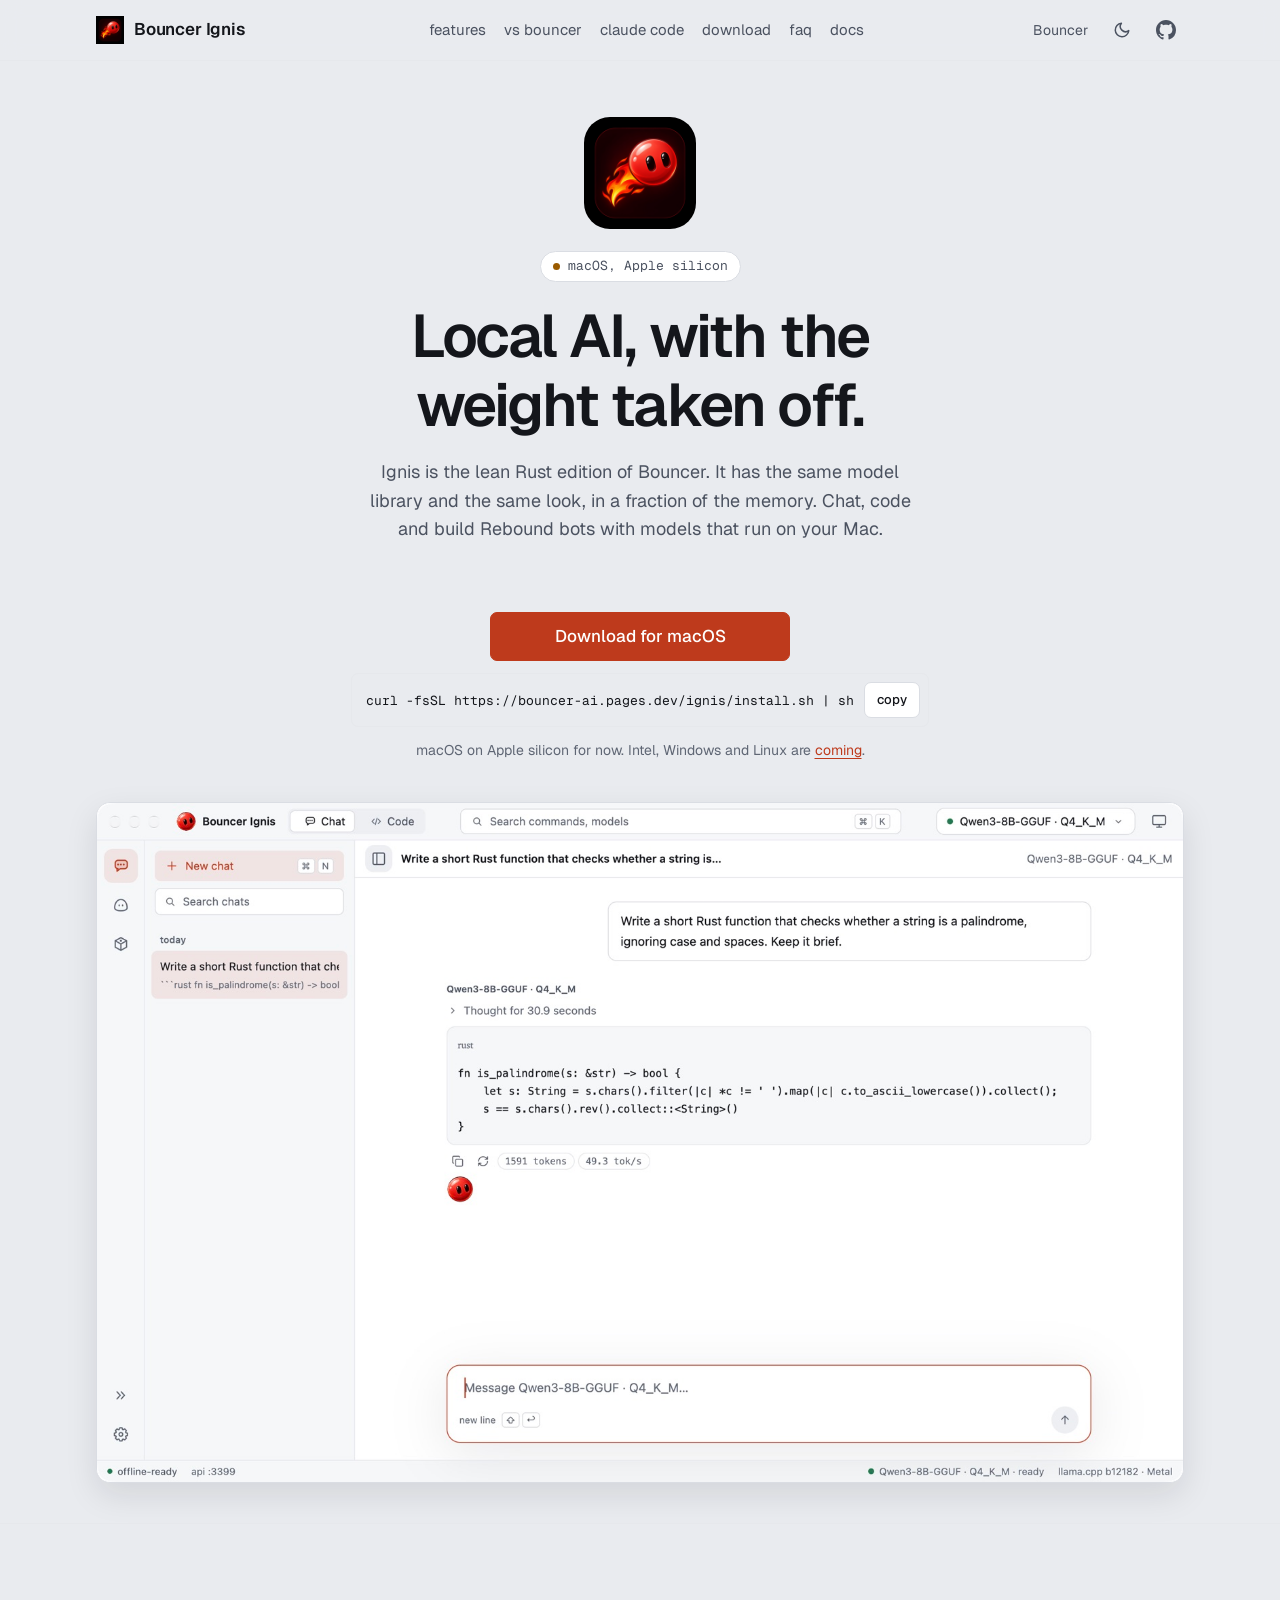
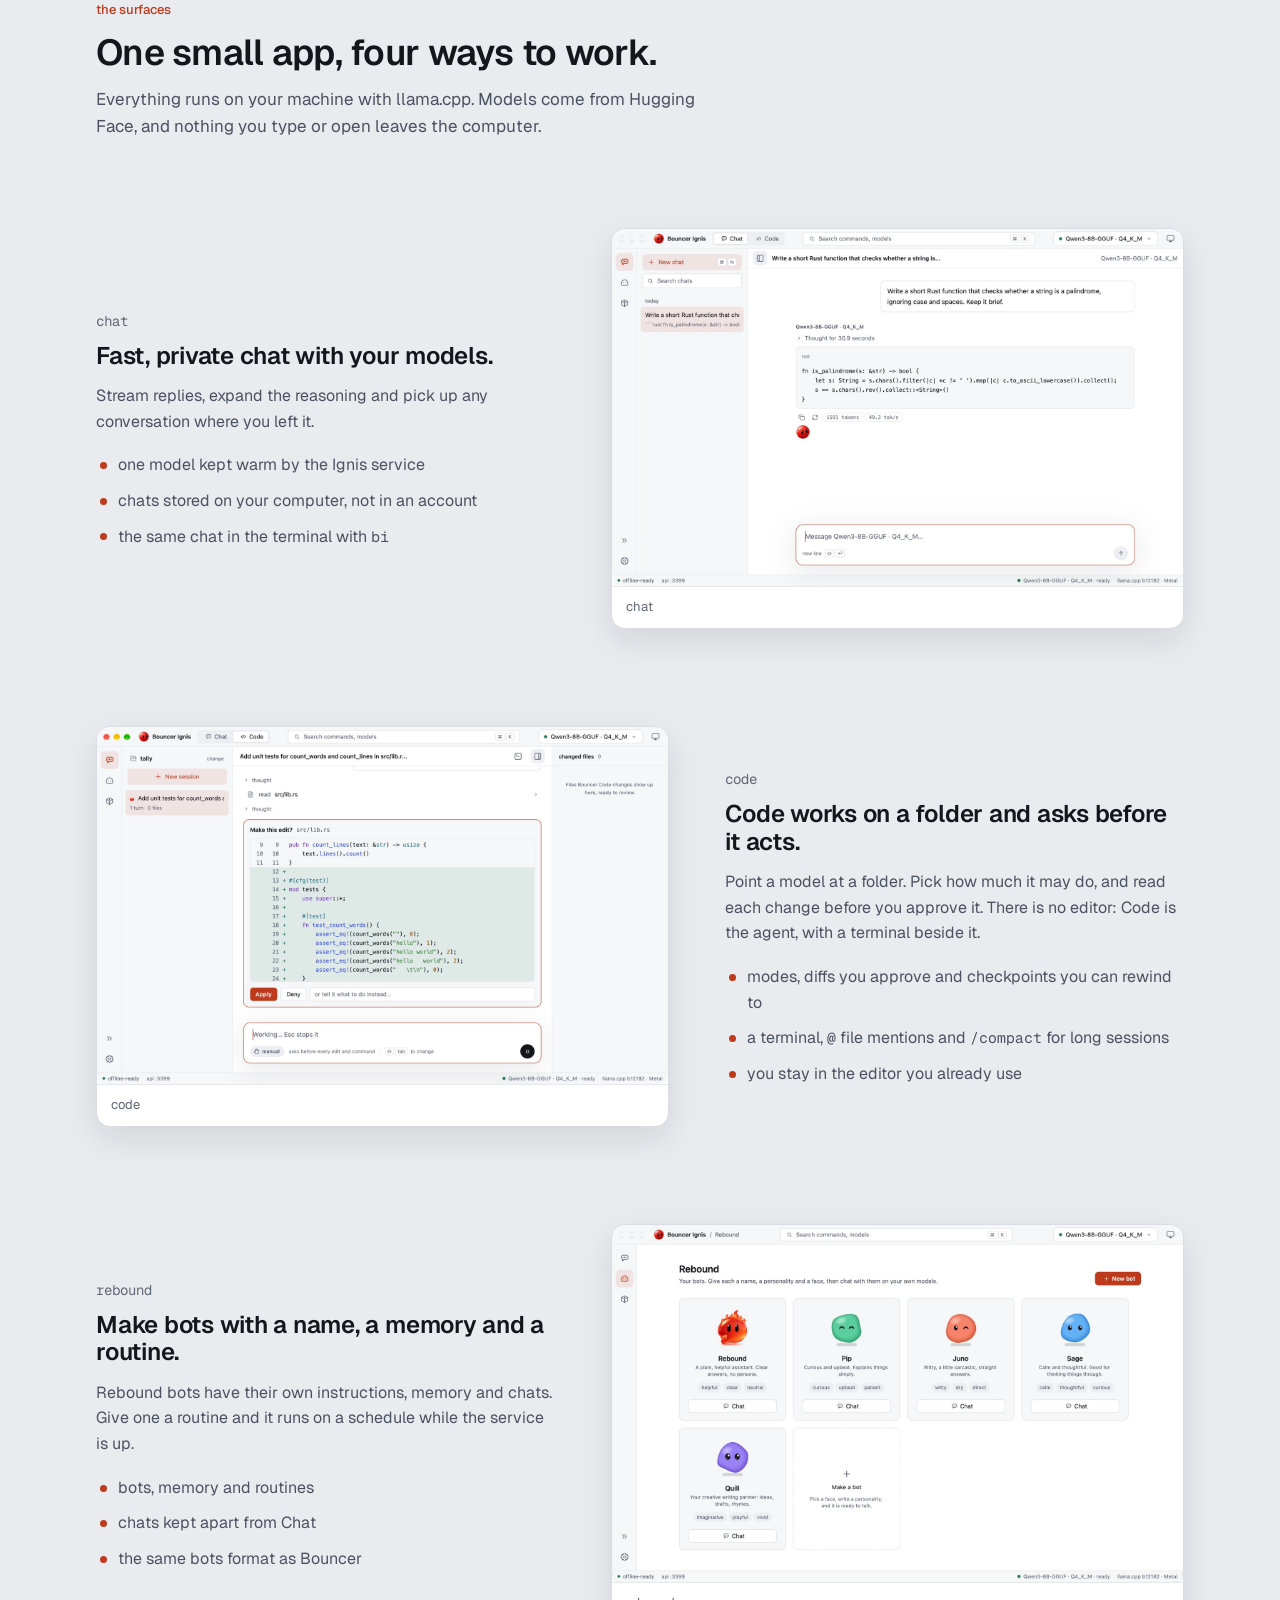
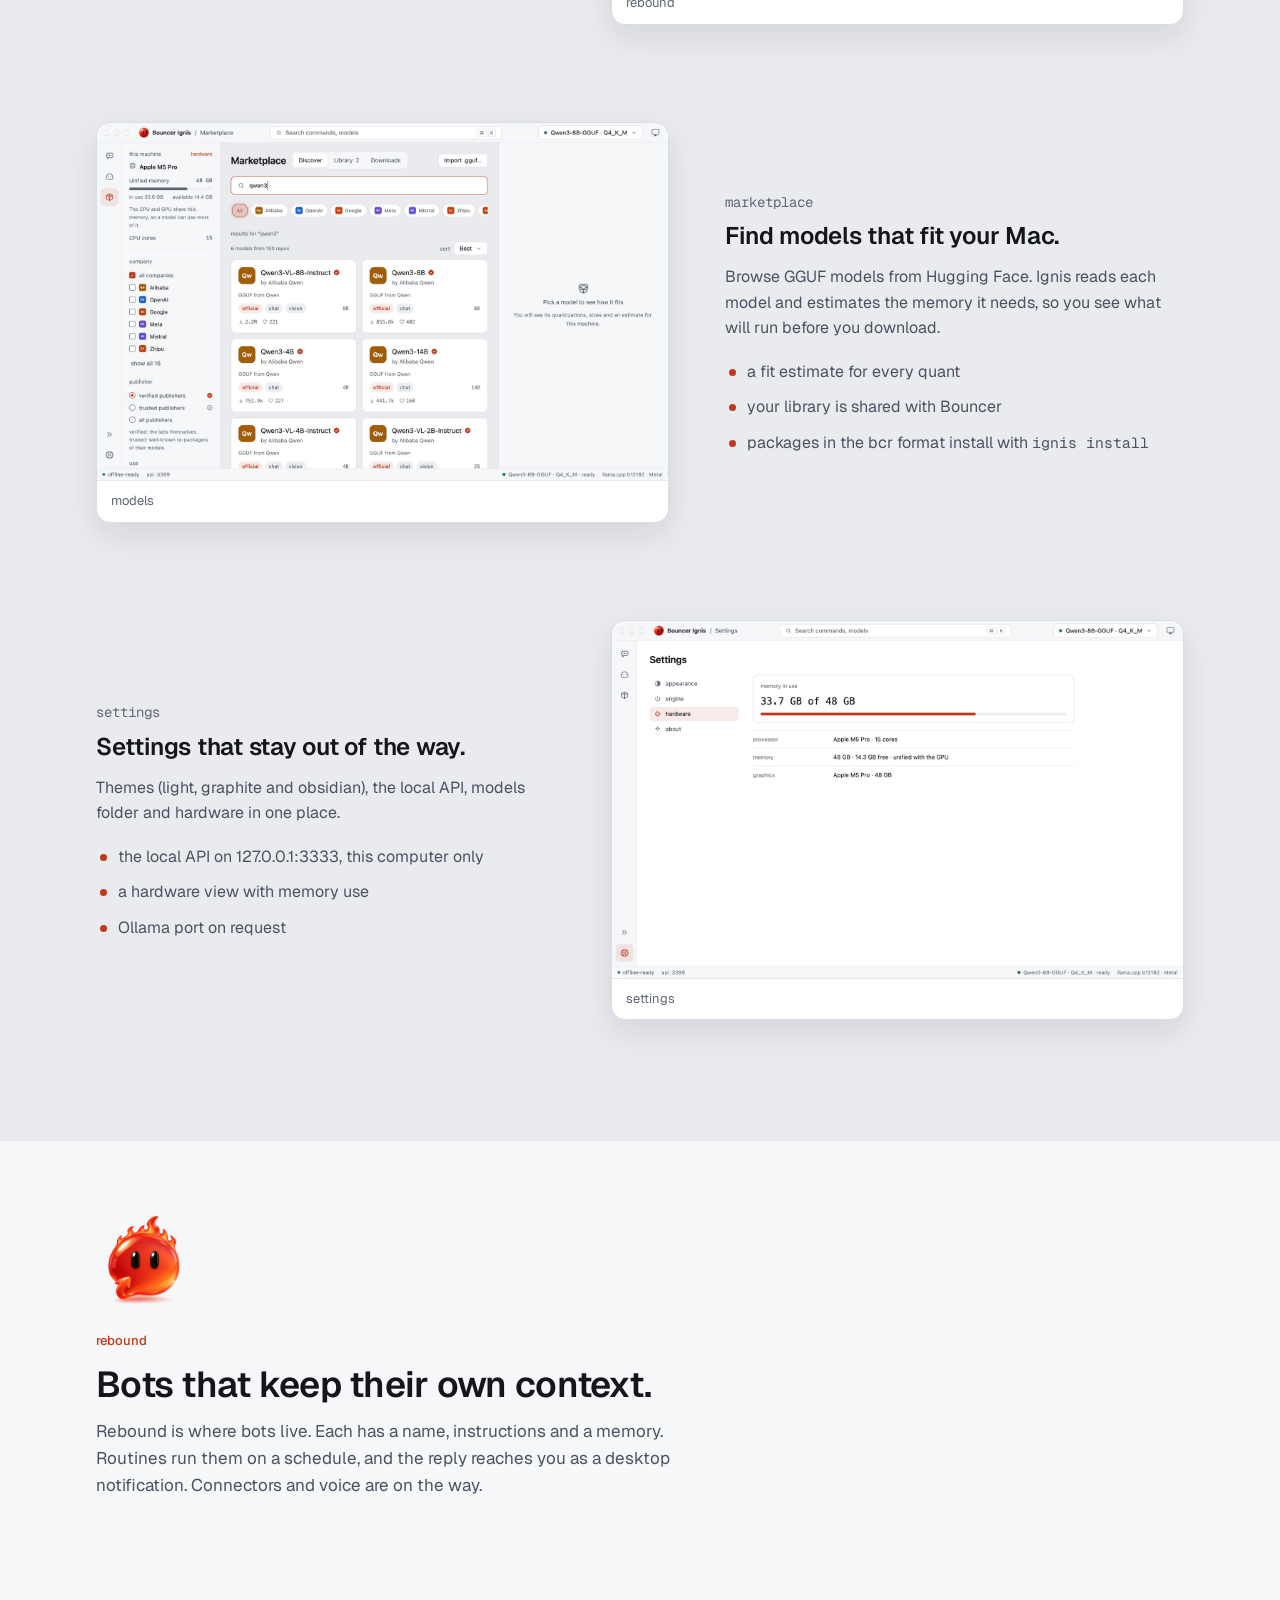
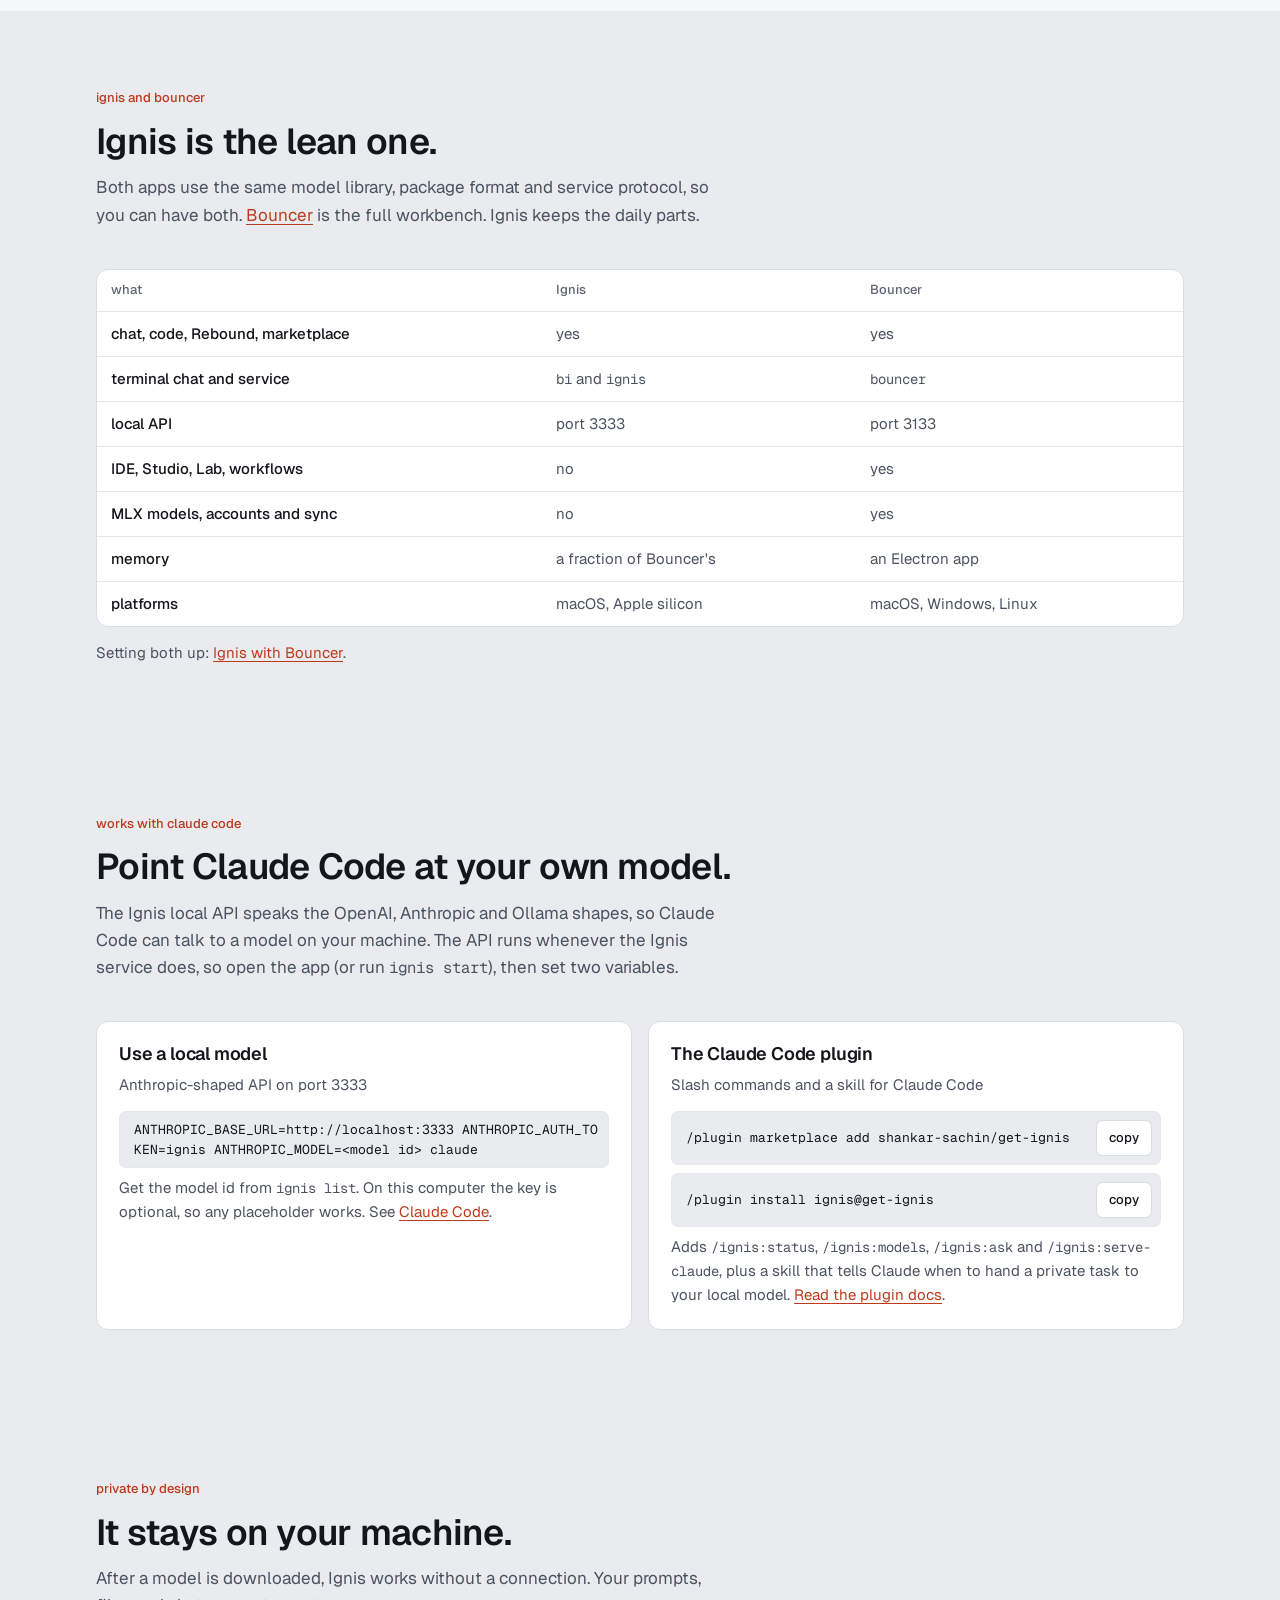
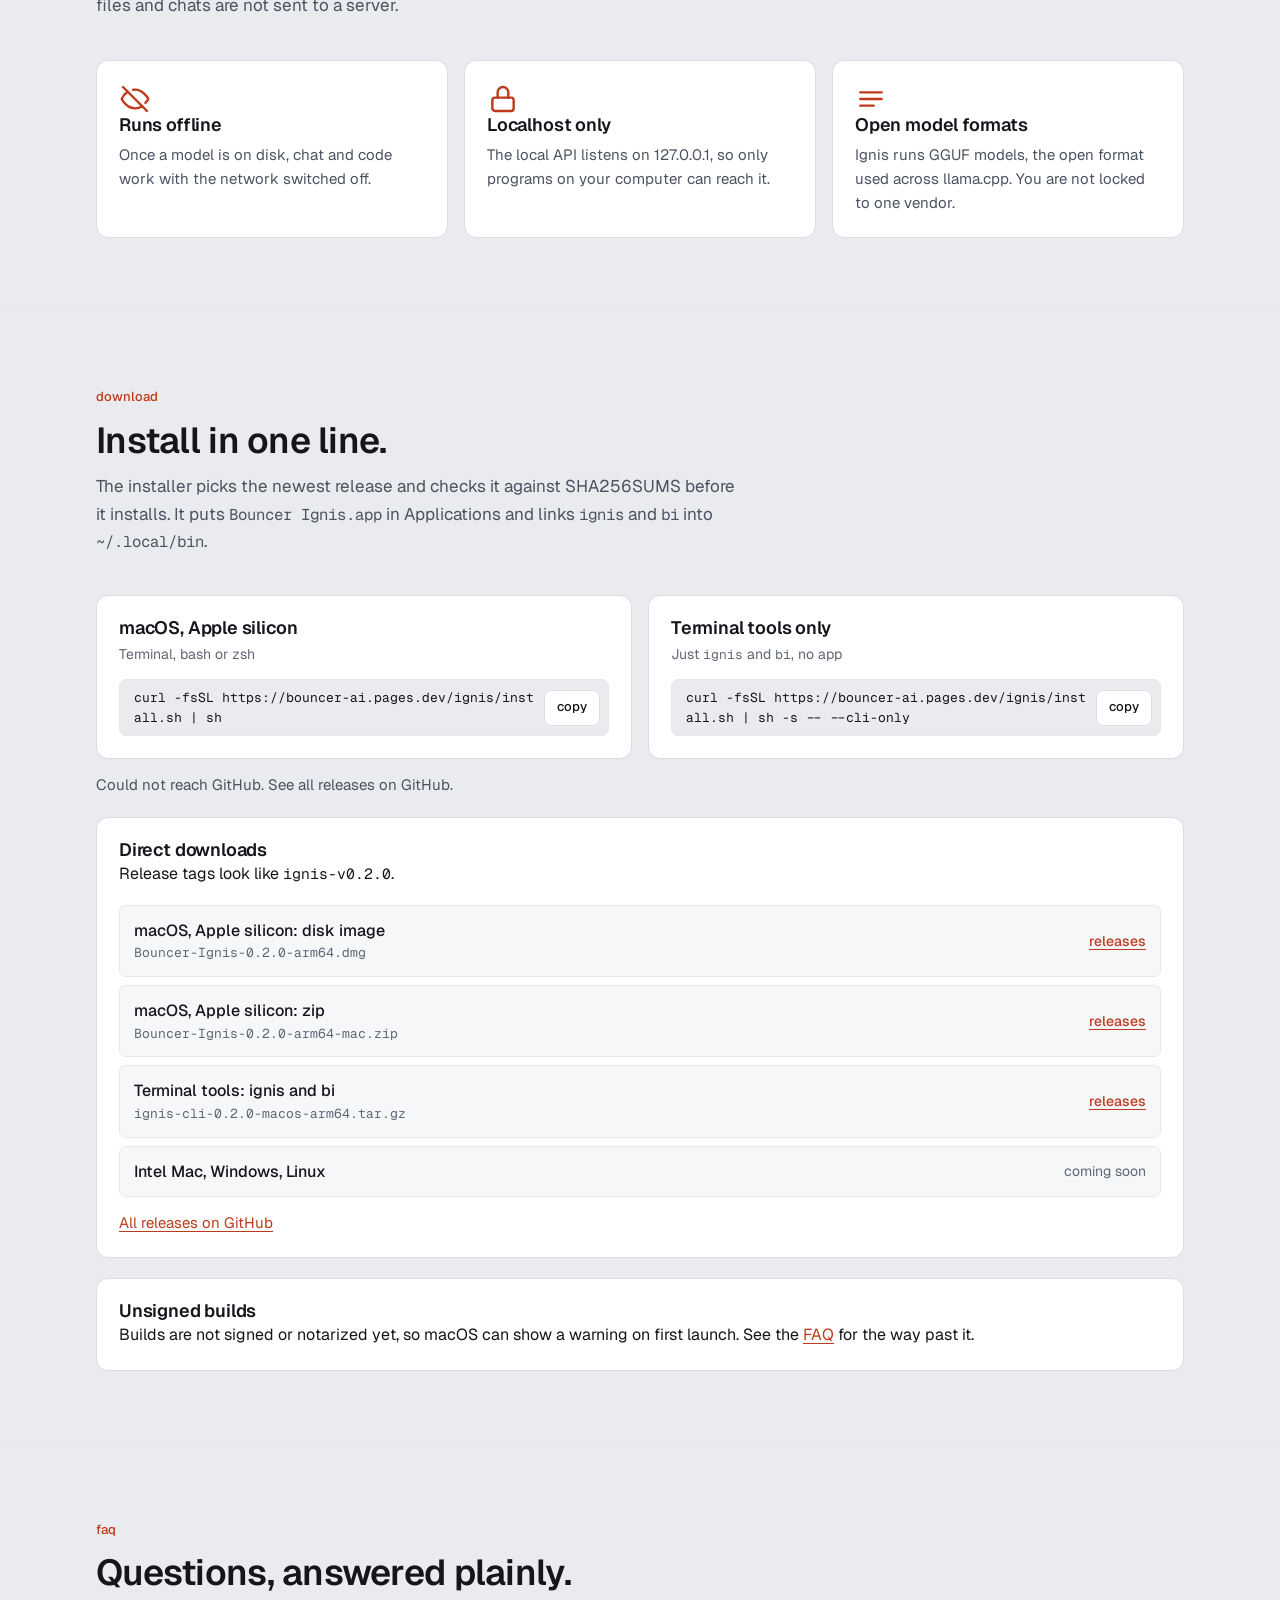
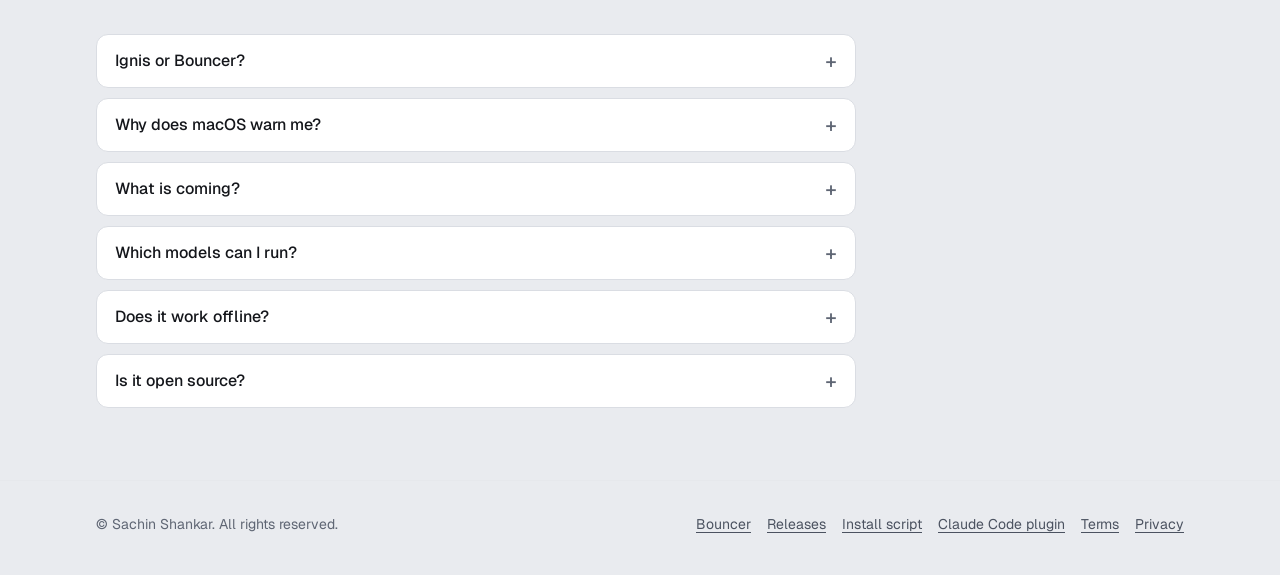
==== site/index.html @ e598fd70 "docs: website, docs, install script and Claude Code plugin Adds the Ignis site (served at bouncer-ai" ====
<!doctype html>
<html lang="en">
<head>
  <meta charset="utf-8" />
  <meta name="viewport" content="width=device-width, initial-scale=1" />
  <title>Bouncer Ignis</title>
  <meta name="description" content="Bouncer Ignis is the lean Rust edition of Bouncer for Apple silicon Macs. Chat, code and Rebound bots with local models, in a fraction of the memory." />
  <meta name="theme-color" content="#000000" />
  <link rel="icon" href="assets/brand/favicon-32.png" type="image/png" sizes="32x32" />
  <link rel="apple-touch-icon" href="assets/brand/apple-touch-icon.png" />
  <link rel="canonical" href="https://bouncer-ai.pages.dev/ignis/" />
  <meta property="og:type" content="website" />
  <meta property="og:site_name" content="Bouncer Ignis" />
  <meta property="og:title" content="Bouncer Ignis" />
  <meta property="og:description" content="Bouncer Ignis is the lean Rust edition of Bouncer for Apple silicon Macs. Chat, code and Rebound bots with local models, in a fraction of the memory." />
  <meta property="og:url" content="https://bouncer-ai.pages.dev/ignis/" />
  <meta property="og:image" content="https://bouncer-ai.pages.dev/ignis/assets/og.png" />
  <meta property="og:image:width" content="1200" />
  <meta property="og:image:height" content="630" />
  <meta name="twitter:card" content="summary_large_image" />
  <meta name="twitter:title" content="Bouncer Ignis" />
  <meta name="twitter:description" content="Bouncer Ignis is the lean Rust edition of Bouncer for Apple silicon Macs. Chat, code and Rebound bots with local models, in a fraction of the memory." />
  <meta name="twitter:image" content="https://bouncer-ai.pages.dev/ignis/assets/og.png" />

  <!-- Theme before first paint: a stored choice wins, otherwise the system preference decides in CSS. -->
  <script>
    (function () {
      try {
        var t = localStorage.getItem('bouncer-theme');
        if (t === 'light' || t === 'dark') document.documentElement.setAttribute('data-theme', t);
      } catch (e) {}
    })();
  </script>

  <link rel="preconnect" href="https://fonts.googleapis.com" />
  <link rel="preconnect" href="https://fonts.gstatic.com" crossorigin />
  <link rel="stylesheet" href="https://fonts.googleapis.com/css2?family=Geist:wght@400..600&family=Geist+Mono:wght@400..500&display=swap" />
  <link rel="stylesheet" href="assets/style.css" />
  <script src="assets/app.js" defer></script>
</head>
<body>
  <a class="skip-link" href="#main">skip to content</a>

  <header class="site-header">
    <div class="wrap header-inner">
      <a class="brand" href="#top" aria-label="Bouncer Ignis home">
        <img src="assets/brand/ignis-128.png" width="28" height="28" alt="" />
        <span>Bouncer Ignis</span>
      </a>
      <nav class="site-nav" aria-label="main">
        <a href="#features">features</a>
        <a href="#compare">vs bouncer</a>
        <a href="#claude-code">claude code</a>
        <a href="#download">download</a>
        <a href="#faq">faq</a>
        <a href="docs.html#/install">docs</a>
      </nav>
      <div class="header-tools">
        <a class="back" href="https://bouncer-ai.pages.dev">Bouncer</a>
        <button class="btn btn-quiet btn-icon" type="button" id="theme-toggle" aria-label="switch to light theme">
          <svg width="18" height="18" viewBox="0 0 24 24" fill="none" stroke="currentColor" stroke-width="2" stroke-linecap="round" stroke-linejoin="round" aria-hidden="true" focusable="false"><path d="M21 12.8A9 9 0 1 1 11.2 3a7 7 0 0 0 9.8 9.8z" /></svg>
        </button>
        <a class="gh" href="https://github.com/shankar-sachin/get-ignis" aria-label="Bouncer Ignis on GitHub" title="GitHub"><svg viewBox="0 0 16 16" width="20" height="20" aria-hidden="true" fill="currentColor"><path d="M8 0C3.58 0 0 3.58 0 8c0 3.54 2.29 6.53 5.47 7.59.4.07.55-.17.55-.38 0-.19-.01-.82-.01-1.49-2.01.37-2.53-.49-2.69-.94-.09-.23-.48-.94-.82-1.13-.28-.15-.68-.52-.01-.53.63-.01 1.08.58 1.23.82.72 1.21 1.87.87 2.33.66.07-.52.28-.87.51-1.07-1.78-.2-3.64-.89-3.64-3.95 0-.87.31-1.59.82-2.15-.08-.2-.36-1.02.08-2.12 0 0 .67-.21 2.2.82.64-.18 1.32-.27 2-.27.68 0 1.36.09 2 .27 1.53-1.04 2.2-.82 2.2-.82.44 1.1.16 1.92.08 2.12.51.56.82 1.27.82 2.15 0 3.07-1.87 3.75-3.65 3.95.29.25.54.73.54 1.48 0 1.07-.01 1.93-.01 2.2 0 .21.15.46.55.38A8.013 8.013 0 0016 8c0-4.42-3.58-8-8-8z"/></svg></a>
      </div>
    </div>
  </header>

  <main id="main">
    <!-- Hero -->
    <section class="hero" id="top" aria-labelledby="hero-title">
      <div class="wrap hero-grid">
        <div>
          <img class="hero-logo" src="assets/brand/ignis-256.png" width="112" height="112" alt="Bouncer Ignis logo" />
          <span class="badge" id="release-badge"><span class="dot" aria-hidden="true"></span><span data-release-label>macOS, Apple silicon</span></span>
          <h1 id="hero-title">Local AI, with the weight taken off.</h1>
          <p class="lede">Ignis is the lean Rust edition of Bouncer. It has the same model library and the same look, in a fraction of the memory. Chat, code and build Rebound bots with models that run on your Mac.</p>
        </div>

        <div class="hero-actions">
          <a class="btn btn-primary" id="hero-download" href="https://github.com/shankar-sachin/get-ignis/releases">Download for macOS</a>
          <div class="cmd" style="max-width: 640px; width: 100%; text-align: left">
            <code>curl -fsSL https://bouncer-ai.pages.dev/ignis/install.sh | sh</code>
            <button class="btn copy" type="button" data-copy="curl -fsSL https://bouncer-ai.pages.dev/ignis/install.sh | sh">copy</button>
          </div>
          <p class="small">macOS on Apple silicon for now. Intel, Windows and Linux are <a href="#faq">coming</a>.</p>
        </div>

        <figure class="hero-shot" style="margin: 0">
          <picture><source data-scheme="dark" media="(prefers-color-scheme: dark)" srcset="assets/screens/hero-obsidian.jpg" /><source data-scheme="light" media="(prefers-color-scheme: light)" srcset="assets/screens/hero-light.jpg" /><img src="assets/screens/hero-light.jpg" width="1600" height="1000" fetchpriority="high" alt="Bouncer Ignis Chat with a finished reply" /></picture>
        </figure>
      </div>
    </section>

    <!-- Features -->
    <section id="features" aria-labelledby="features-title">
      <div class="wrap">
        <div class="section-head">
          <span class="eyebrow">the surfaces</span>
          <h2 id="features-title">One small app, four ways to work.</h2>
          <p>Everything runs on your machine with llama.cpp. Models come from Hugging Face, and nothing you type or open leaves the computer.</p>
        </div>

        <div class="feature">
          <div class="copy-col">
            <span class="kicker">chat</span>
            <h3 style="margin-top: 8px; font-size: 1.5rem">Fast, private chat with your models.</h3>
            <p>Stream replies, expand the reasoning and pick up any conversation where you left it.</p>
            <ul>
              <li>one model kept warm by the Ignis service</li>
              <li>chats stored on your computer, not in an account</li>
              <li>the same chat in the terminal with <code>bi</code></li>
            </ul>
          </div>
          <figure class="shot">
            <picture><source data-scheme="dark" media="(prefers-color-scheme: dark)" srcset="assets/screens/hero-obsidian.jpg" /><source data-scheme="light" media="(prefers-color-scheme: light)" srcset="assets/screens/hero-light.jpg" /><img src="assets/screens/hero-light.jpg" width="1600" height="1000" loading="lazy" alt="Bouncer Ignis Chat with a finished reply" /></picture>
            <figcaption>chat</figcaption>
          </figure>
        </div>


        <div class="feature is-flip">
          <div class="copy-col">
            <span class="kicker">code</span>
            <h3 style="margin-top: 8px; font-size: 1.5rem">Code works on a folder and asks before it acts.</h3>
            <p>Point a model at a folder. Pick how much it may do, and read each change before you approve it. There is no editor: Code is the agent, with a terminal beside it.</p>
            <ul>
              <li>modes, diffs you approve and checkpoints you can rewind to</li>
              <li>a terminal, <code>@</code> file mentions and <code>/compact</code> for long sessions</li>
              <li>you stay in the editor you already use</li>
            </ul>
          </div>
          <figure class="shot">
            <picture><source data-scheme="dark" media="(prefers-color-scheme: dark)" srcset="assets/screens/code-obsidian.jpg" /><source data-scheme="light" media="(prefers-color-scheme: light)" srcset="assets/screens/code-light.jpg" /><img src="assets/screens/code-light.jpg" width="1600" height="1000" loading="lazy" alt="Ignis Code with a finished session and its diff" /></picture>
            <figcaption>code</figcaption>
          </figure>
        </div>


        <div class="feature">
          <div class="copy-col">
            <span class="kicker">rebound</span>
            <h3 style="margin-top: 8px; font-size: 1.5rem">Make bots with a name, a memory and a routine.</h3>
            <p>Rebound bots have their own instructions, memory and chats. Give one a routine and it runs on a schedule while the service is up.</p>
            <ul>
              <li>bots, memory and routines</li>
              <li>chats kept apart from Chat</li>
              <li>the same bots format as Bouncer</li>
            </ul>
          </div>
          <figure class="shot">
            <picture><source data-scheme="dark" media="(prefers-color-scheme: dark)" srcset="assets/screens/rebound-obsidian.jpg" /><source data-scheme="light" media="(prefers-color-scheme: light)" srcset="assets/screens/rebound-light.jpg" /><img src="assets/screens/rebound-light.jpg" width="1600" height="1000" loading="lazy" alt="Rebound with a bot chat" /></picture>
            <figcaption>rebound</figcaption>
          </figure>
        </div>


        <div class="feature is-flip">
          <div class="copy-col">
            <span class="kicker">marketplace</span>
            <h3 style="margin-top: 8px; font-size: 1.5rem">Find models that fit your Mac.</h3>
            <p>Browse GGUF models from Hugging Face. Ignis reads each model and estimates the memory it needs, so you see what will run before you download.</p>
            <ul>
              <li>a fit estimate for every quant</li>
              <li>your library is shared with Bouncer</li>
              <li>packages in the bcr format install with <code>ignis install</code></li>
            </ul>
          </div>
          <figure class="shot">
            <picture><source data-scheme="dark" media="(prefers-color-scheme: dark)" srcset="assets/screens/models-obsidian.jpg" /><source data-scheme="light" media="(prefers-color-scheme: light)" srcset="assets/screens/models-light.jpg" /><img src="assets/screens/models-light.jpg" width="1600" height="1000" loading="lazy" alt="Marketplace model detail with the quant picker" /></picture>
            <figcaption>models</figcaption>
          </figure>
        </div>


        <div class="feature">
          <div class="copy-col">
            <span class="kicker">settings</span>
            <h3 style="margin-top: 8px; font-size: 1.5rem">Settings that stay out of the way.</h3>
            <p>Themes (light, graphite and obsidian), the local API, models folder and hardware in one place.</p>
            <ul>
              <li>the local API on 127.0.0.1:3333, this computer only</li>
              <li>a hardware view with memory use</li>
              <li>Ollama port on request</li>
            </ul>
          </div>
          <figure class="shot">
            <picture><source data-scheme="dark" media="(prefers-color-scheme: dark)" srcset="assets/screens/settings-obsidian.jpg" /><source data-scheme="light" media="(prefers-color-scheme: light)" srcset="assets/screens/settings-light.jpg" /><img src="assets/screens/settings-light.jpg" width="1600" height="1000" loading="lazy" alt="Settings with the local API section" /></picture>
            <figcaption>settings</figcaption>
          </figure>
        </div>

      </div>
    </section>

    <!-- Rebound -->
    <section class="rebound" id="rebound" aria-labelledby="rebound-title">
      <div class="wrap">
        <div class="section-head">
          <img class="rebound-logo" src="assets/brand/rebound-256.png" width="96" height="96" alt="Rebound logo" />
          <span class="eyebrow">rebound</span>
          <h2 id="rebound-title">Bots that keep their own context.</h2>
          <p>Rebound is where bots live. Each has a name, instructions and a memory. Routines run them on a schedule, and the reply reaches you as a desktop notification. Connectors and voice are on the way.</p>
        </div>
      </div>
    </section>

    <!-- Ignis vs Bouncer -->
    <section id="compare" aria-labelledby="compare-title">
      <div class="wrap">
        <div class="section-head">
          <span class="eyebrow">ignis and bouncer</span>
          <h2 id="compare-title">Ignis is the lean one.</h2>
          <p>Both apps use the same model library, package format and service protocol, so you can have both. <a href="https://bouncer-ai.pages.dev">Bouncer</a> is the full workbench. Ignis keeps the daily parts.</p>
        </div>
        <div class="table-scroll">
          <table class="compare">
            <thead><tr><th>what</th><th>Ignis</th><th>Bouncer</th></tr></thead>
            <tbody>
              <tr><td>chat, code, Rebound, marketplace</td><td>yes</td><td>yes</td></tr>
              <tr><td>terminal chat and service</td><td><code>bi</code> and <code>ignis</code></td><td><code>bouncer</code></td></tr>
              <tr><td>local API</td><td>port 3333</td><td>port 3133</td></tr>
              <tr><td>IDE, Studio, Lab, workflows</td><td>no</td><td>yes</td></tr>
              <tr><td>MLX models, accounts and sync</td><td>no</td><td>yes</td></tr>
              <tr><td>memory</td><td>a fraction of Bouncer's</td><td>an Electron app</td></tr>
              <tr><td>platforms</td><td>macOS, Apple silicon</td><td>macOS, Windows, Linux</td></tr>
            </tbody>
          </table>
        </div>
        <p class="download-note">Setting both up: <a href="docs.html#/with-bouncer">Ignis with Bouncer</a>.</p>
      </div>
    </section>

    <!-- Claude Code -->
    <section id="claude-code" aria-labelledby="cc-title">
      <div class="wrap">
        <div class="section-head">
          <span class="eyebrow">works with claude code</span>
          <h2 id="cc-title">Point Claude Code at your own model.</h2>
          <p>The Ignis local API speaks the OpenAI, Anthropic and Ollama shapes, so Claude Code can talk to a model on your machine. The API runs whenever the Ignis service does, so open the app (or run <code>ignis start</code>), then set two variables.</p>
        </div>
        <div class="two-col">
          <div class="card">
            <h3>Use a local model</h3>
            <p class="hint">Anthropic-shaped API on port 3333</p>
            <div class="cmd"><code>ANTHROPIC_BASE_URL=http://localhost:3333 ANTHROPIC_AUTH_TOKEN=ignis ANTHROPIC_MODEL=&lt;model id&gt; claude</code></div>
            <p>Get the model id from <code>ignis list</code>. On this computer the key is optional, so any placeholder works. See <a href="docs.html#/claude-code">Claude Code</a>.</p>
          </div>
          <div class="card" id="plugin">
            <h3>The Claude Code plugin</h3>
            <p class="hint">Slash commands and a skill for Claude Code</p>
            <div class="cmd">
              <code>/plugin marketplace add shankar-sachin/get-ignis</code>
              <button class="btn copy" type="button" data-copy="/plugin marketplace add shankar-sachin/get-ignis">copy</button>
            </div>
            <div style="height: 8px"></div>
            <div class="cmd">
              <code>/plugin install ignis@get-ignis</code>
              <button class="btn copy" type="button" data-copy="/plugin install ignis@get-ignis">copy</button>
            </div>
            <p>Adds <code>/ignis:status</code>, <code>/ignis:models</code>, <code>/ignis:ask</code> and <code>/ignis:serve-claude</code>, plus a skill that tells Claude when to hand a private task to your local model. <a href="https://github.com/shankar-sachin/get-ignis/tree/main/plugins">Read the plugin docs</a>.</p>
          </div>
        </div>
      </div>
    </section>

    <!-- Private by design -->
    <section aria-labelledby="private-title">
      <div class="wrap">
        <div class="section-head">
          <span class="eyebrow">private by design</span>
          <h2 id="private-title">It stays on your machine.</h2>
          <p>After a model is downloaded, Ignis works without a connection. Your prompts, files and chats are not sent to a server.</p>
        </div>
        <div class="private-grid">
          <div class="card">
            <svg class="mark" viewBox="0 0 24 24" fill="none" stroke="currentColor" stroke-width="1.8" stroke-linecap="round" stroke-linejoin="round" aria-hidden="true" focusable="false"><path d="M3 3l18 18" /><path d="M10.6 5.1A10 10 0 0 1 12 5c6 0 9.5 6 10 7a13 13 0 0 1-2.2 2.9M6.6 6.6C3.9 8.3 2.4 11 2 12c.5 1 4 7 10 7a9.7 9.7 0 0 0 5.4-1.6" /></svg>
            <h3>Runs offline</h3>
            <p>Once a model is on disk, chat and code work with the network switched off.</p>
          </div>
          <div class="card">
            <svg class="mark" viewBox="0 0 24 24" fill="none" stroke="currentColor" stroke-width="1.8" stroke-linecap="round" stroke-linejoin="round" aria-hidden="true" focusable="false"><rect x="4" y="11" width="16" height="10" rx="2" /><path d="M8 11V7a4 4 0 0 1 8 0v4" /></svg>
            <h3>Localhost only</h3>
            <p>The local API listens on 127.0.0.1, so only programs on your computer can reach it.</p>
          </div>
          <div class="card">
            <svg class="mark" viewBox="0 0 24 24" fill="none" stroke="currentColor" stroke-width="1.8" stroke-linecap="round" stroke-linejoin="round" aria-hidden="true" focusable="false"><path d="M4 7h16M4 12h16M4 17h10" /></svg>
            <h3>Open model formats</h3>
            <p>Ignis runs GGUF models, the open format used across llama.cpp. You are not locked to one vendor.</p>
          </div>
        </div>
      </div>
    </section>

    <!-- Download -->
    <section id="download" aria-labelledby="download-title">
      <div class="wrap">
        <div class="section-head">
          <span class="eyebrow">download</span>
          <h2 id="download-title">Install in one line.</h2>
          <p>The installer picks the newest release and checks it against SHA256SUMS before it installs. It puts <code>Bouncer Ignis.app</code> in Applications and links <code>ignis</code> and <code>bi</code> into <code>~/.local/bin</code>.</p>
        </div>

        <div class="install-grid">
          <div class="card">
            <h3>macOS, Apple silicon</h3>
            <p class="hint">Terminal, bash or zsh</p>
            <div class="cmd">
              <code>curl -fsSL https://bouncer-ai.pages.dev/ignis/install.sh | sh</code>
              <button class="btn copy" type="button" data-copy="curl -fsSL https://bouncer-ai.pages.dev/ignis/install.sh | sh">copy</button>
            </div>
          </div>
          <div class="card">
            <h3>Terminal tools only</h3>
            <p class="hint">Just <code>ignis</code> and <code>bi</code>, no app</p>
            <div class="cmd">
              <code>curl -fsSL https://bouncer-ai.pages.dev/ignis/install.sh | sh -s -- --cli-only</code>
              <button class="btn copy" type="button" data-copy="curl -fsSL https://bouncer-ai.pages.dev/ignis/install.sh | sh -s -- --cli-only">copy</button>
            </div>
          </div>
        </div>

        <p class="download-note" id="download-status" aria-live="polite">Checking the latest release…</p>

        <div class="card" style="margin-top: 20px">
          <h3>Direct downloads</h3>
          <p class="hint">Release tags look like <code>ignis-v0.2.0</code>.</p>
          <ul class="platforms">
            <li>
              <span><span class="name">macOS, Apple silicon: disk image</span><span class="file" data-file="dmg">Bouncer-Ignis-0.2.0-arm64.dmg</span></span>
              <span class="state" data-state="dmg"><a href="https://github.com/shankar-sachin/get-ignis/releases">releases</a></span>
            </li>
            <li>
              <span><span class="name">macOS, Apple silicon: zip</span><span class="file" data-file="zip">Bouncer-Ignis-0.2.0-arm64-mac.zip</span></span>
              <span class="state" data-state="zip"><a href="https://github.com/shankar-sachin/get-ignis/releases">releases</a></span>
            </li>
            <li>
              <span><span class="name">Terminal tools: ignis and bi</span><span class="file" data-file="cli">ignis-cli-0.2.0-macos-arm64.tar.gz</span></span>
              <span class="state" data-state="cli"><a href="https://github.com/shankar-sachin/get-ignis/releases">releases</a></span>
            </li>
            <li>
              <span><span class="name">Intel Mac, Windows, Linux</span></span>
              <span class="state">coming soon</span>
            </li>
          </ul>
          <p class="download-note"><a href="https://github.com/shankar-sachin/get-ignis/releases">All releases on GitHub</a></p>
        </div>

        <div class="card" style="margin-top: 20px">
          <h3>Unsigned builds</h3>
          <p class="hint" style="margin-bottom: 0">Builds are not signed or notarized yet, so macOS can show a warning on first launch. See the <a href="#faq">FAQ</a> for the way past it.</p>
        </div>
      </div>
    </section>

    <!-- FAQ -->
    <section id="faq" aria-labelledby="faq-title">
      <div class="wrap">
        <div class="section-head">
          <span class="eyebrow">faq</span>
          <h2 id="faq-title">Questions, answered plainly.</h2>
        </div>
        <div class="faq">
          <details>
            <summary>Ignis or Bouncer?</summary>
            <div><p>Pick Ignis if you want chat, code and Rebound in a small app that stays light on memory. Pick <a href="https://bouncer-ai.pages.dev">Bouncer</a> if you want the IDE, Studio, Lab, workflows, MLX models, or Windows and Linux. They share one model library, so installing both costs you no extra downloads.</p></div>
          </details>
          <details>
            <summary>Why does macOS warn me?</summary>
            <div>
              <p>Ignis builds are not signed or notarized yet, so macOS does not know who made them.</p>
              <p>The install script removes the quarantine flag. If you downloaded the .dmg yourself and macOS blocks the app, right-click Bouncer Ignis and choose Open.</p>
            </div>
          </details>
          <details>
            <summary>What is coming?</summary>
            <div><p>Intel Macs, Windows and Linux builds, an updater, and Rebound connectors and voice. Until the updater ships, run the install script again to update.</p></div>
          </details>
          <details>
            <summary>Which models can I run?</summary>
            <div><p>Any GGUF model from Hugging Face that fits your Mac. The Marketplace shows a fit estimate for each quant before you download it.</p></div>
          </details>
          <details>
            <summary>Does it work offline?</summary>
            <div><p>Yes, once a model is downloaded. You need a connection to download models.</p></div>
          </details>
          <details>
            <summary>Is it open source?</summary>
            <div><p>No. Ignis is closed source and proprietary. This repository, get-ignis, hosts the releases, this site, the install scripts and the Claude Code plugin.</p></div>
          </details>
        </div>
      </div>
    </section>
  </main>

  <footer class="site-footer">
    <div class="wrap">
      <p>© Sachin Shankar. All rights reserved.</p>
      <nav aria-label="footer">
        <a href="https://bouncer-ai.pages.dev">Bouncer</a>
        <a href="https://github.com/shankar-sachin/get-ignis/releases">Releases</a>
        <a href="https://github.com/shankar-sachin/get-ignis/blob/main/scripts/install.sh">Install script</a>
        <a href="https://github.com/shankar-sachin/get-ignis/tree/main/plugins">Claude Code plugin</a>
        <a href="terms.html">Terms</a>
        <a href="privacy.html">Privacy</a>
      </nav>
    </div>
  </footer>
</body>
</html>
---- site/assets/style.css ----
/* Bouncer Ignis site. Same tokens as the Bouncer site (Graphite & Signal), with the accent changed to Ignis red.
   Default is Obsidian (pitch black); light is used by prefers-color-scheme and the toggle. */

:root {
  color-scheme: dark;
  --bg: #000000;
  --panel: #07080a;
  --surface: #0b0c0f;
  --raised: #111317;
  --hover: #16181d;
  --line: #22262e;
  --line-soft: #15181d;
  --text: #e4e6eb;
  --text-2: #9ea4b1;
  --text-3: #7a8191;
  --accent: #ff8466;
  --accent-ink: #000000;
  --accent-soft: rgba(255, 132, 102, 0.14);
  --ok: #5fd39a;
  --warn: #f2b45b;
  --shadow: 0 0 0 1px #22262e, 0 16px 40px rgba(0, 0, 0, 0.7);
  --r-sm: 5px;
  --r-control: 7px;
  --r-md: 10px;
  --r-card: 12px;
  --r-lg: 14px;
  --r-pill: 999px;
  --font-sans: 'Geist', system-ui, -apple-system, 'Segoe UI', sans-serif;
  --font-mono: 'Geist Mono', ui-monospace, 'SF Mono', Menlo, Consolas, monospace;
  --ease: cubic-bezier(0.2, 0.8, 0.2, 1);
}

/* Light tokens: system preference unless the visitor picked a theme. */
@media (prefers-color-scheme: light) {
  :root:not([data-theme='dark']) {
    color-scheme: light;
    --bg: #e9ebef;
    --panel: #f6f7f9;
    --surface: #ffffff;
    --raised: #ffffff;
    --hover: #edeff3;
    --line: #dadde3;
    --line-soft: #e6e8ec;
    --text: #14161b;
    --text-2: #4b5260;
    --text-3: #5f6674;
    --accent: #be3a1c;
    --accent-ink: #ffffff;
    --accent-soft: rgba(190, 58, 28, 0.1);
    --ok: #1f7a50;
    --warn: #9a5b00;
    --shadow: 0 12px 32px rgba(20, 22, 27, 0.1);
  }
}

:root[data-theme='light'] {
  color-scheme: light;
  --bg: #e9ebef;
  --panel: #f6f7f9;
  --surface: #ffffff;
  --raised: #ffffff;
  --hover: #edeff3;
  --line: #dadde3;
  --line-soft: #e6e8ec;
  --text: #14161b;
  --text-2: #4b5260;
  --text-3: #5f6674;
  --accent: #be3a1c;
  --accent-ink: #ffffff;
  --accent-soft: rgba(190, 58, 28, 0.1);
  --ok: #1f7a50;
  --warn: #9a5b00;
  --shadow: 0 12px 32px rgba(20, 22, 27, 0.1);
}

*,
*::before,
*::after {
  box-sizing: border-box;
}

html {
  -webkit-text-size-adjust: 100%;
  scroll-behavior: smooth;
}

body {
  margin: 0;
  background: var(--bg);
  color: var(--text);
  font-family: var(--font-sans);
  font-size: 16px;
  line-height: 1.6;
  overflow-wrap: break-word;
  min-width: 0;
}

img,
svg {
  display: block;
  max-width: 100%;
}

a {
  color: var(--accent);
  text-decoration-thickness: 1px;
  text-underline-offset: 3px;
}

a:hover {
  text-decoration-thickness: 2px;
}

h1,
h2,
h3 {
  line-height: 1.15;
  margin: 0;
  letter-spacing: -0.02em;
  font-weight: 600;
}

h1 {
  font-size: clamp(2.25rem, 6.2vw, 3.75rem);
  letter-spacing: -0.03em;
}

h2 {
  font-size: clamp(1.6rem, 3.6vw, 2.25rem);
}

h3 {
  font-size: 1.125rem;
  letter-spacing: -0.01em;
}

p {
  margin: 0;
}

code,
kbd,
.mono {
  font-family: var(--font-mono);
  font-size: 0.92em;
}

kbd {
  border: 1px solid var(--line);
  border-radius: var(--r-sm);
  padding: 0 0.35em;
  background: var(--raised);
  color: var(--text-2);
}

:focus-visible {
  outline: 2px solid var(--accent);
  outline-offset: 3px;
  border-radius: var(--r-sm);
}

.skip-link {
  position: absolute;
  left: 16px;
  top: -60px;
  background: var(--accent);
  color: var(--accent-ink);
  padding: 8px 14px;
  border-radius: var(--r-control);
  z-index: 10;
  text-decoration: none;
}

.skip-link:focus {
  top: 12px;
}

.wrap {
  width: 100%;
  max-width: 1120px;
  margin: 0 auto;
  padding: 0 16px;
}

section {
  padding: 72px 0;
  border-top: 1px solid var(--line-soft);
}

.section-head {
  max-width: 640px;
  margin-bottom: 40px;
}

.section-head p {
  color: var(--text-2);
  margin-top: 12px;
  font-size: 1.0625rem;
}

.eyebrow {
  display: inline-block;
  color: var(--accent);
  font-size: 0.8125rem;
  font-weight: 500;
  margin-bottom: 12px;
}

/* Buttons and small controls */

.btn {
  display: inline-flex;
  align-items: center;
  justify-content: center;
  gap: 8px;
  min-height: 44px;
  padding: 10px 18px;
  border-radius: var(--r-control);
  border: 1px solid var(--line);
  background: var(--raised);
  color: var(--text);
  font: inherit;
  font-weight: 500;
  text-decoration: none;
  cursor: pointer;
  transition:
    background 160ms var(--ease),
    border-color 160ms var(--ease);
}

.btn:hover {
  background: var(--hover);
  text-decoration: none;
}

.btn-primary {
  background: var(--accent);
  border-color: var(--accent);
  color: var(--accent-ink);
}

.btn-primary:hover {
  background: var(--accent);
  filter: brightness(1.08);
}

.btn-quiet {
  border-color: transparent;
  background: transparent;
  color: var(--text-2);
}

.btn-quiet:hover {
  color: var(--text);
  background: var(--hover);
}

.btn-icon {
  width: 44px;
  padding: 0;
}

.copy {
  flex: none;
  min-height: 36px;
  padding: 6px 12px;
  font-size: 0.8125rem;
}

/* Header */

.site-header {
  position: sticky;
  top: 0;
  z-index: 5;
  background: color-mix(in srgb, var(--bg) 88%, transparent);
  backdrop-filter: blur(10px);
  -webkit-backdrop-filter: blur(10px);
  border-bottom: 1px solid var(--line-soft);
}

.header-inner {
  display: flex;
  flex-wrap: wrap;
  align-items: center;
  justify-content: space-between;
  gap: 8px 16px;
  min-height: 60px;
  padding-top: 8px;
  padding-bottom: 8px;
}

.brand {
  display: inline-flex;
  align-items: center;
  gap: 10px;
  color: var(--text);
  font-weight: 600;
  font-size: 1.0625rem;
  text-decoration: none;
  letter-spacing: -0.01em;
}

.brand img {
  width: 28px;
  height: 28px;
}

.site-nav {
  display: flex;
  flex-wrap: wrap;
  gap: 4px 14px;
  order: 3;
  width: 100%;
}

.site-nav a {
  color: var(--text-2);
  text-decoration: none;
  font-size: 0.9375rem;
  padding: 4px 2px;
}

.site-nav a:hover {
  color: var(--text);
}

.header-tools {
  display: flex;
  align-items: center;
  gap: 4px;
  margin-left: auto;
}

.header-tools .gh {
  color: var(--text-2);
  display: inline-flex;
  align-items: center;
  justify-content: center;
  width: 36px;
  height: 36px;
  border-radius: 10px;
  text-decoration: none;
}

.header-tools .gh:hover {
  color: var(--text);
}

@media (min-width: 720px) {
  .site-nav {
    order: 0;
    width: auto;
    margin-left: 24px;
  }
  .header-tools {
    margin-left: 0;
  }
}

/* Hero */

.hero {
  padding: 56px 0 40px;
  border-top: 0;
}

.hero-grid {
  display: grid;
  grid-template-columns: minmax(0, 1fr);
  gap: 40px;
  justify-items: center;
  text-align: center;
}

.badge {
  display: inline-flex;
  align-items: center;
  gap: 8px;
  padding: 4px 12px;
  border: 1px solid var(--line);
  border-radius: var(--r-pill);
  background: var(--surface);
  color: var(--text-2);
  font-size: 0.8125rem;
  font-family: var(--font-mono);
}

.badge .dot {
  width: 7px;
  height: 7px;
  border-radius: 50%;
  background: var(--warn);
}

.badge.is-live .dot {
  background: var(--ok);
}

.hero h1 {
  max-width: 14ch;
  margin: 20px auto 0;
}

.hero .lede {
  max-width: 560px;
  margin: 18px auto 0;
  color: var(--text-2);
  font-size: 1.125rem;
}

.hero-orb {
  display: block;
  width: 132px;
  height: auto;
  margin: 0 auto 22px;
}

.hero-actions {
  display: flex;
  flex-direction: column;
  align-items: center;
  gap: 12px;
  margin-top: 28px;
}

.hero-actions .btn-primary {
  min-width: min(100%, 300px);
  font-size: 1.0625rem;
  min-height: 48px;
}

.hero-actions .small {
  color: var(--text-3);
  font-size: 0.875rem;
}

.hero-shot {
  width: 100%;
  border: 1px solid var(--line);
  border-radius: var(--r-lg);
  overflow: hidden;
  box-shadow: var(--shadow);
  background: var(--surface);
}

.hero-shot img {
  width: 100%;
  height: auto;
}

/* Download */

.download-note {
  margin-top: 14px;
  color: var(--text-2);
  font-size: 0.9375rem;
}

.card {
  background: var(--surface);
  border: 1px solid var(--line);
  border-radius: var(--r-card);
  padding: 22px;
}

.install-grid {
  display: grid;
  gap: 16px;
}

@media (min-width: 880px) {
  .install-grid {
    grid-template-columns: 1fr 1fr;
  }
}

.install-grid h3 {
  margin-bottom: 4px;
}

.install-grid .hint {
  color: var(--text-3);
  font-size: 0.875rem;
  margin-bottom: 14px;
}

.cmd {
  display: flex;
  align-items: center;
  gap: 10px;
  background: var(--bg);
  border: 1px solid var(--line-soft);
  border-radius: var(--r-control);
  padding: 8px 8px 8px 14px;
}

.cmd code {
  flex: 1;
  min-width: 0;
  white-space: pre-wrap;
  word-break: break-all;
  color: var(--text);
  font-size: 0.8125rem;
  line-height: 1.5;
}

.platforms {
  list-style: none;
  padding: 0;
  margin: 18px 0 0;
  display: grid;
  gap: 8px;
}

.platforms li {
  display: flex;
  justify-content: space-between;
  align-items: center;
  gap: 12px;
  padding: 12px 14px;
  border: 1px solid var(--line-soft);
  border-radius: var(--r-control);
  background: var(--panel);
}

.platforms .name {
  color: var(--text);
  font-weight: 500;
}

.platforms .file {
  display: block;
  color: var(--text-3);
  font-family: var(--font-mono);
  font-size: 0.8125rem;
  word-break: break-all;
}

.platforms .state {
  color: var(--text-3);
  font-size: 0.875rem;
  white-space: nowrap;
}

.platforms a {
  white-space: nowrap;
  font-weight: 500;
}

/* Features */

.feature {
  display: grid;
  gap: 28px;
  align-items: center;
  padding: 48px 0;
}

.feature + .feature {
  border-top: 1px solid var(--line-soft);
}

.feature p {
  color: var(--text-2);
  margin-top: 14px;
}

.feature ul {
  margin: 18px 0 0;
  padding: 0;
  list-style: none;
  display: grid;
  gap: 10px;
  color: var(--text-2);
}

.feature li {
  padding-left: 22px;
  position: relative;
}

.feature li::before {
  content: '';
  position: absolute;
  left: 4px;
  top: 0.62em;
  width: 7px;
  height: 7px;
  border-radius: 50%;
  background: var(--accent);
}

.shot {
  margin: 0;
  border: 1px solid var(--line);
  border-radius: var(--r-lg);
  overflow: hidden;
  background: var(--surface);
  box-shadow: var(--shadow);
}

.shot img {
  width: 100%;
  height: auto;
}

.shot figcaption {
  padding: 10px 14px;
  border-top: 1px solid var(--line-soft);
  color: var(--text-3);
  font-size: 0.8125rem;
}

.kicker {
  color: var(--text-3);
  font-size: 0.875rem;
  font-family: var(--font-mono);
}

.tag-row {
  display: flex;
  flex-wrap: wrap;
  gap: 8px;
  margin-top: 18px;
}

.tag {
  padding: 3px 10px;
  border-radius: var(--r-pill);
  background: var(--accent-soft);
  color: var(--accent);
  font-size: 0.8125rem;
}

@media (min-width: 880px) {
  .feature {
    grid-template-columns: 1fr 1.25fr;
    gap: 56px;
  }
  .feature.is-flip {
    grid-template-columns: 1.25fr 1fr;
  }
  .feature.is-flip .copy-col {
    order: 2;
  }
}

/* Rebound */

.rebound {
  background: var(--panel);
}

.bots {
  display: grid;
  grid-template-columns: repeat(2, minmax(0, 1fr));
  gap: 14px;
}

@media (min-width: 880px) {
  .bots {
    grid-template-columns: repeat(4, minmax(0, 1fr));
  }
}

.bot {
  display: flex;
  flex-direction: column;
  align-items: center;
  gap: 8px;
  padding: 20px 10px 18px;
  text-align: center;
  background: var(--surface);
  border: 1px solid var(--line);
  border-radius: var(--r-card);
}

.bot svg {
  width: min(120px, 60%);
  height: auto;
  overflow: visible;
}

.bot .bot-name {
  font-weight: 600;
  font-size: 1.0625rem;
}

.bot .bot-role {
  color: var(--text-3);
  font-size: 0.8125rem;
}

.blob-body {
  animation: bob 4.2s ease-in-out infinite;
  transform-origin: 50% 90%;
}

.blob-eyes {
  transform-box: fill-box;
  transform-origin: center;
  animation: blink 5.5s infinite;
}

.bot:nth-child(2) .blob-body {
  animation-delay: -1.1s;
}

.bot:nth-child(3) .blob-body {
  animation-delay: -2.2s;
}

.bot:nth-child(4) .blob-body {
  animation-delay: -3.1s;
}

@keyframes bob {
  0%,
  100% {
    transform: translateY(0) scale(1);
  }
  50% {
    transform: translateY(-5px) scale(1.02, 0.985);
  }
}

@keyframes blink {
  0%,
  46%,
  50%,
  100% {
    transform: scaleY(1);
  }
  48% {
    transform: scaleY(0.1);
  }
}

.speech {
  max-width: 560px;
  margin: 20px auto 0;
  display: flex;
  gap: 12px;
  align-items: flex-start;
  padding: 14px 16px;
  background: var(--surface);
  border: 1px solid var(--line);
  border-radius: var(--r-lg);
  font-size: 0.9375rem;
  color: var(--text-2);
}

.speech strong {
  color: var(--text);
  font-weight: 600;
}

.speech svg {
  width: 36px;
  height: 36px;
  flex: none;
}

.make-grid {
  display: grid;
  gap: 16px;
  margin-top: 40px;
}

@media (min-width: 880px) {
  .make-grid {
    grid-template-columns: repeat(3, minmax(0, 1fr));
  }
}

.make-grid .step-n {
  display: inline-grid;
  place-items: center;
  width: 28px;
  height: 28px;
  border-radius: var(--r-control);
  background: var(--accent-soft);
  color: var(--accent);
  font-family: var(--font-mono);
  font-size: 0.8125rem;
  margin-bottom: 12px;
}

.make-grid p {
  color: var(--text-2);
  font-size: 0.9375rem;
  margin-top: 6px;
}

.rebound-shot {
  margin-top: 40px;
}

/* Private strip */

.private-grid {
  display: grid;
  gap: 16px;
}

@media (min-width: 880px) {
  .private-grid {
    grid-template-columns: repeat(3, minmax(0, 1fr));
  }
}

.private-grid .card p {
  color: var(--text-2);
  margin-top: 8px;
  font-size: 0.9375rem;
}

.private-grid .card .mark {
  width: 32px;
  height: 32px;
  color: var(--accent);
}

/* FAQ */

.faq {
  max-width: 760px;
  display: grid;
  gap: 10px;
}

.faq details {
  background: var(--surface);
  border: 1px solid var(--line);
  border-radius: var(--r-card);
  padding: 0 18px;
}

.faq summary {
  cursor: pointer;
  list-style: none;
  display: flex;
  justify-content: space-between;
  align-items: center;
  gap: 16px;
  min-height: 52px;
  font-weight: 500;
  color: var(--text);
}

.faq summary::-webkit-details-marker {
  display: none;
}

.faq summary::after {
  content: '+';
  font-family: var(--font-mono);
  color: var(--text-3);
  font-size: 1.25rem;
  line-height: 1;
  flex: none;
}

.faq details[open] summary::after {
  content: '\2212';
}

.faq details > div {
  padding: 0 0 18px;
  color: var(--text-2);
  font-size: 0.9375rem;
}

.faq details > div p + p {
  margin-top: 10px;
}

.faq a {
  word-break: break-word;
}

/* Footer */

.site-footer {
  border-top: 1px solid var(--line-soft);
  padding: 32px 0 40px;
  color: var(--text-3);
  font-size: 0.875rem;
}

.site-footer .wrap {
  display: flex;
  flex-wrap: wrap;
  gap: 8px 18px;
  align-items: center;
  justify-content: space-between;
}

.site-footer nav {
  display: flex;
  flex-wrap: wrap;
  gap: 6px 16px;
}

.site-footer a {
  color: var(--text-2);
}

/* 404 */

.notfound {
  min-height: 62vh;
  display: grid;
  place-items: center;
  text-align: center;
  padding: 64px 0;
}

.notfound p {
  color: var(--text-2);
  margin: 14px auto 28px;
  max-width: 420px;
}

.notfound .blob-lost {
  width: 120px;
  height: auto;
  margin: 0 auto 8px;
}

.sr-only {
  position: absolute;
  width: 1px;
  height: 1px;
  padding: 0;
  margin: -1px;
  overflow: hidden;
  clip: rect(0, 0, 0, 0);
  white-space: nowrap;
  border: 0;
}

/* Reduced motion: no bobbing, blinking or smooth scrolling */

@media (prefers-reduced-motion: reduce) {
  html {
    scroll-behavior: auto;
  }
  *,
  *::before,
  *::after {
    animation: none !important;
    transition: none !important;
  }
}

/* Legal pages: terms and privacy */

.legal {
  max-width: 720px;
  padding-top: 56px;
  padding-bottom: 72px;
}

.legal h1 {
  margin-bottom: 8px;
}

.legal-meta {
  color: var(--text-3);
  font-size: 0.875rem;
  margin-bottom: 32px;
}

.legal h2 {
  margin-top: 40px;
}

.legal ul {
  margin: 0 0 16px;
  padding-left: 20px;
}

.legal li + li {
  margin-top: 8px;
}

/* Ignis additions */

.hero-logo {
  display: block;
  width: 112px;
  height: 112px;
  margin: 0 auto 22px;
  border-radius: 26px;
}

.header-tools .back {
  color: var(--text-2);
  font-size: 0.875rem;
  text-decoration: none;
  padding: 4px 8px;
}

.header-tools .back:hover {
  color: var(--text);
}

.table-scroll {
  overflow-x: auto;
  border: 1px solid var(--line);
  border-radius: var(--r-card);
  background: var(--surface);
}

.compare {
  width: 100%;
  border-collapse: collapse;
  font-size: 0.9375rem;
}

.compare th,
.compare td {
  padding: 10px 14px;
  text-align: left;
  vertical-align: top;
  border-bottom: 1px solid var(--line-soft);
}

.compare th {
  color: var(--text-3);
  font-weight: 500;
  font-size: 0.8125rem;
}

.compare td:first-child {
  color: var(--text);
  font-weight: 500;
}

.compare td {
  color: var(--text-2);
}

.compare tr:last-child td {
  border-bottom: 0;
}

.two-col {
  display: grid;
  gap: 16px;
}

@media (min-width: 880px) {
  .two-col {
    grid-template-columns: 1fr 1fr;
  }
}

.two-col .card p {
  color: var(--text-2);
  margin-top: 8px;
  font-size: 0.9375rem;
}

.two-col .card h3 + .cmd,
.two-col .card p + .cmd {
  margin-top: 14px;
}

.rebound-logo {
  width: 96px;
  height: 96px;
  margin-bottom: 18px;
  border-radius: 22px;
}

.card .steps {
  margin: 10px 0 0;
  padding-left: 1.2em;
  color: var(--text-2);
  font-size: 0.9375rem;
}
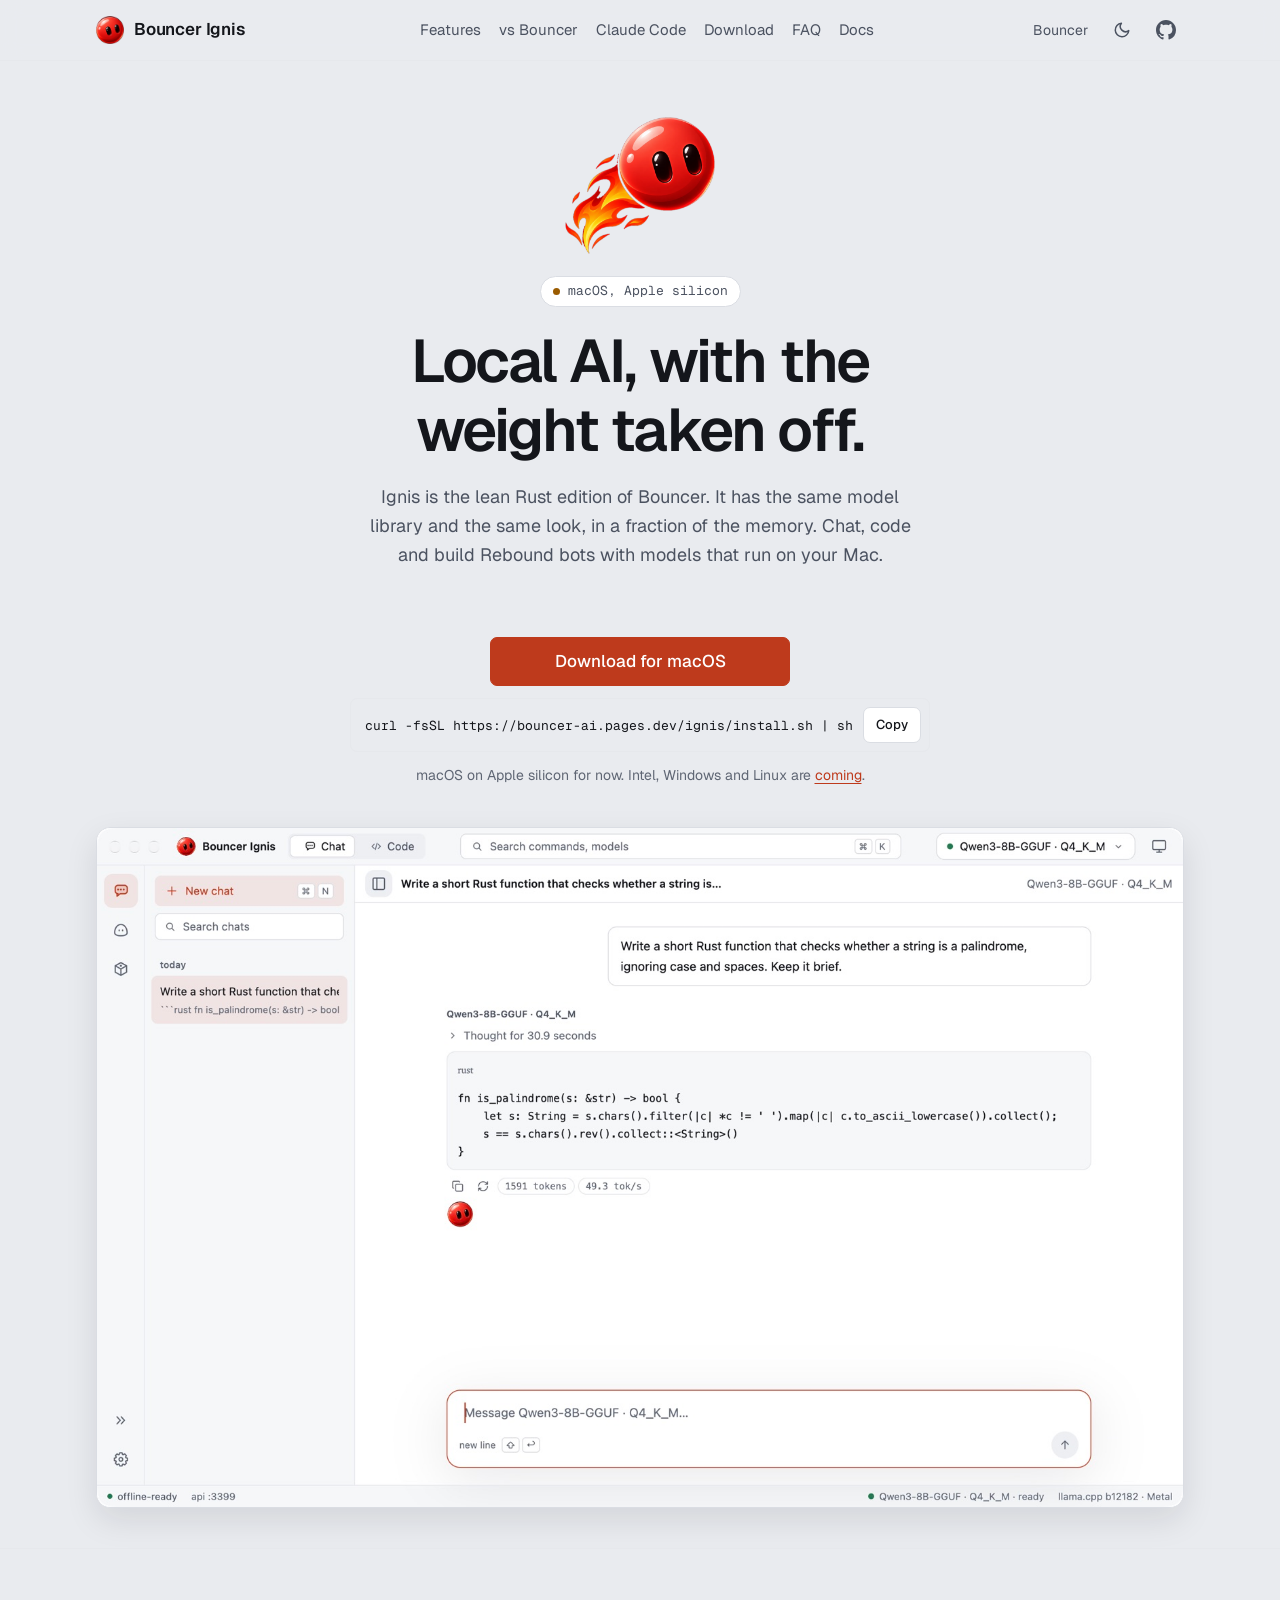
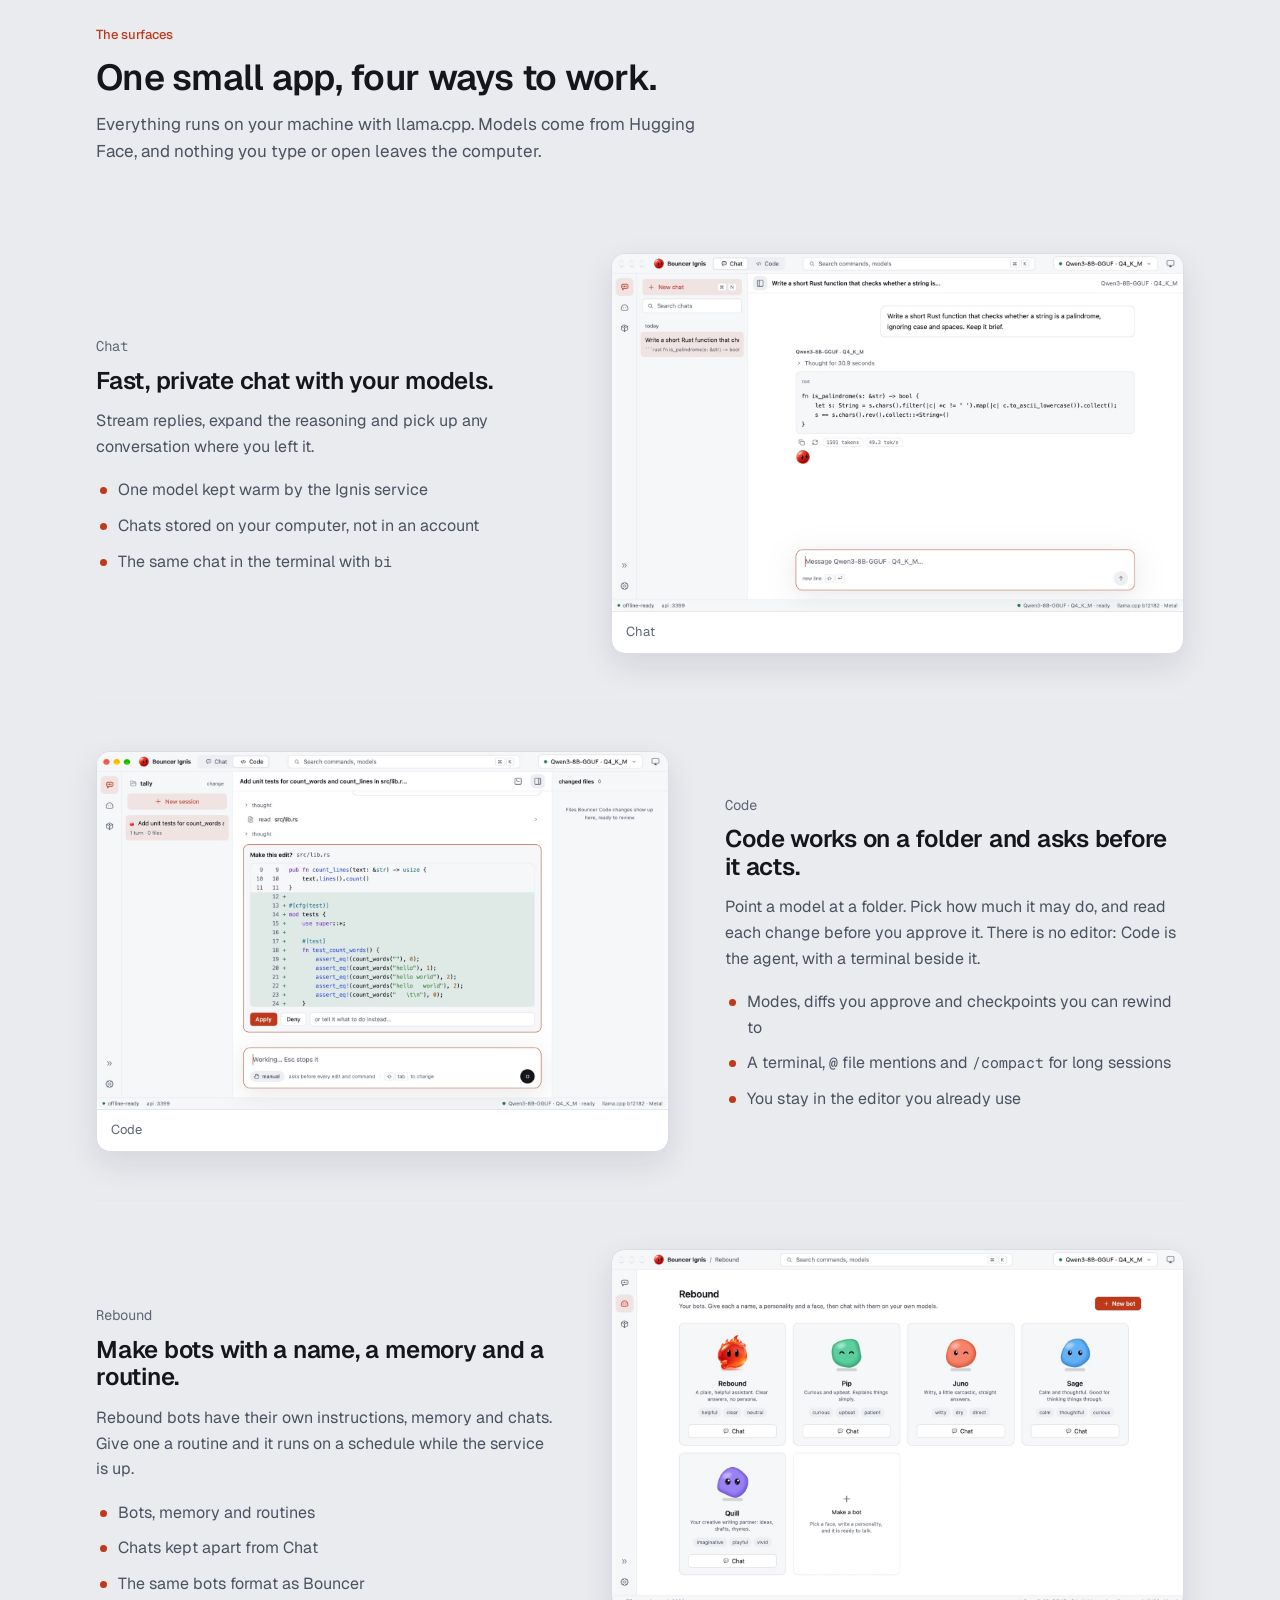
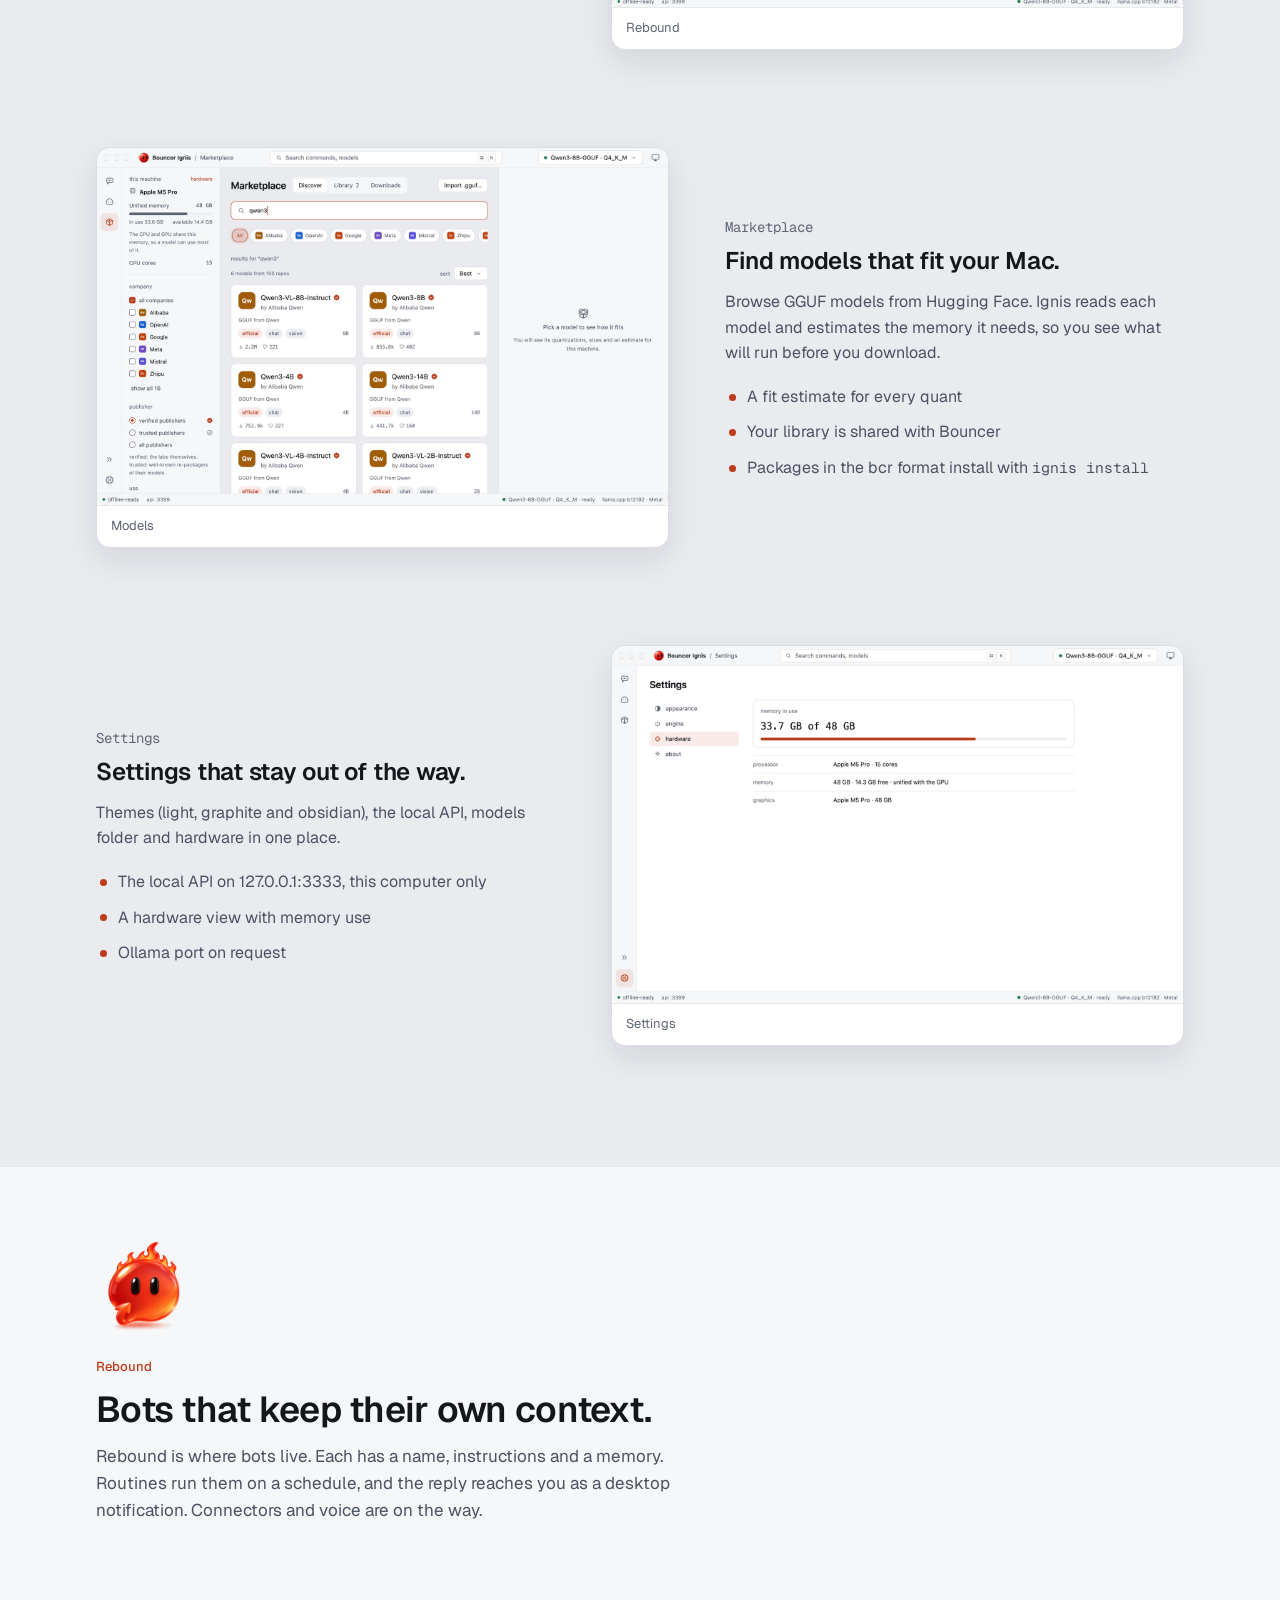
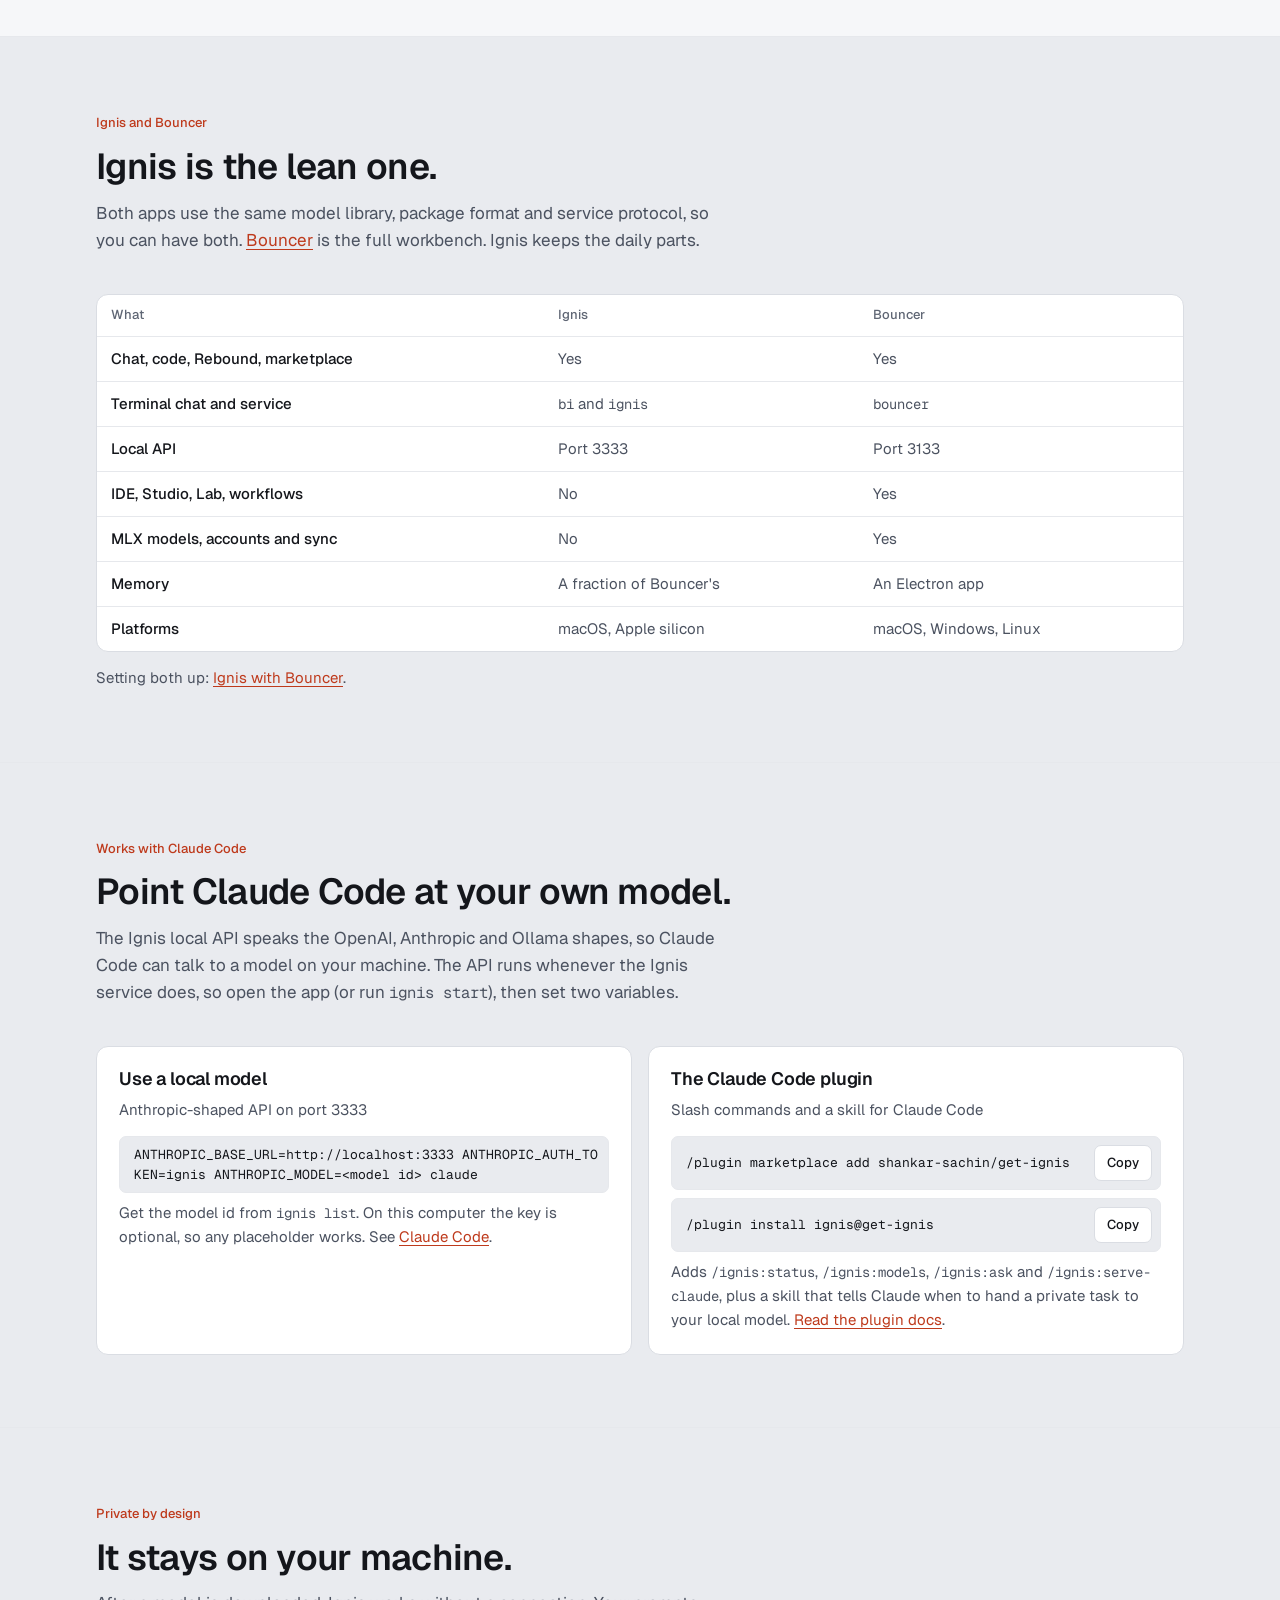
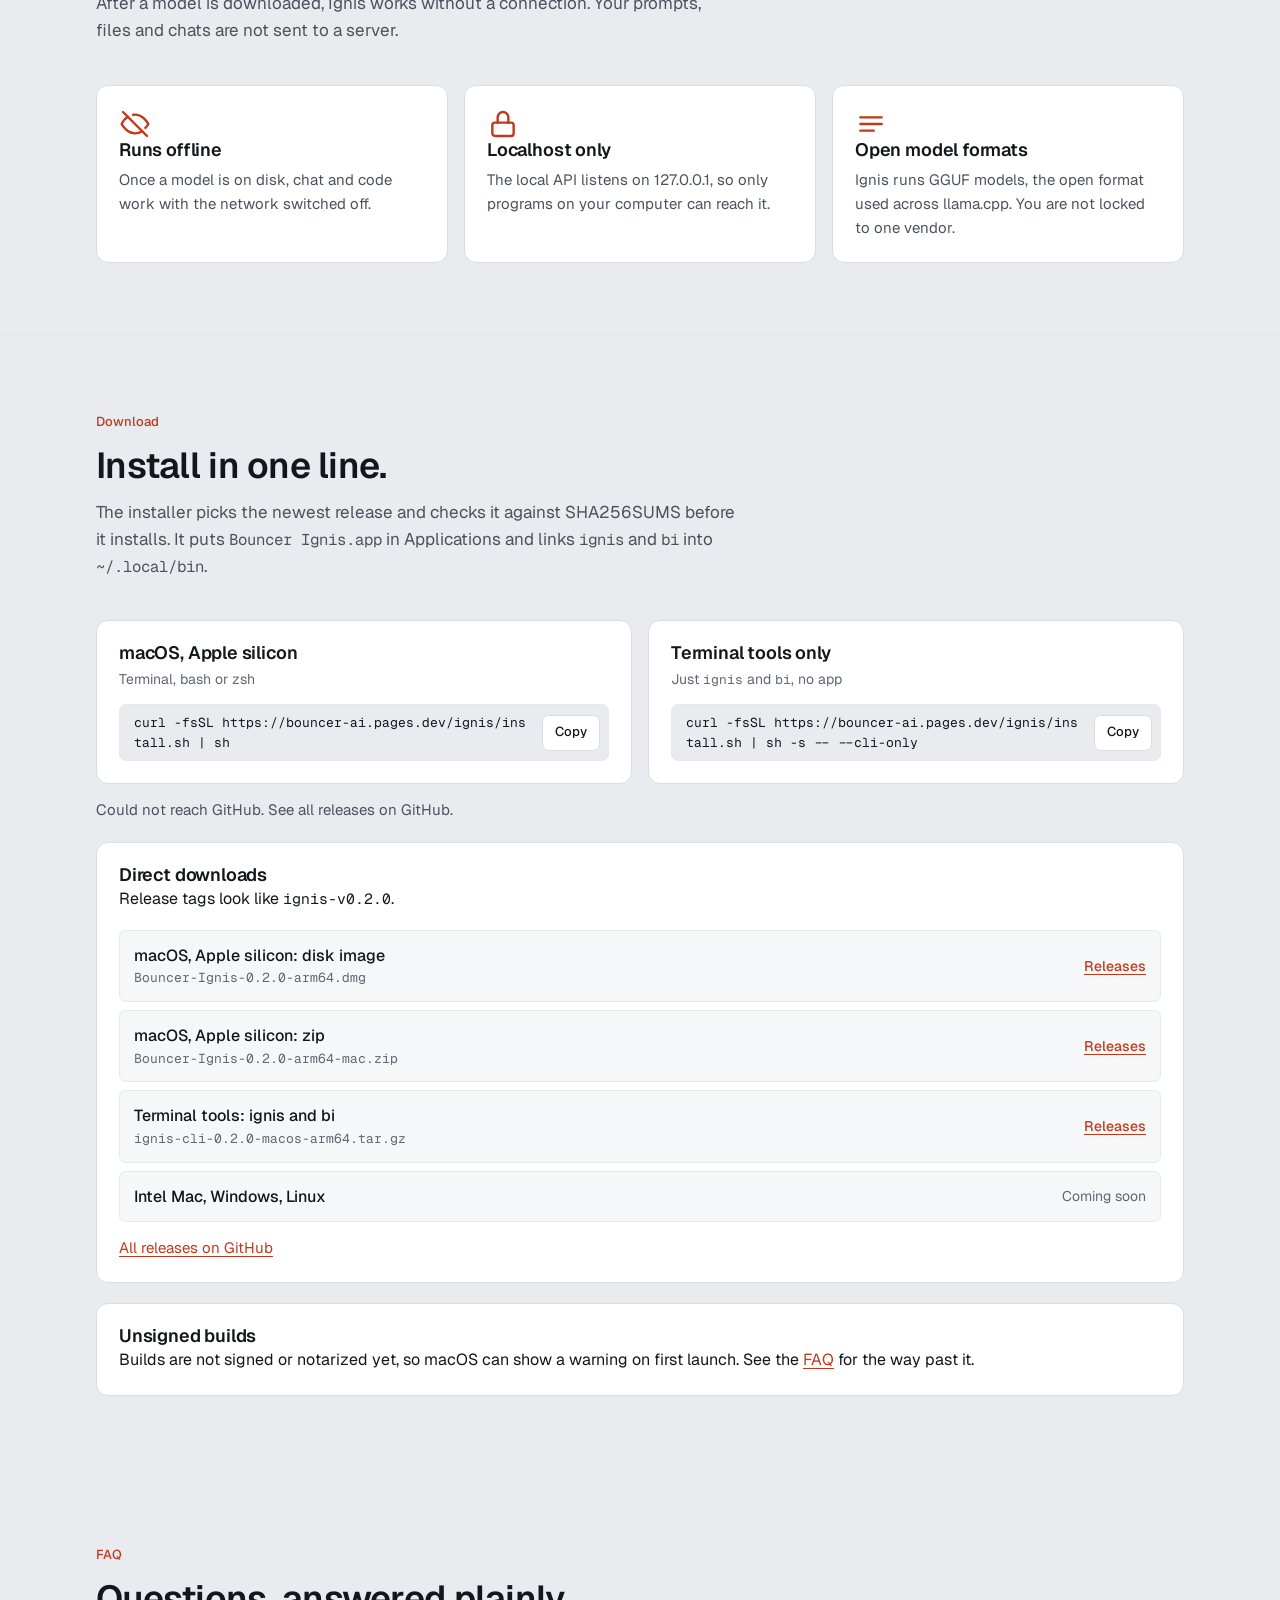
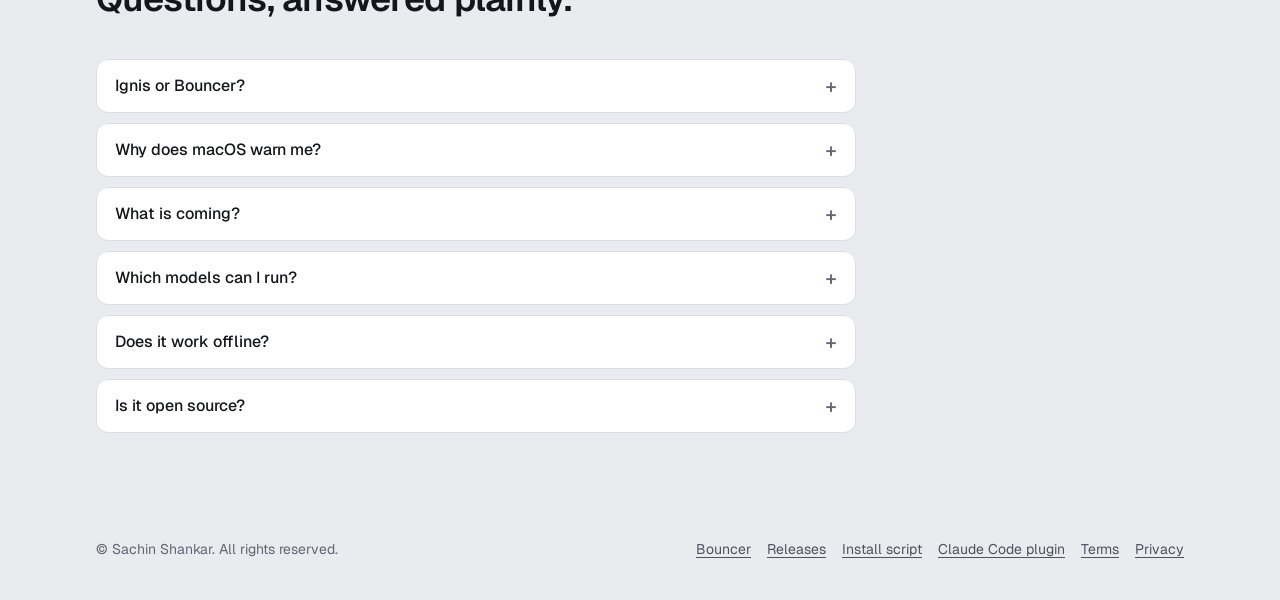
==== commit 28a09301: "style(site): sentence-case labels, plain ball and fire logos, Rust badge - Labels, buttons and nav a" ====
--- a/site/index.html
+++ b/site/index.html
@@ -39,25 +39,25 @@
   <script src="assets/app.js" defer></script>
 </head>
 <body>
-  <a class="skip-link" href="#main">skip to content</a>
+  <a class="skip-link" href="#main">Skip to content</a>
 
   <header class="site-header">
     <div class="wrap header-inner">
       <a class="brand" href="#top" aria-label="Bouncer Ignis home">
-        <img src="assets/brand/ignis-128.png" width="28" height="28" alt="" />
+        <img src="assets/brand/ignis-ball.png" width="28" height="28" alt="" />
         <span>Bouncer Ignis</span>
       </a>
-      <nav class="site-nav" aria-label="main">
-        <a href="#features">features</a>
-        <a href="#compare">vs bouncer</a>
-        <a href="#claude-code">claude code</a>
-        <a href="#download">download</a>
-        <a href="#faq">faq</a>
-        <a href="docs.html#/install">docs</a>
+      <nav class="site-nav" aria-label="Main">
+        <a href="#features">Features</a>
+        <a href="#compare">vs Bouncer</a>
+        <a href="#claude-code">Claude Code</a>
+        <a href="#download">Download</a>
+        <a href="#faq">FAQ</a>
+        <a href="docs.html#/install">Docs</a>
       </nav>
       <div class="header-tools">
         <a class="back" href="https://bouncer-ai.pages.dev">Bouncer</a>
-        <button class="btn btn-quiet btn-icon" type="button" id="theme-toggle" aria-label="switch to light theme">
+        <button class="btn btn-quiet btn-icon" type="button" id="theme-toggle" aria-label="Switch to light theme">
           <svg width="18" height="18" viewBox="0 0 24 24" fill="none" stroke="currentColor" stroke-width="2" stroke-linecap="round" stroke-linejoin="round" aria-hidden="true" focusable="false"><path d="M21 12.8A9 9 0 1 1 11.2 3a7 7 0 0 0 9.8 9.8z" /></svg>
         </button>
         <a class="gh" href="https://github.com/shankar-sachin/get-ignis" aria-label="Bouncer Ignis on GitHub" title="GitHub"><svg viewBox="0 0 16 16" width="20" height="20" aria-hidden="true" fill="currentColor"><path d="M8 0C3.58 0 0 3.58 0 8c0 3.54 2.29 6.53 5.47 7.59.4.07.55-.17.55-.38 0-.19-.01-.82-.01-1.49-2.01.37-2.53-.49-2.69-.94-.09-.23-.48-.94-.82-1.13-.28-.15-.68-.52-.01-.53.63-.01 1.08.58 1.23.82.72 1.21 1.87.87 2.33.66.07-.52.28-.87.51-1.07-1.78-.2-3.64-.89-3.64-3.95 0-.87.31-1.59.82-2.15-.08-.2-.36-1.02.08-2.12 0 0 .67-.21 2.2.82.64-.18 1.32-.27 2-.27.68 0 1.36.09 2 .27 1.53-1.04 2.2-.82 2.2-.82.44 1.1.16 1.92.08 2.12.51.56.82 1.27.82 2.15 0 3.07-1.87 3.75-3.65 3.95.29.25.54.73.54 1.48 0 1.07-.01 1.93-.01 2.2 0 .21.15.46.55.38A8.013 8.013 0 0016 8c0-4.42-3.58-8-8-8z"/></svg></a>
@@ -70,7 +70,7 @@
     <section class="hero" id="top" aria-labelledby="hero-title">
       <div class="wrap hero-grid">
         <div>
-          <img class="hero-logo" src="assets/brand/ignis-256.png" width="112" height="112" alt="Bouncer Ignis logo" />
+          <img class="hero-logo" src="assets/brand/ignis-fire.png" width="150" height="137" alt="Bouncer Ignis logo" />
           <span class="badge" id="release-badge"><span class="dot" aria-hidden="true"></span><span data-release-label>macOS, Apple silicon</span></span>
           <h1 id="hero-title">Local AI, with the weight taken off.</h1>
           <p class="lede">Ignis is the lean Rust edition of Bouncer. It has the same model library and the same look, in a fraction of the memory. Chat, code and build Rebound bots with models that run on your Mac.</p>
@@ -80,7 +80,7 @@
           <a class="btn btn-primary" id="hero-download" href="https://github.com/shankar-sachin/get-ignis/releases">Download for macOS</a>
           <div class="cmd" style="max-width: 640px; width: 100%; text-align: left">
             <code>curl -fsSL https://bouncer-ai.pages.dev/ignis/install.sh | sh</code>
-            <button class="btn copy" type="button" data-copy="curl -fsSL https://bouncer-ai.pages.dev/ignis/install.sh | sh">copy</button>
+            <button class="btn copy" type="button" data-copy="curl -fsSL https://bouncer-ai.pages.dev/ignis/install.sh | sh">Copy</button>
           </div>
           <p class="small">macOS on Apple silicon for now. Intel, Windows and Linux are <a href="#faq">coming</a>.</p>
         </div>
@@ -95,97 +95,97 @@
     <section id="features" aria-labelledby="features-title">
       <div class="wrap">
         <div class="section-head">
-          <span class="eyebrow">the surfaces</span>
+          <span class="eyebrow">The surfaces</span>
           <h2 id="features-title">One small app, four ways to work.</h2>
           <p>Everything runs on your machine with llama.cpp. Models come from Hugging Face, and nothing you type or open leaves the computer.</p>
         </div>
 
         <div class="feature">
           <div class="copy-col">
-            <span class="kicker">chat</span>
+            <span class="kicker">Chat</span>
             <h3 style="margin-top: 8px; font-size: 1.5rem">Fast, private chat with your models.</h3>
             <p>Stream replies, expand the reasoning and pick up any conversation where you left it.</p>
             <ul>
-              <li>one model kept warm by the Ignis service</li>
-              <li>chats stored on your computer, not in an account</li>
-              <li>the same chat in the terminal with <code>bi</code></li>
+              <li>One model kept warm by the Ignis service</li>
+              <li>Chats stored on your computer, not in an account</li>
+              <li>The same chat in the terminal with <code>bi</code></li>
             </ul>
           </div>
           <figure class="shot">
             <picture><source data-scheme="dark" media="(prefers-color-scheme: dark)" srcset="assets/screens/hero-obsidian.jpg" /><source data-scheme="light" media="(prefers-color-scheme: light)" srcset="assets/screens/hero-light.jpg" /><img src="assets/screens/hero-light.jpg" width="1600" height="1000" loading="lazy" alt="Bouncer Ignis Chat with a finished reply" /></picture>
-            <figcaption>chat</figcaption>
+            <figcaption>Chat</figcaption>
           </figure>
         </div>
 
 
         <div class="feature is-flip">
           <div class="copy-col">
-            <span class="kicker">code</span>
+            <span class="kicker">Code</span>
             <h3 style="margin-top: 8px; font-size: 1.5rem">Code works on a folder and asks before it acts.</h3>
             <p>Point a model at a folder. Pick how much it may do, and read each change before you approve it. There is no editor: Code is the agent, with a terminal beside it.</p>
             <ul>
-              <li>modes, diffs you approve and checkpoints you can rewind to</li>
-              <li>a terminal, <code>@</code> file mentions and <code>/compact</code> for long sessions</li>
-              <li>you stay in the editor you already use</li>
+              <li>Modes, diffs you approve and checkpoints you can rewind to</li>
+              <li>A terminal, <code>@</code> file mentions and <code>/compact</code> for long sessions</li>
+              <li>You stay in the editor you already use</li>
             </ul>
           </div>
           <figure class="shot">
             <picture><source data-scheme="dark" media="(prefers-color-scheme: dark)" srcset="assets/screens/code-obsidian.jpg" /><source data-scheme="light" media="(prefers-color-scheme: light)" srcset="assets/screens/code-light.jpg" /><img src="assets/screens/code-light.jpg" width="1600" height="1000" loading="lazy" alt="Ignis Code with a finished session and its diff" /></picture>
-            <figcaption>code</figcaption>
+            <figcaption>Code</figcaption>
           </figure>
         </div>
 
 
         <div class="feature">
           <div class="copy-col">
-            <span class="kicker">rebound</span>
+            <span class="kicker">Rebound</span>
             <h3 style="margin-top: 8px; font-size: 1.5rem">Make bots with a name, a memory and a routine.</h3>
             <p>Rebound bots have their own instructions, memory and chats. Give one a routine and it runs on a schedule while the service is up.</p>
             <ul>
-              <li>bots, memory and routines</li>
-              <li>chats kept apart from Chat</li>
-              <li>the same bots format as Bouncer</li>
+              <li>Bots, memory and routines</li>
+              <li>Chats kept apart from Chat</li>
+              <li>The same bots format as Bouncer</li>
             </ul>
           </div>
           <figure class="shot">
             <picture><source data-scheme="dark" media="(prefers-color-scheme: dark)" srcset="assets/screens/rebound-obsidian.jpg" /><source data-scheme="light" media="(prefers-color-scheme: light)" srcset="assets/screens/rebound-light.jpg" /><img src="assets/screens/rebound-light.jpg" width="1600" height="1000" loading="lazy" alt="Rebound with a bot chat" /></picture>
-            <figcaption>rebound</figcaption>
+            <figcaption>Rebound</figcaption>
           </figure>
         </div>
 
 
         <div class="feature is-flip">
           <div class="copy-col">
-            <span class="kicker">marketplace</span>
+            <span class="kicker">Marketplace</span>
             <h3 style="margin-top: 8px; font-size: 1.5rem">Find models that fit your Mac.</h3>
             <p>Browse GGUF models from Hugging Face. Ignis reads each model and estimates the memory it needs, so you see what will run before you download.</p>
             <ul>
-              <li>a fit estimate for every quant</li>
-              <li>your library is shared with Bouncer</li>
-              <li>packages in the bcr format install with <code>ignis install</code></li>
+              <li>A fit estimate for every quant</li>
+              <li>Your library is shared with Bouncer</li>
+              <li>Packages in the bcr format install with <code>ignis install</code></li>
             </ul>
           </div>
           <figure class="shot">
             <picture><source data-scheme="dark" media="(prefers-color-scheme: dark)" srcset="assets/screens/models-obsidian.jpg" /><source data-scheme="light" media="(prefers-color-scheme: light)" srcset="assets/screens/models-light.jpg" /><img src="assets/screens/models-light.jpg" width="1600" height="1000" loading="lazy" alt="Marketplace model detail with the quant picker" /></picture>
-            <figcaption>models</figcaption>
+            <figcaption>Models</figcaption>
           </figure>
         </div>
 
 
         <div class="feature">
           <div class="copy-col">
-            <span class="kicker">settings</span>
+            <span class="kicker">Settings</span>
             <h3 style="margin-top: 8px; font-size: 1.5rem">Settings that stay out of the way.</h3>
             <p>Themes (light, graphite and obsidian), the local API, models folder and hardware in one place.</p>
             <ul>
-              <li>the local API on 127.0.0.1:3333, this computer only</li>
-              <li>a hardware view with memory use</li>
+              <li>The local API on 127.0.0.1:3333, this computer only</li>
+              <li>A hardware view with memory use</li>
               <li>Ollama port on request</li>
             </ul>
           </div>
           <figure class="shot">
             <picture><source data-scheme="dark" media="(prefers-color-scheme: dark)" srcset="assets/screens/settings-obsidian.jpg" /><source data-scheme="light" media="(prefers-color-scheme: light)" srcset="assets/screens/settings-light.jpg" /><img src="assets/screens/settings-light.jpg" width="1600" height="1000" loading="lazy" alt="Settings with the local API section" /></picture>
-            <figcaption>settings</figcaption>
+            <figcaption>Settings</figcaption>
           </figure>
         </div>
 
@@ -197,7 +197,7 @@
       <div class="wrap">
         <div class="section-head">
           <img class="rebound-logo" src="assets/brand/rebound-256.png" width="96" height="96" alt="Rebound logo" />
-          <span class="eyebrow">rebound</span>
+          <span class="eyebrow">Rebound</span>
           <h2 id="rebound-title">Bots that keep their own context.</h2>
           <p>Rebound is where bots live. Each has a name, instructions and a memory. Routines run them on a schedule, and the reply reaches you as a desktop notification. Connectors and voice are on the way.</p>
         </div>
@@ -208,21 +208,21 @@
     <section id="compare" aria-labelledby="compare-title">
       <div class="wrap">
         <div class="section-head">
-          <span class="eyebrow">ignis and bouncer</span>
+          <span class="eyebrow">Ignis and Bouncer</span>
           <h2 id="compare-title">Ignis is the lean one.</h2>
           <p>Both apps use the same model library, package format and service protocol, so you can have both. <a href="https://bouncer-ai.pages.dev">Bouncer</a> is the full workbench. Ignis keeps the daily parts.</p>
         </div>
         <div class="table-scroll">
           <table class="compare">
-            <thead><tr><th>what</th><th>Ignis</th><th>Bouncer</th></tr></thead>
+            <thead><tr><th>What</th><th>Ignis</th><th>Bouncer</th></tr></thead>
             <tbody>
-              <tr><td>chat, code, Rebound, marketplace</td><td>yes</td><td>yes</td></tr>
-              <tr><td>terminal chat and service</td><td><code>bi</code> and <code>ignis</code></td><td><code>bouncer</code></td></tr>
-              <tr><td>local API</td><td>port 3333</td><td>port 3133</td></tr>
-              <tr><td>IDE, Studio, Lab, workflows</td><td>no</td><td>yes</td></tr>
-              <tr><td>MLX models, accounts and sync</td><td>no</td><td>yes</td></tr>
-              <tr><td>memory</td><td>a fraction of Bouncer's</td><td>an Electron app</td></tr>
-              <tr><td>platforms</td><td>macOS, Apple silicon</td><td>macOS, Windows, Linux</td></tr>
+              <tr><td>Chat, code, Rebound, marketplace</td><td>Yes</td><td>Yes</td></tr>
+              <tr><td>Terminal chat and service</td><td><code>bi</code> and <code>ignis</code></td><td><code>bouncer</code></td></tr>
+              <tr><td>Local API</td><td>Port 3333</td><td>Port 3133</td></tr>
+              <tr><td>IDE, Studio, Lab, workflows</td><td>No</td><td>Yes</td></tr>
+              <tr><td>MLX models, accounts and sync</td><td>No</td><td>Yes</td></tr>
+              <tr><td>Memory</td><td>A fraction of Bouncer's</td><td>An Electron app</td></tr>
+              <tr><td>Platforms</td><td>macOS, Apple silicon</td><td>macOS, Windows, Linux</td></tr>
             </tbody>
           </table>
         </div>
@@ -234,7 +234,7 @@
     <section id="claude-code" aria-labelledby="cc-title">
       <div class="wrap">
         <div class="section-head">
-          <span class="eyebrow">works with claude code</span>
+          <span class="eyebrow">Works with Claude Code</span>
           <h2 id="cc-title">Point Claude Code at your own model.</h2>
           <p>The Ignis local API speaks the OpenAI, Anthropic and Ollama shapes, so Claude Code can talk to a model on your machine. The API runs whenever the Ignis service does, so open the app (or run <code>ignis start</code>), then set two variables.</p>
         </div>
@@ -250,12 +250,12 @@
             <p class="hint">Slash commands and a skill for Claude Code</p>
             <div class="cmd">
               <code>/plugin marketplace add shankar-sachin/get-ignis</code>
-              <button class="btn copy" type="button" data-copy="/plugin marketplace add shankar-sachin/get-ignis">copy</button>
+              <button class="btn copy" type="button" data-copy="/plugin marketplace add shankar-sachin/get-ignis">Copy</button>
             </div>
             <div style="height: 8px"></div>
             <div class="cmd">
               <code>/plugin install ignis@get-ignis</code>
-              <button class="btn copy" type="button" data-copy="/plugin install ignis@get-ignis">copy</button>
+              <button class="btn copy" type="button" data-copy="/plugin install ignis@get-ignis">Copy</button>
             </div>
             <p>Adds <code>/ignis:status</code>, <code>/ignis:models</code>, <code>/ignis:ask</code> and <code>/ignis:serve-claude</code>, plus a skill that tells Claude when to hand a private task to your local model. <a href="https://github.com/shankar-sachin/get-ignis/tree/main/plugins">Read the plugin docs</a>.</p>
           </div>
@@ -267,7 +267,7 @@
     <section aria-labelledby="private-title">
       <div class="wrap">
         <div class="section-head">
-          <span class="eyebrow">private by design</span>
+          <span class="eyebrow">Private by design</span>
           <h2 id="private-title">It stays on your machine.</h2>
           <p>After a model is downloaded, Ignis works without a connection. Your prompts, files and chats are not sent to a server.</p>
         </div>
@@ -295,7 +295,7 @@
     <section id="download" aria-labelledby="download-title">
       <div class="wrap">
         <div class="section-head">
-          <span class="eyebrow">download</span>
+          <span class="eyebrow">Download</span>
           <h2 id="download-title">Install in one line.</h2>
           <p>The installer picks the newest release and checks it against SHA256SUMS before it installs. It puts <code>Bouncer Ignis.app</code> in Applications and links <code>ignis</code> and <code>bi</code> into <code>~/.local/bin</code>.</p>
         </div>
@@ -306,7 +306,7 @@
             <p class="hint">Terminal, bash or zsh</p>
             <div class="cmd">
               <code>curl -fsSL https://bouncer-ai.pages.dev/ignis/install.sh | sh</code>
-              <button class="btn copy" type="button" data-copy="curl -fsSL https://bouncer-ai.pages.dev/ignis/install.sh | sh">copy</button>
+              <button class="btn copy" type="button" data-copy="curl -fsSL https://bouncer-ai.pages.dev/ignis/install.sh | sh">Copy</button>
             </div>
           </div>
           <div class="card">
@@ -314,7 +314,7 @@
             <p class="hint">Just <code>ignis</code> and <code>bi</code>, no app</p>
             <div class="cmd">
               <code>curl -fsSL https://bouncer-ai.pages.dev/ignis/install.sh | sh -s -- --cli-only</code>
-              <button class="btn copy" type="button" data-copy="curl -fsSL https://bouncer-ai.pages.dev/ignis/install.sh | sh -s -- --cli-only">copy</button>
+              <button class="btn copy" type="button" data-copy="curl -fsSL https://bouncer-ai.pages.dev/ignis/install.sh | sh -s -- --cli-only">Copy</button>
             </div>
           </div>
         </div>
@@ -327,19 +327,19 @@
           <ul class="platforms">
             <li>
               <span><span class="name">macOS, Apple silicon: disk image</span><span class="file" data-file="dmg">Bouncer-Ignis-0.2.0-arm64.dmg</span></span>
-              <span class="state" data-state="dmg"><a href="https://github.com/shankar-sachin/get-ignis/releases">releases</a></span>
+              <span class="state" data-state="dmg"><a href="https://github.com/shankar-sachin/get-ignis/releases">Releases</a></span>
             </li>
             <li>
               <span><span class="name">macOS, Apple silicon: zip</span><span class="file" data-file="zip">Bouncer-Ignis-0.2.0-arm64-mac.zip</span></span>
-              <span class="state" data-state="zip"><a href="https://github.com/shankar-sachin/get-ignis/releases">releases</a></span>
+              <span class="state" data-state="zip"><a href="https://github.com/shankar-sachin/get-ignis/releases">Releases</a></span>
             </li>
             <li>
               <span><span class="name">Terminal tools: ignis and bi</span><span class="file" data-file="cli">ignis-cli-0.2.0-macos-arm64.tar.gz</span></span>
-              <span class="state" data-state="cli"><a href="https://github.com/shankar-sachin/get-ignis/releases">releases</a></span>
+              <span class="state" data-state="cli"><a href="https://github.com/shankar-sachin/get-ignis/releases">Releases</a></span>
             </li>
             <li>
               <span><span class="name">Intel Mac, Windows, Linux</span></span>
-              <span class="state">coming soon</span>
+              <span class="state">Coming soon</span>
             </li>
           </ul>
           <p class="download-note"><a href="https://github.com/shankar-sachin/get-ignis/releases">All releases on GitHub</a></p>
@@ -356,7 +356,7 @@
     <section id="faq" aria-labelledby="faq-title">
       <div class="wrap">
         <div class="section-head">
-          <span class="eyebrow">faq</span>
+          <span class="eyebrow">FAQ</span>
           <h2 id="faq-title">Questions, answered plainly.</h2>
         </div>
         <div class="faq">
@@ -395,7 +395,7 @@
   <footer class="site-footer">
     <div class="wrap">
       <p>© Sachin Shankar. All rights reserved.</p>
-      <nav aria-label="footer">
+      <nav aria-label="Footer">
         <a href="https://bouncer-ai.pages.dev">Bouncer</a>
         <a href="https://github.com/shankar-sachin/get-ignis/releases">Releases</a>
         <a href="https://github.com/shankar-sachin/get-ignis/blob/main/scripts/install.sh">Install script</a>
--- a/site/assets/style.css
+++ b/site/assets/style.css
@@ -990,10 +990,9 @@
 
 .hero-logo {
   display: block;
-  width: 112px;
-  height: 112px;
+  width: 150px;
+  height: auto;
   margin: 0 auto 22px;
-  border-radius: 26px;
 }
 
 .header-tools .back {
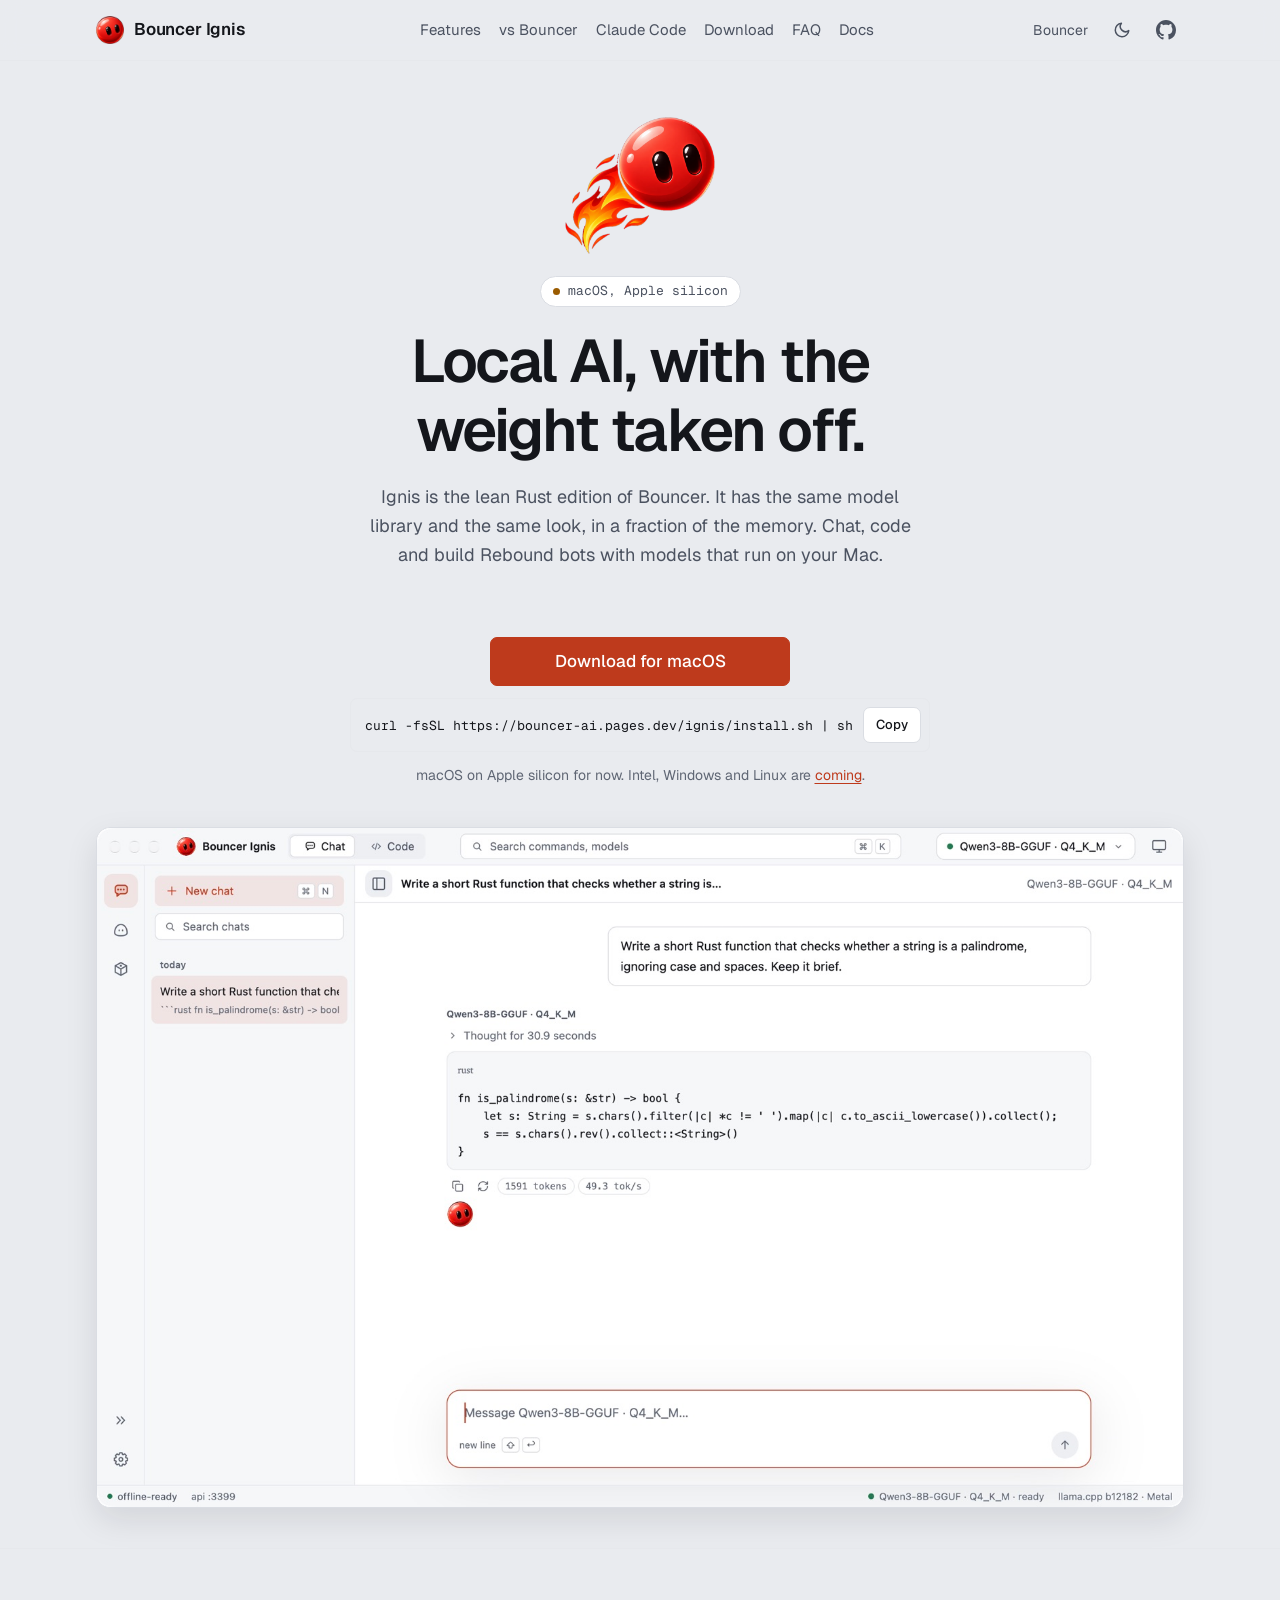
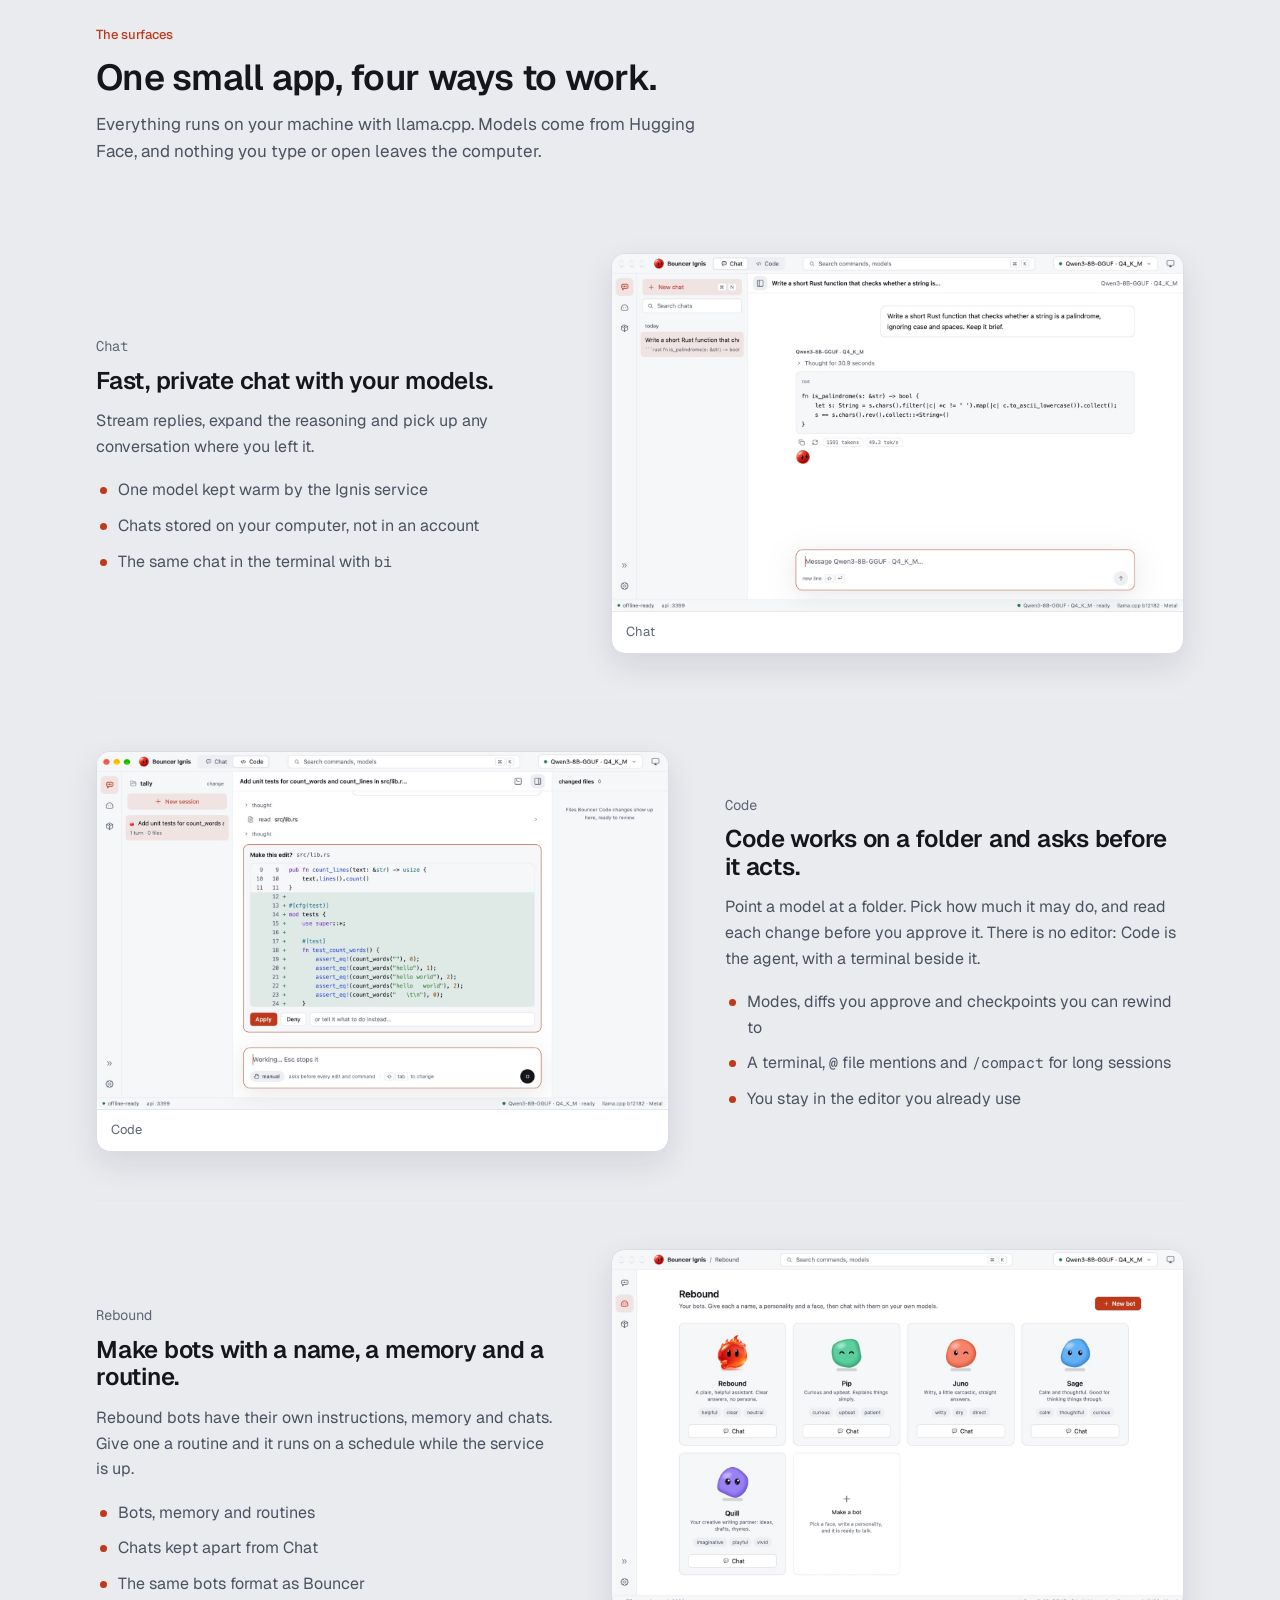
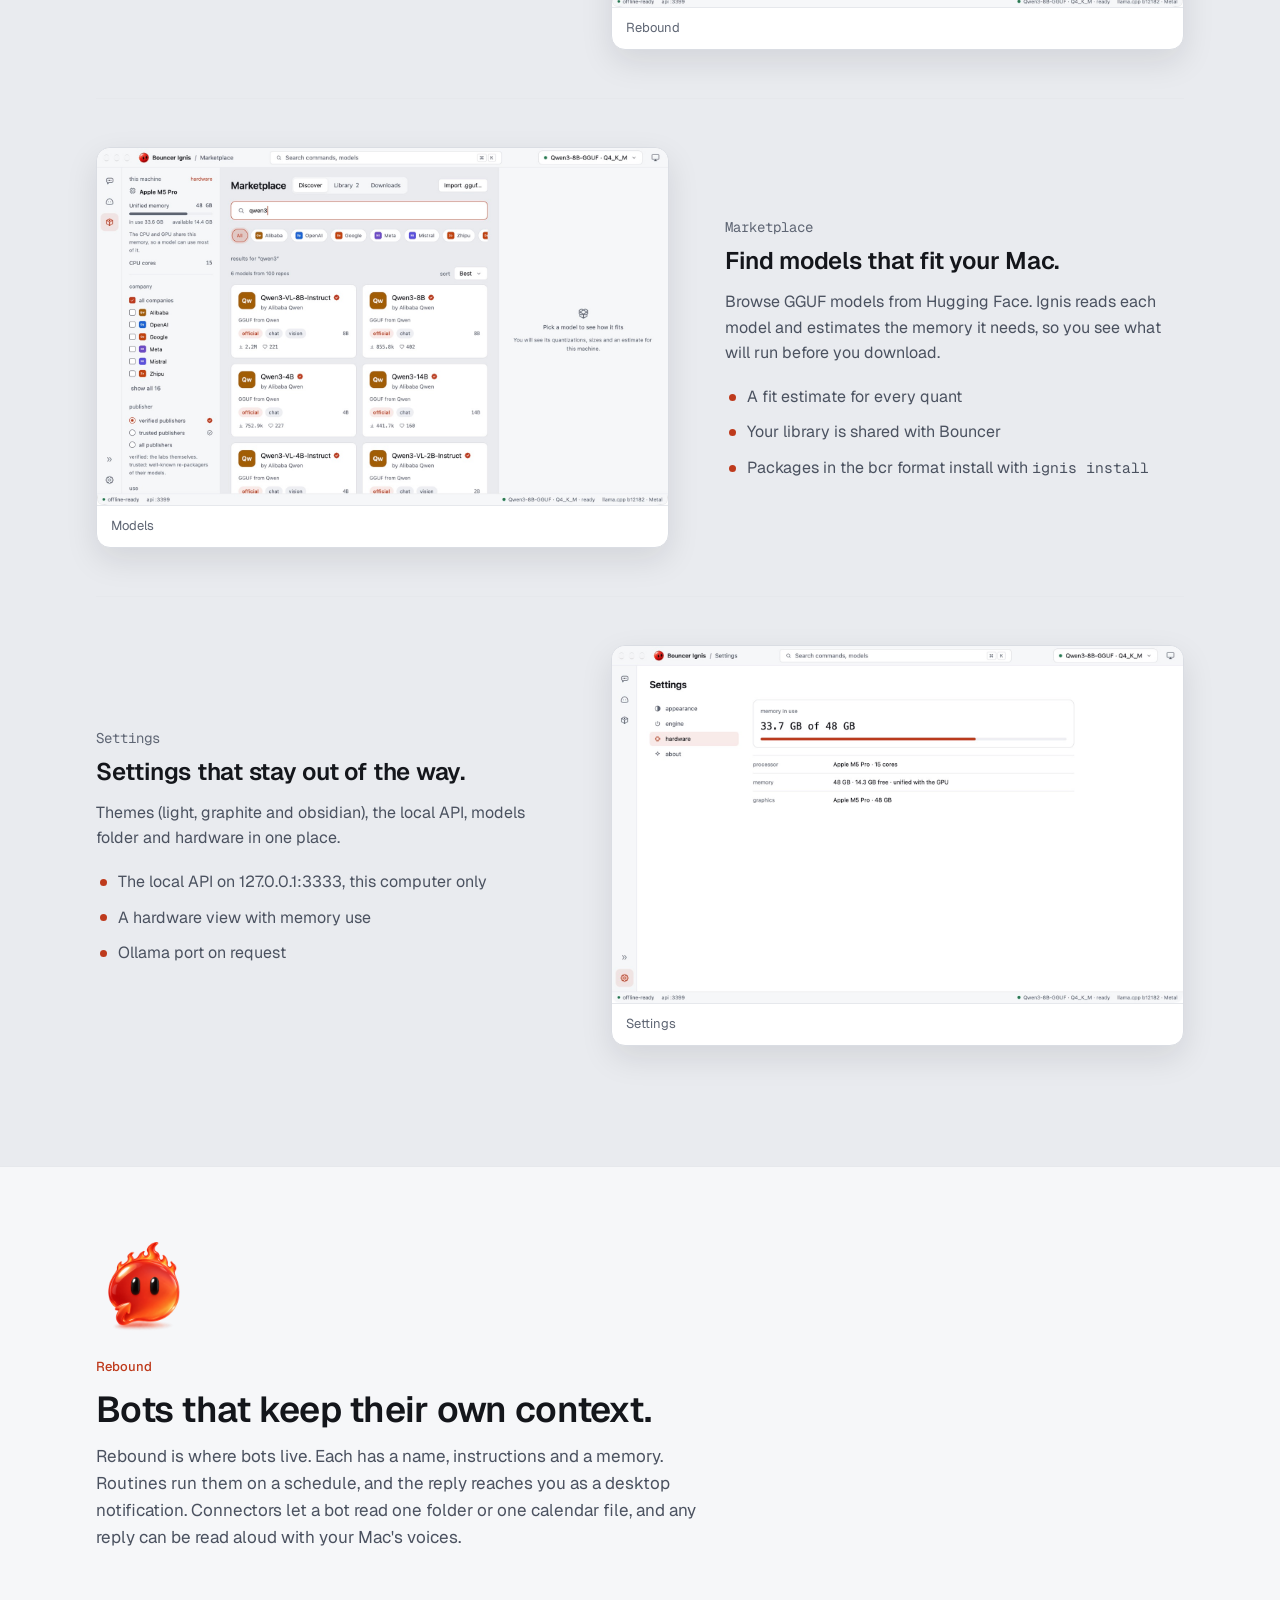
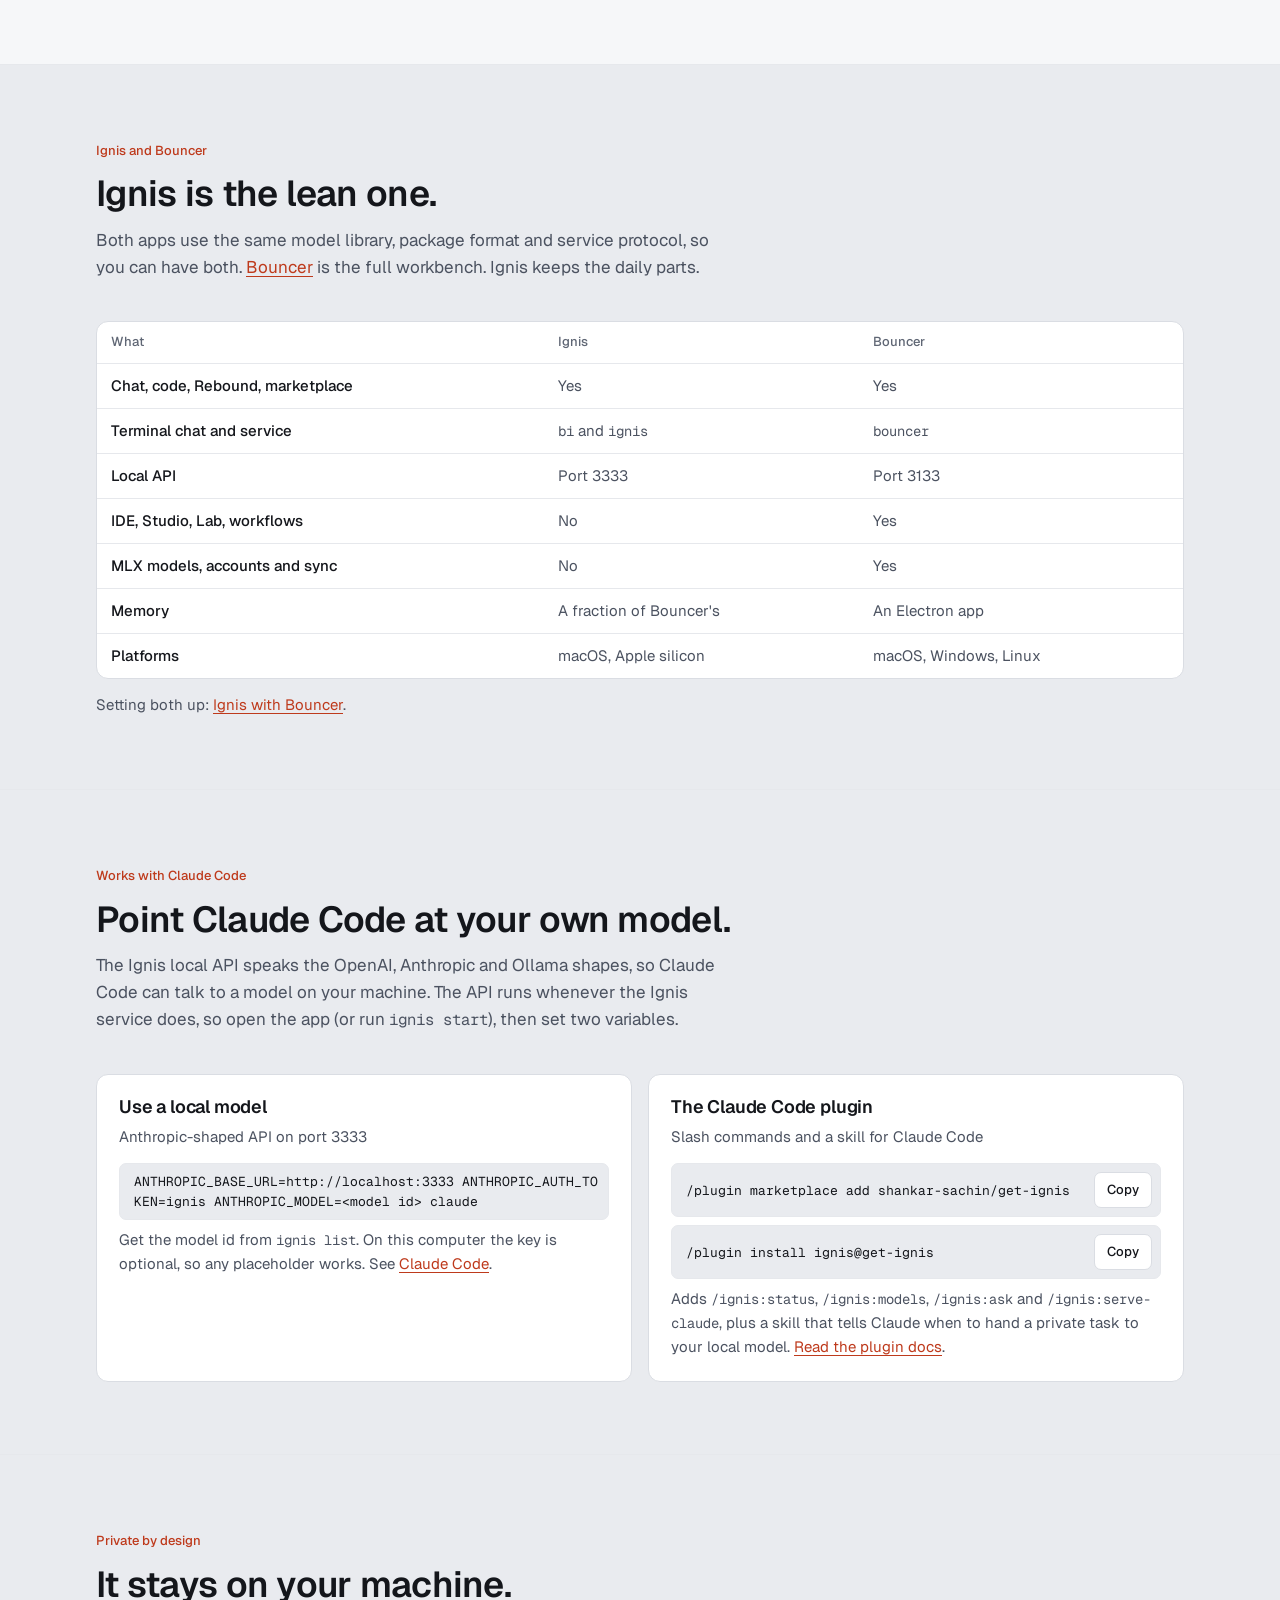
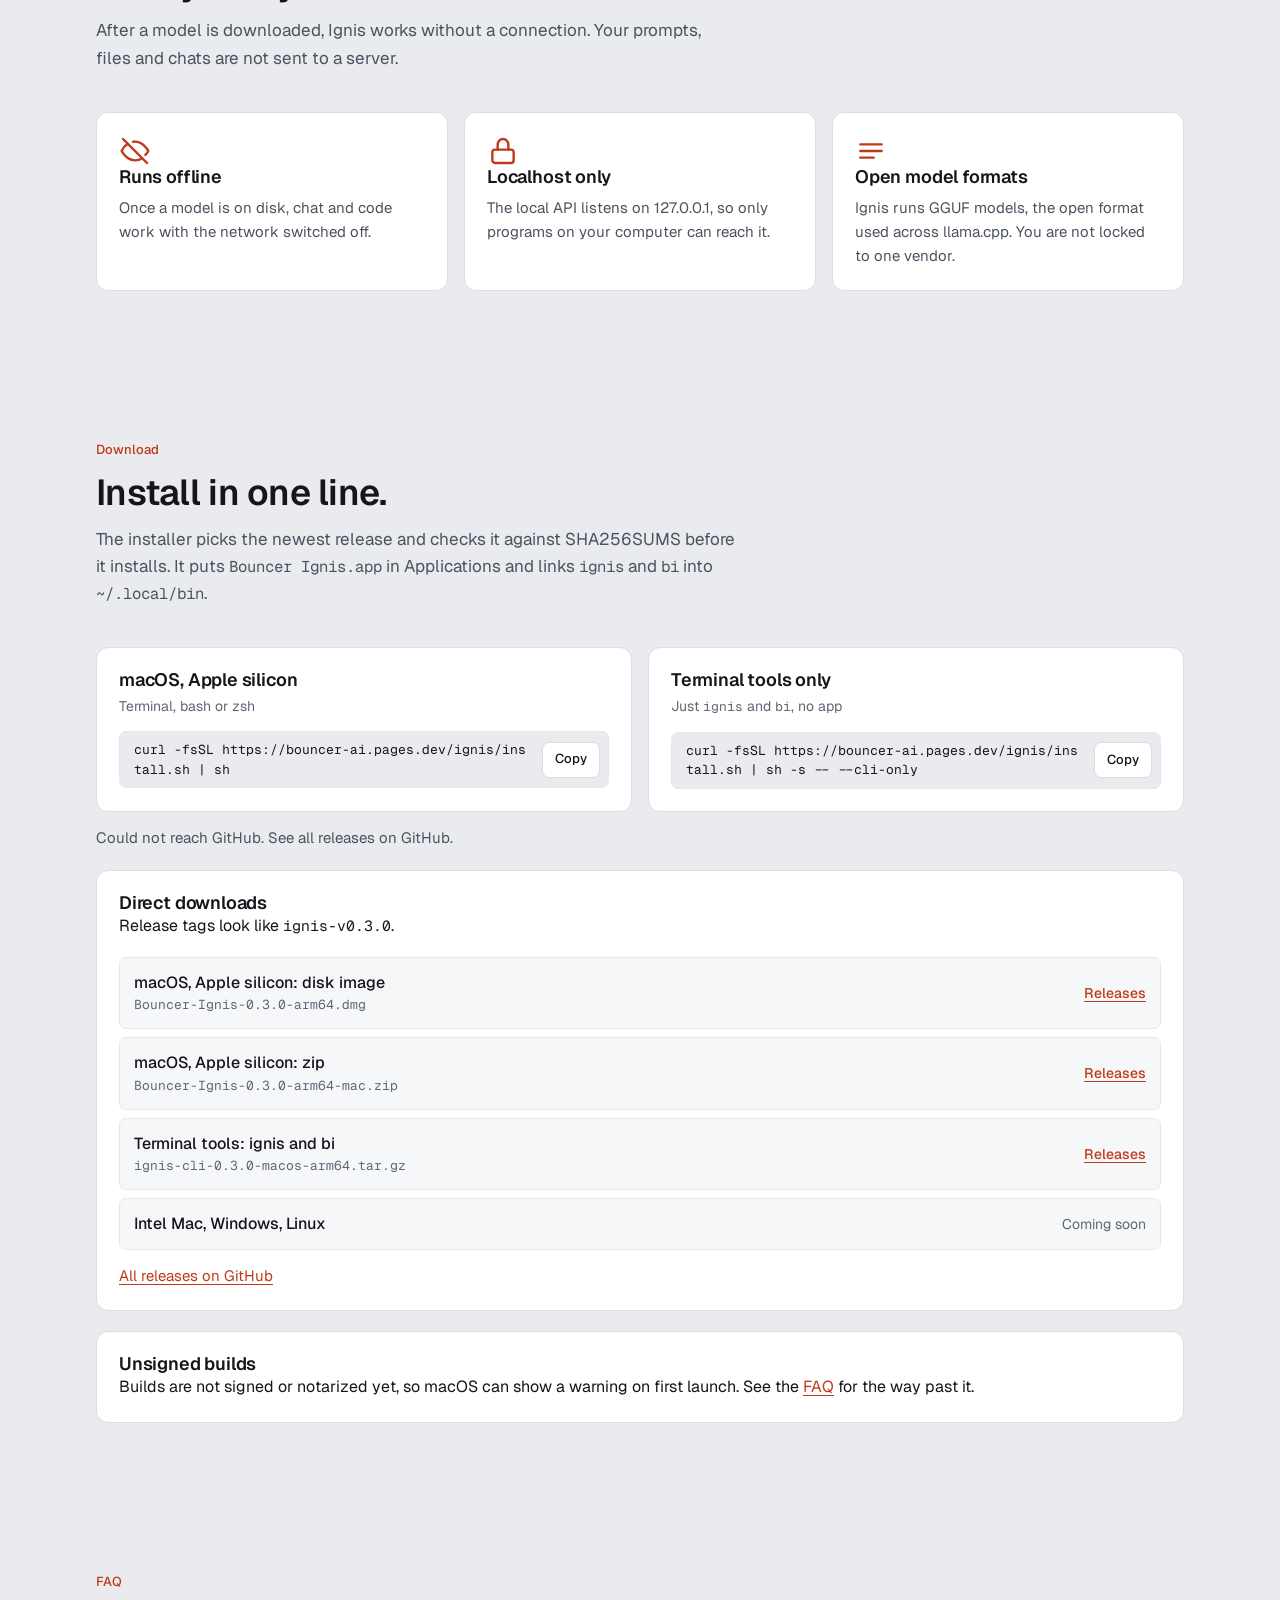
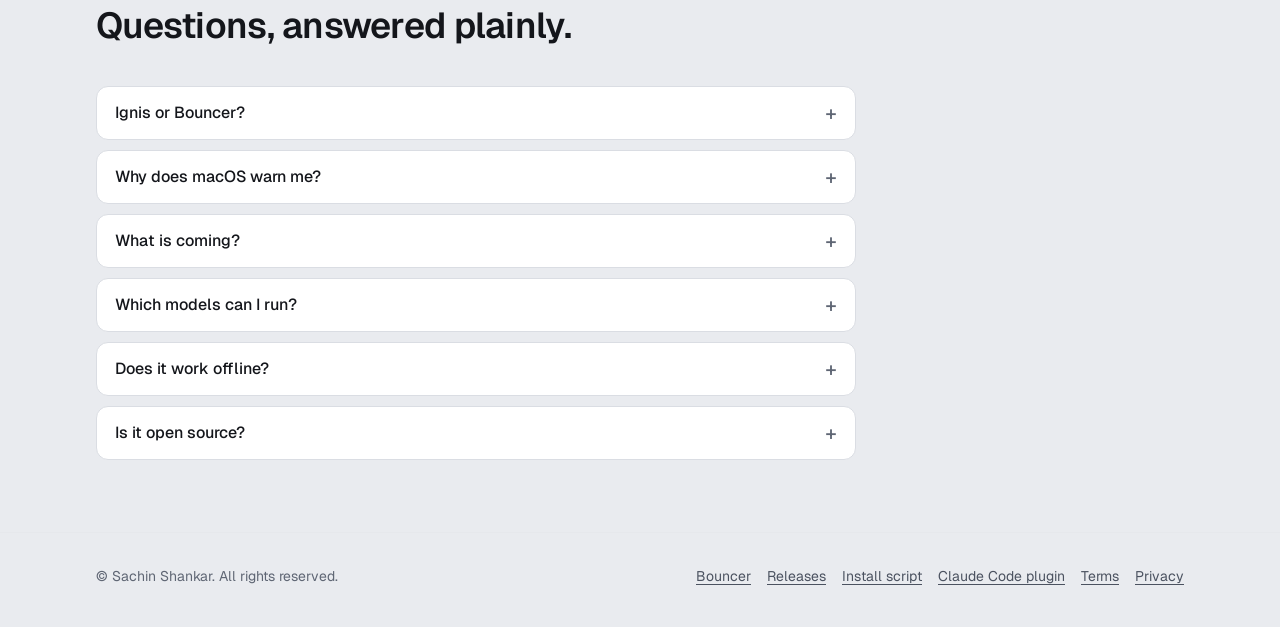
==== commit 0848b6aa: "docs: Ignis 0.3.0 (connectors, voice, edits, sentence-case labels)" ====
--- a/site/index.html
+++ b/site/index.html
@@ -199,7 +199,7 @@
           <img class="rebound-logo" src="assets/brand/rebound-256.png" width="96" height="96" alt="Rebound logo" />
           <span class="eyebrow">Rebound</span>
           <h2 id="rebound-title">Bots that keep their own context.</h2>
-          <p>Rebound is where bots live. Each has a name, instructions and a memory. Routines run them on a schedule, and the reply reaches you as a desktop notification. Connectors and voice are on the way.</p>
+          <p>Rebound is where bots live. Each has a name, instructions and a memory. Routines run them on a schedule, and the reply reaches you as a desktop notification. Connectors let a bot read one folder or one calendar file, and any reply can be read aloud with your Mac's voices.</p>
         </div>
       </div>
     </section>
@@ -323,18 +323,18 @@
 
         <div class="card" style="margin-top: 20px">
           <h3>Direct downloads</h3>
-          <p class="hint">Release tags look like <code>ignis-v0.2.0</code>.</p>
+          <p class="hint">Release tags look like <code>ignis-v0.3.0</code>.</p>
           <ul class="platforms">
             <li>
-              <span><span class="name">macOS, Apple silicon: disk image</span><span class="file" data-file="dmg">Bouncer-Ignis-0.2.0-arm64.dmg</span></span>
+              <span><span class="name">macOS, Apple silicon: disk image</span><span class="file" data-file="dmg">Bouncer-Ignis-0.3.0-arm64.dmg</span></span>
               <span class="state" data-state="dmg"><a href="https://github.com/shankar-sachin/get-ignis/releases">Releases</a></span>
             </li>
             <li>
-              <span><span class="name">macOS, Apple silicon: zip</span><span class="file" data-file="zip">Bouncer-Ignis-0.2.0-arm64-mac.zip</span></span>
+              <span><span class="name">macOS, Apple silicon: zip</span><span class="file" data-file="zip">Bouncer-Ignis-0.3.0-arm64-mac.zip</span></span>
               <span class="state" data-state="zip"><a href="https://github.com/shankar-sachin/get-ignis/releases">Releases</a></span>
             </li>
             <li>
-              <span><span class="name">Terminal tools: ignis and bi</span><span class="file" data-file="cli">ignis-cli-0.2.0-macos-arm64.tar.gz</span></span>
+              <span><span class="name">Terminal tools: ignis and bi</span><span class="file" data-file="cli">ignis-cli-0.3.0-macos-arm64.tar.gz</span></span>
               <span class="state" data-state="cli"><a href="https://github.com/shankar-sachin/get-ignis/releases">Releases</a></span>
             </li>
             <li>
@@ -373,7 +373,7 @@
           </details>
           <details>
             <summary>What is coming?</summary>
-            <div><p>Intel Macs, Windows and Linux builds, an updater, and Rebound connectors and voice. Until the updater ships, run the install script again to update.</p></div>
+            <div><p>Intel Macs, Windows and Linux builds, an updater, and a refreshed design in 0.4.0. Until the updater ships, run the install script again to update.</p></div>
           </details>
           <details>
             <summary>Which models can I run?</summary>
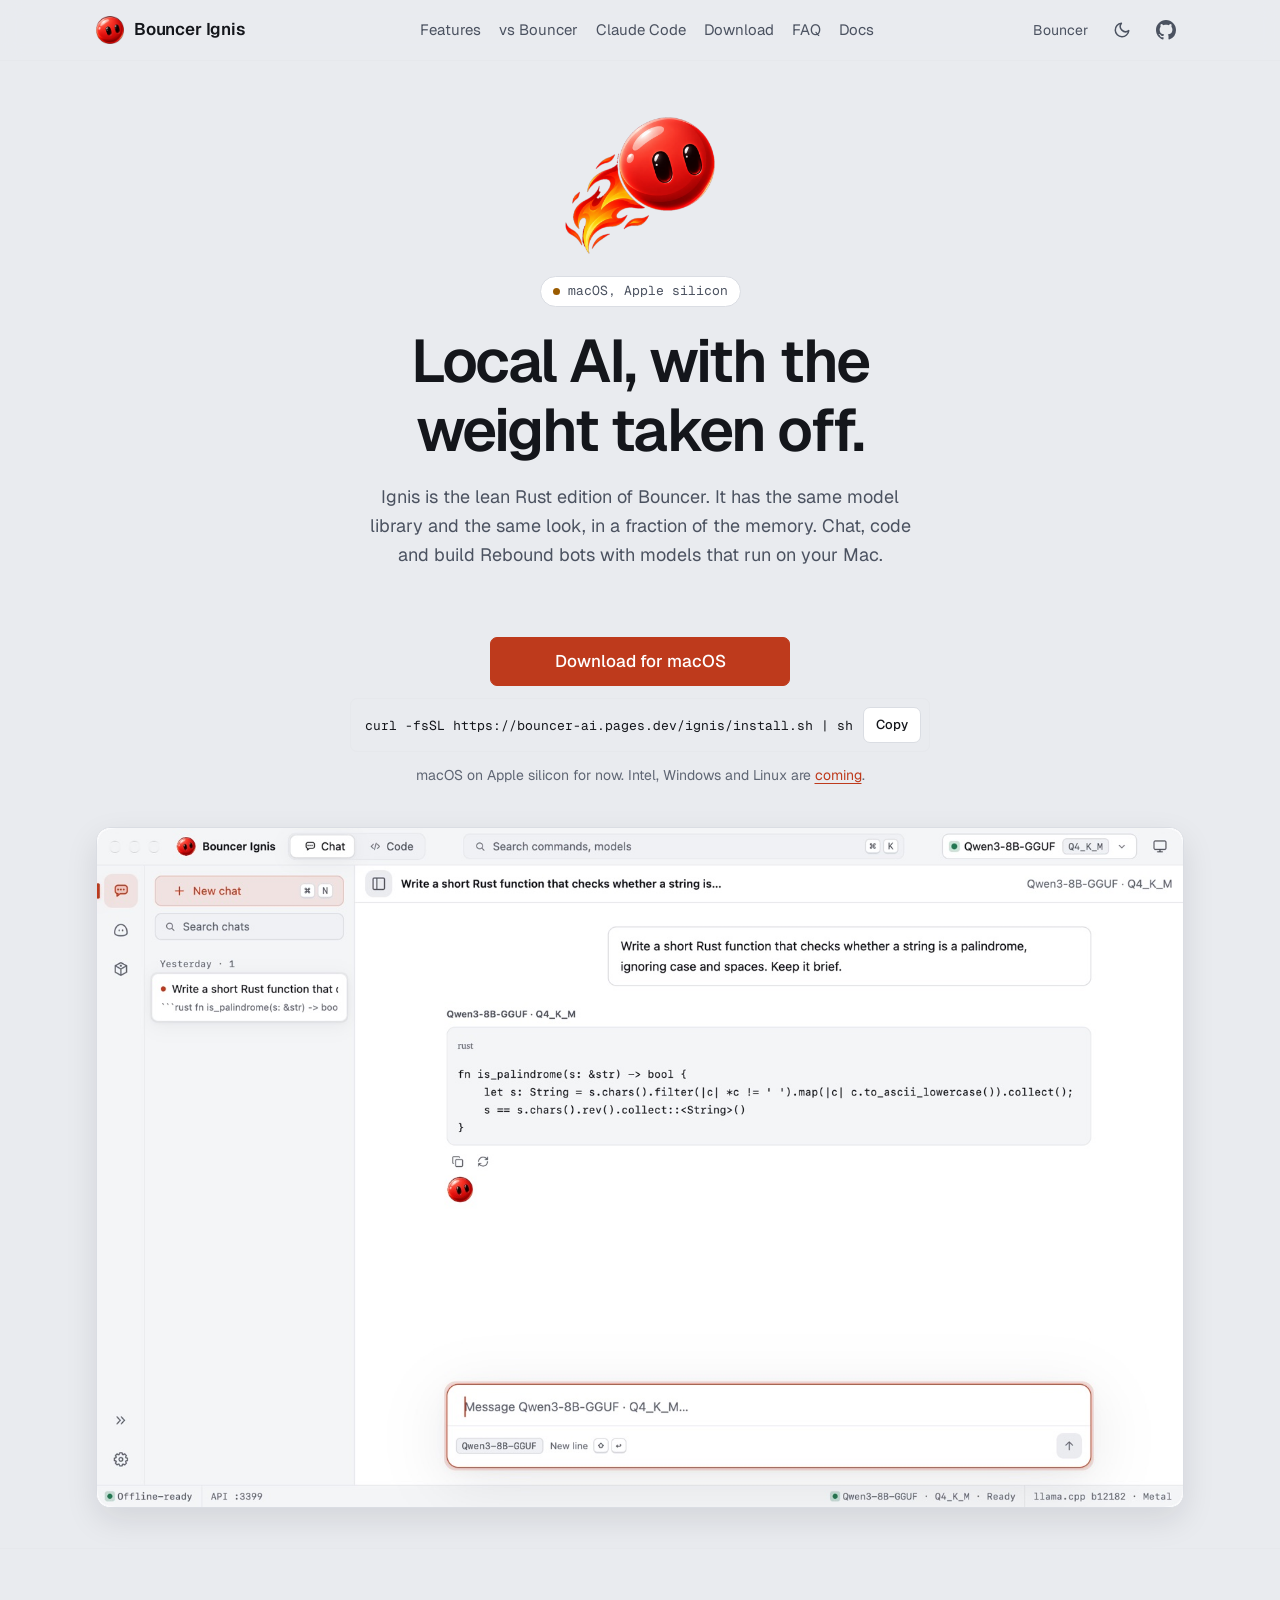
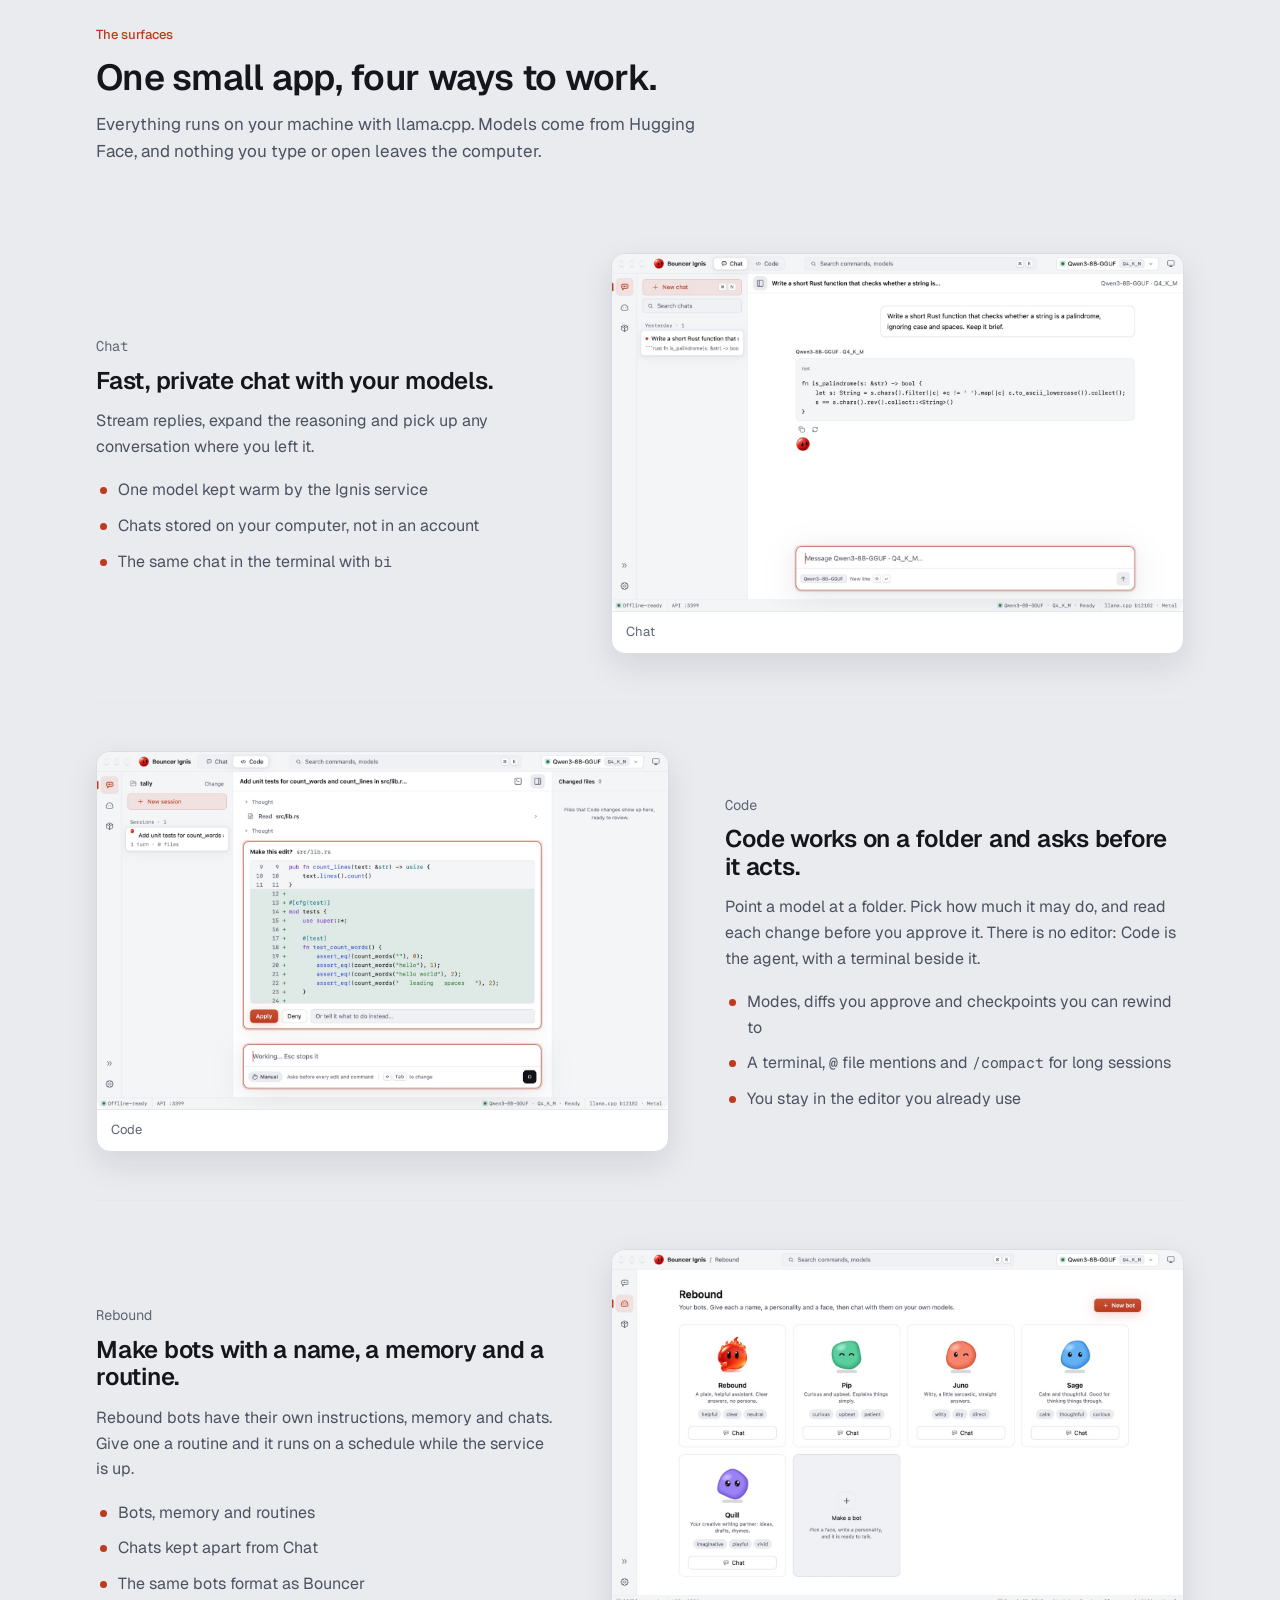
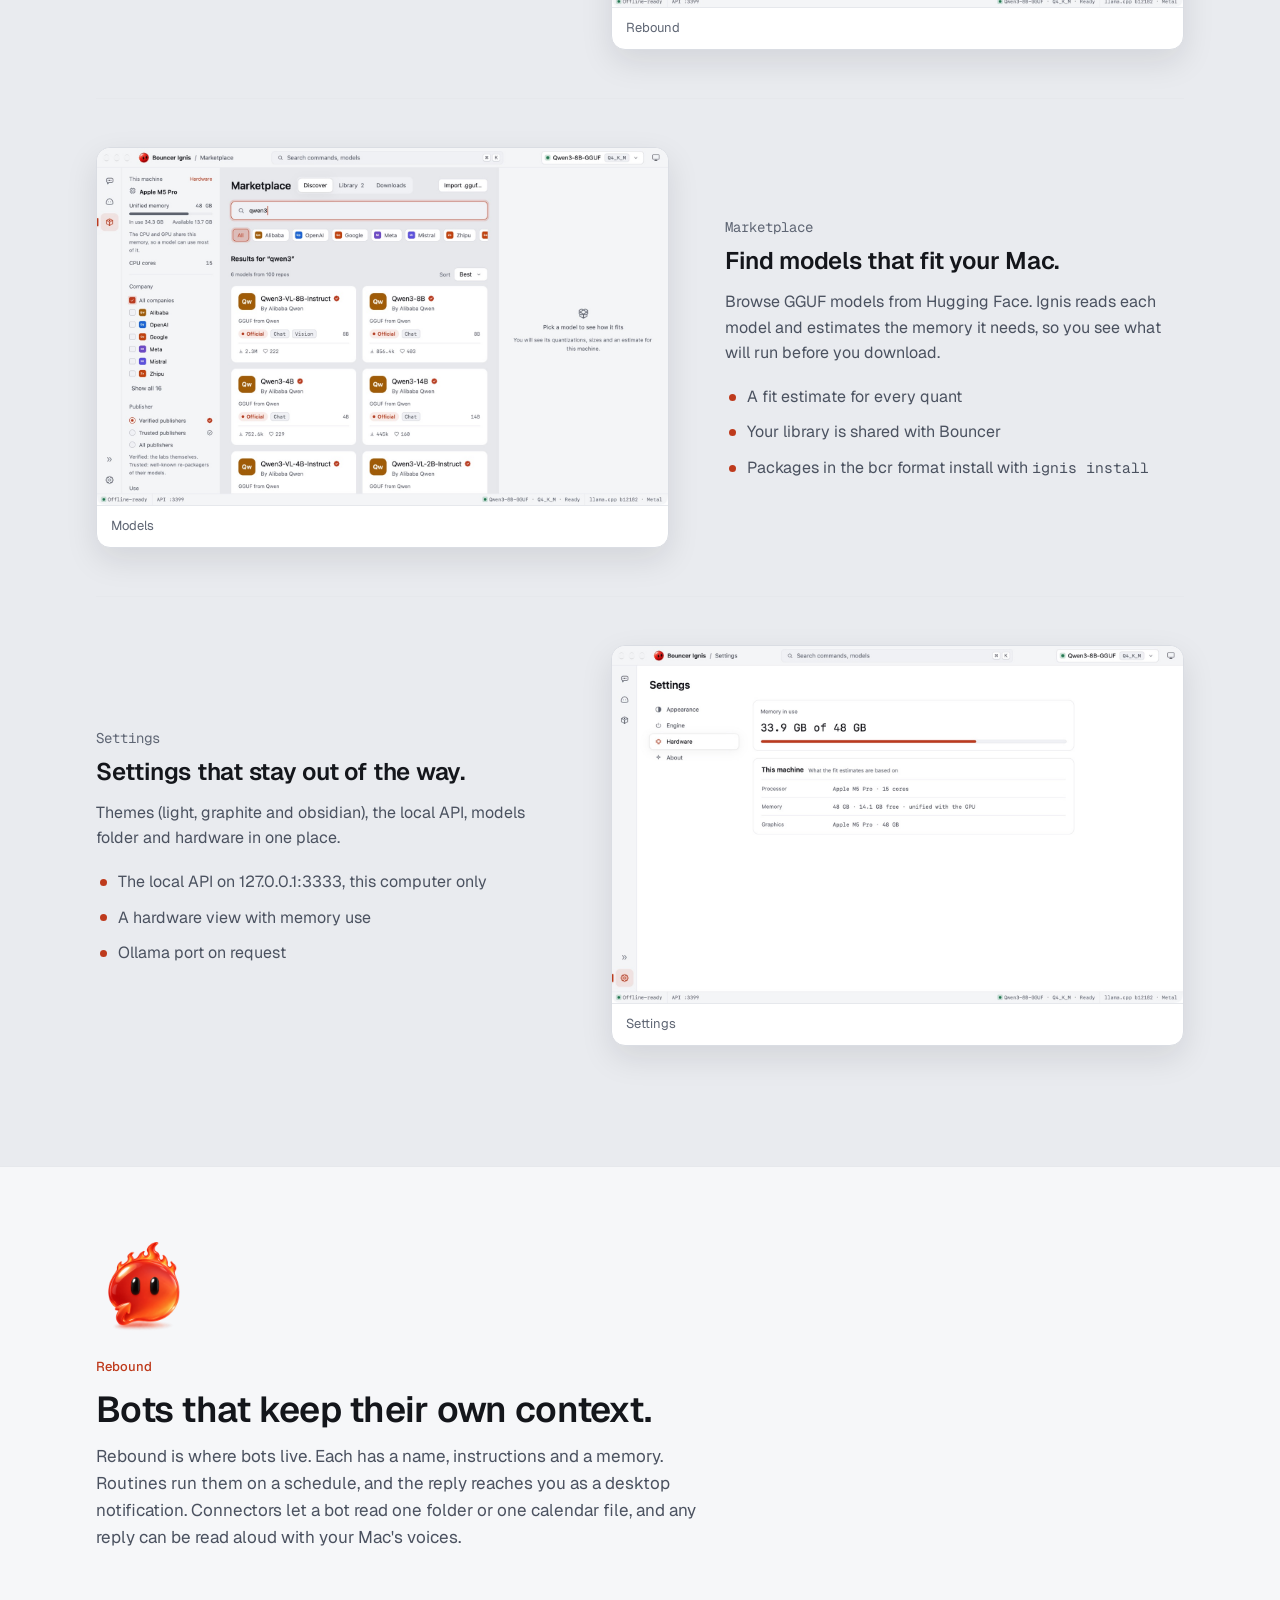
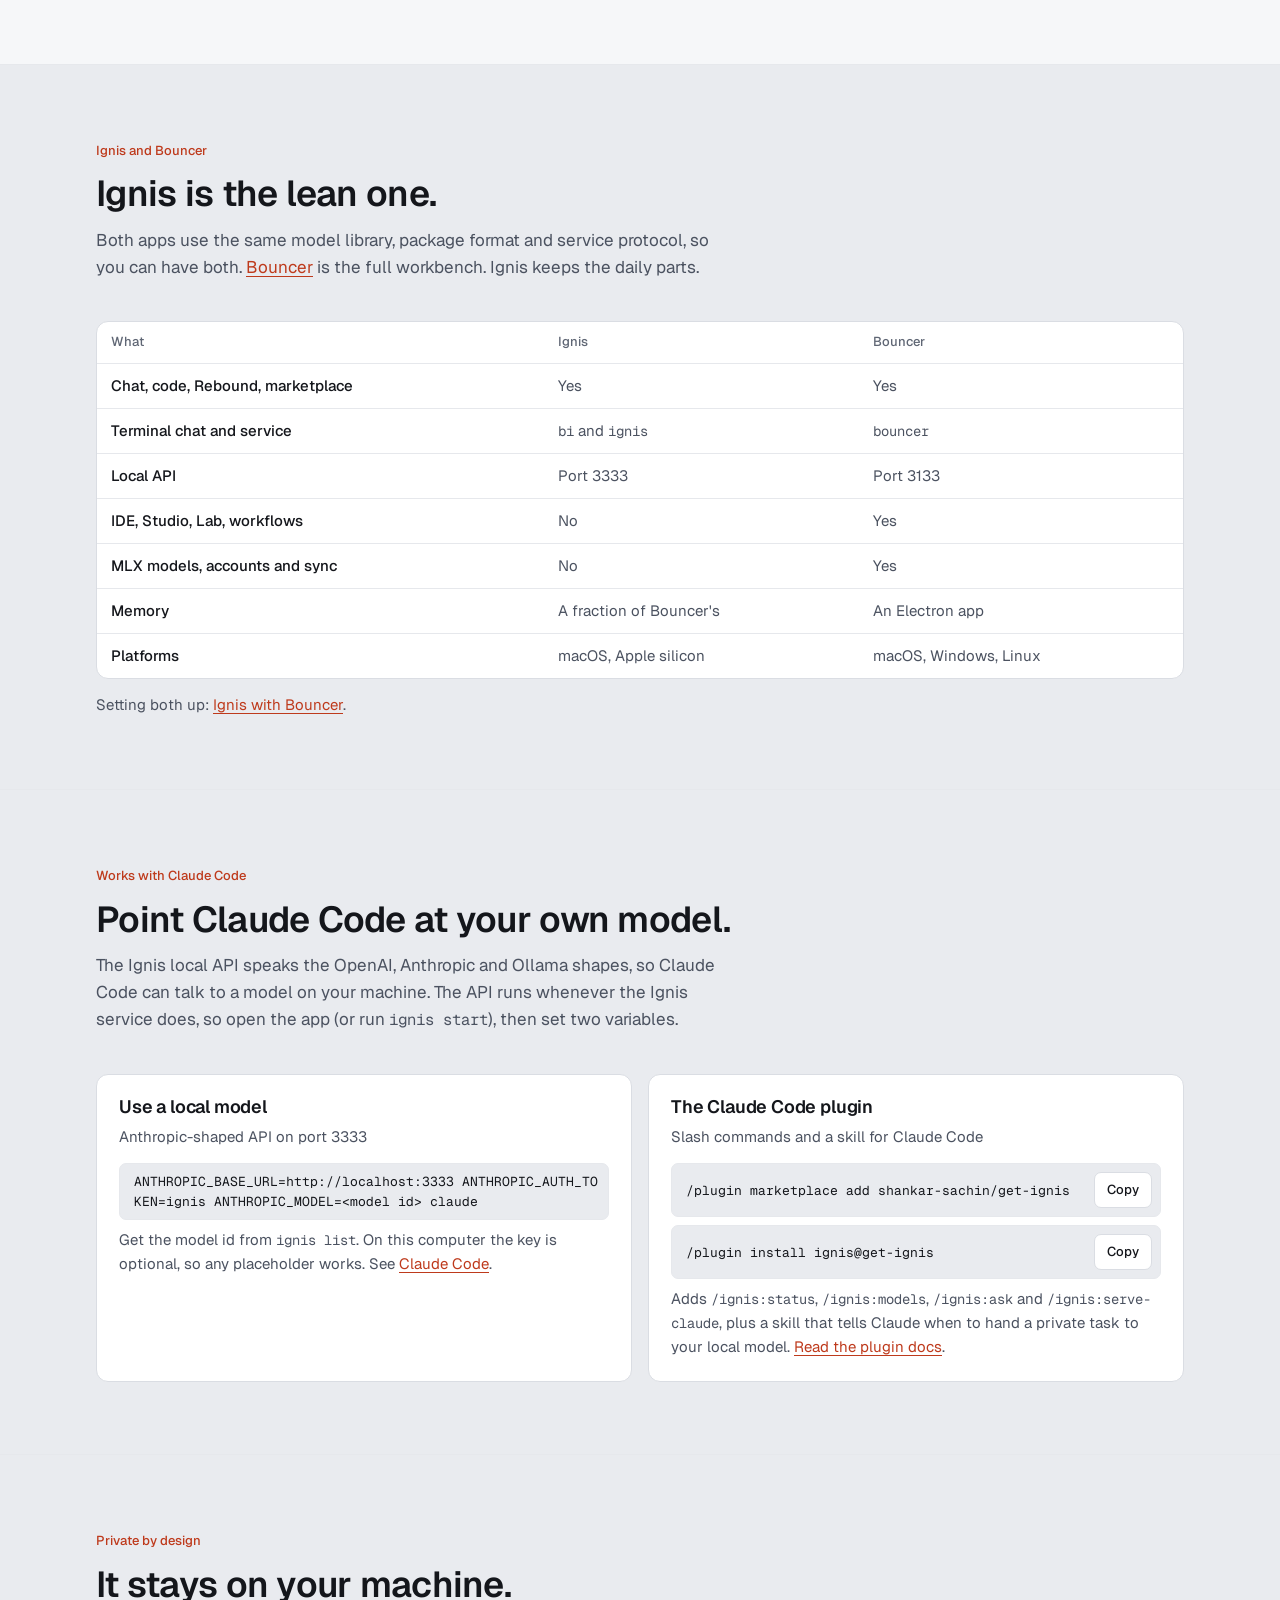
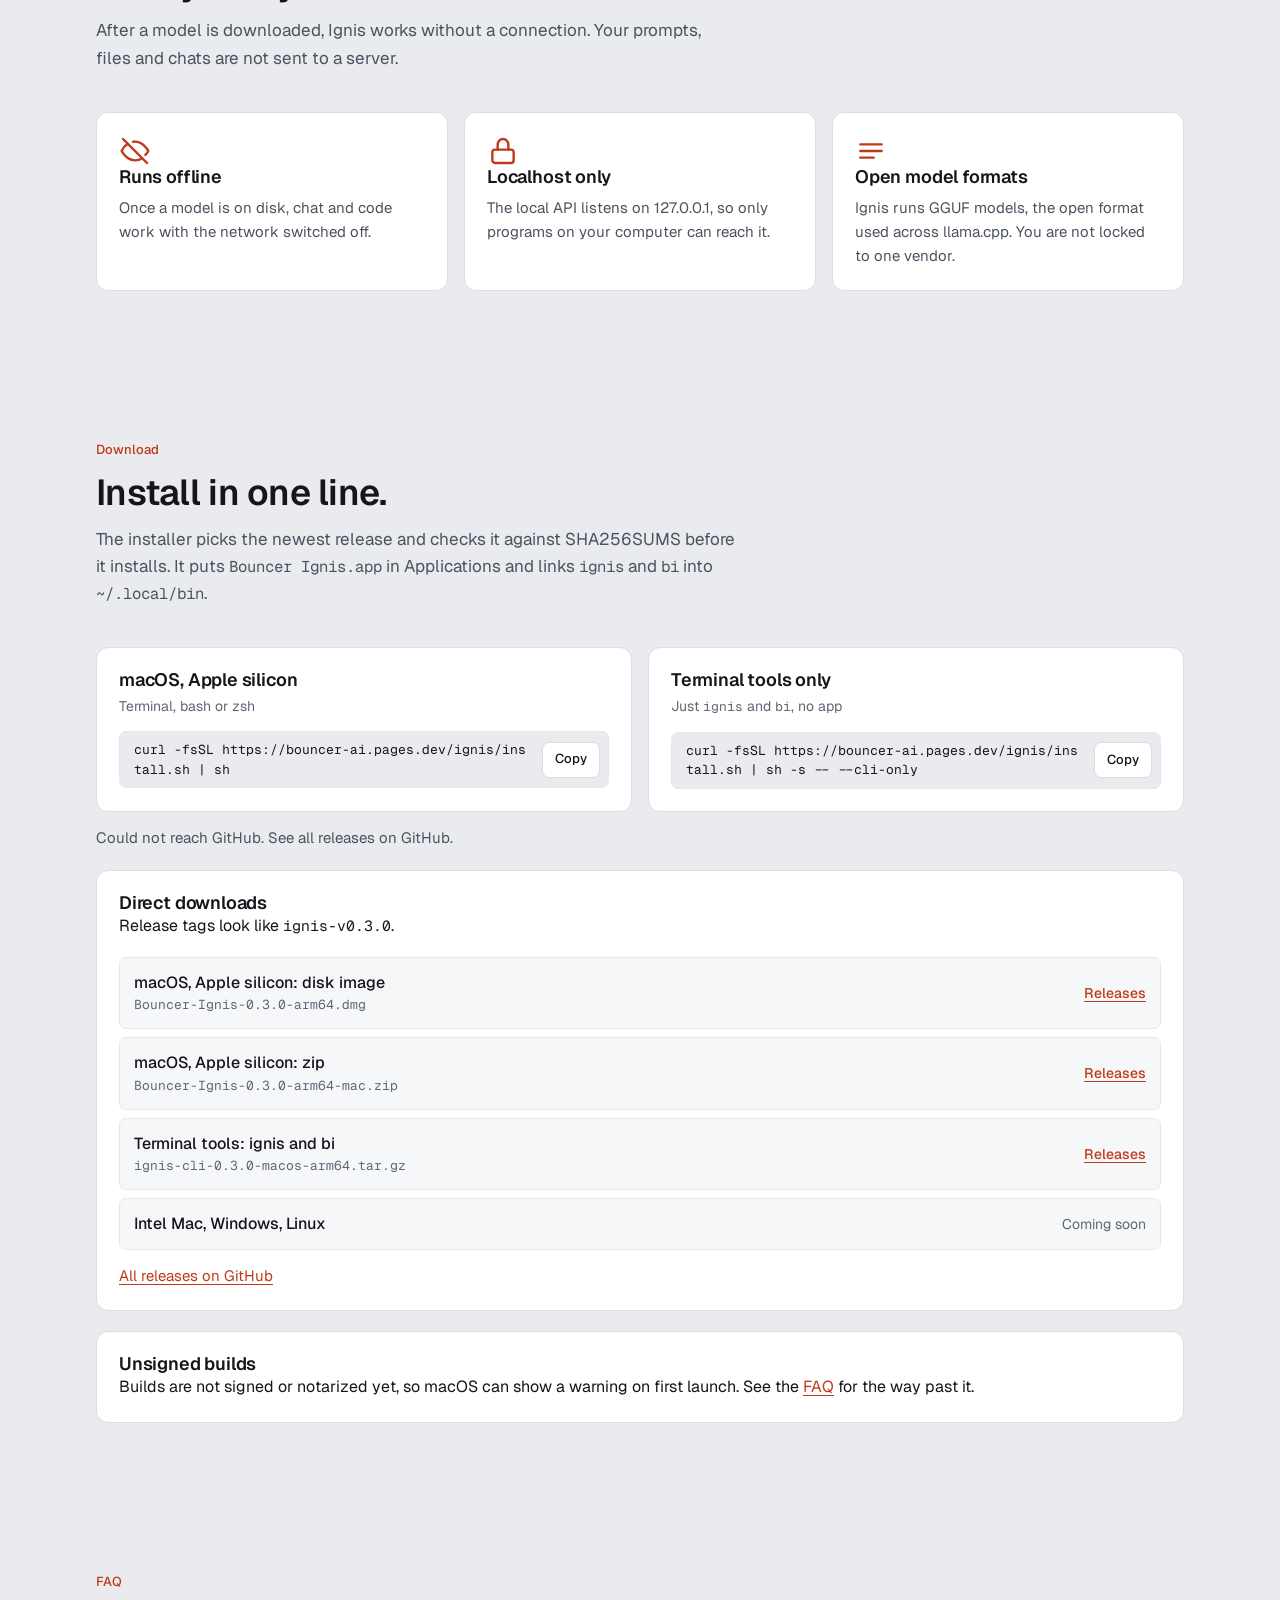
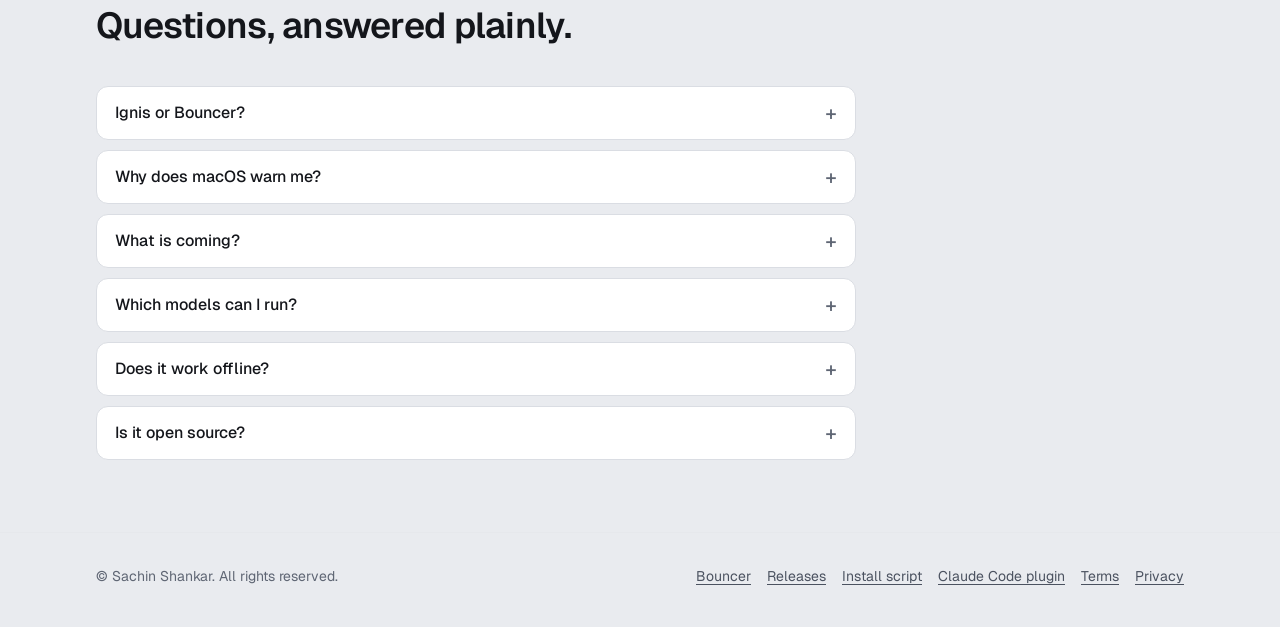
==== commit 5704c6a8: "docs: Ignis 0.4.0 (updates, refreshed screenshots)" ====
--- a/site/index.html
+++ b/site/index.html
@@ -373,7 +373,7 @@
           </details>
           <details>
             <summary>What is coming?</summary>
-            <div><p>Intel Macs, Windows and Linux builds, an updater, and a refreshed design in 0.4.0. Until the updater ships, run the install script again to update.</p></div>
+            <div><p>Intel Macs, Windows and Linux builds. Since 0.4.0, Ignis updates itself from Settings, About, or with <code>ignis self-update</code>.</p></div>
           </details>
           <details>
             <summary>Which models can I run?</summary>
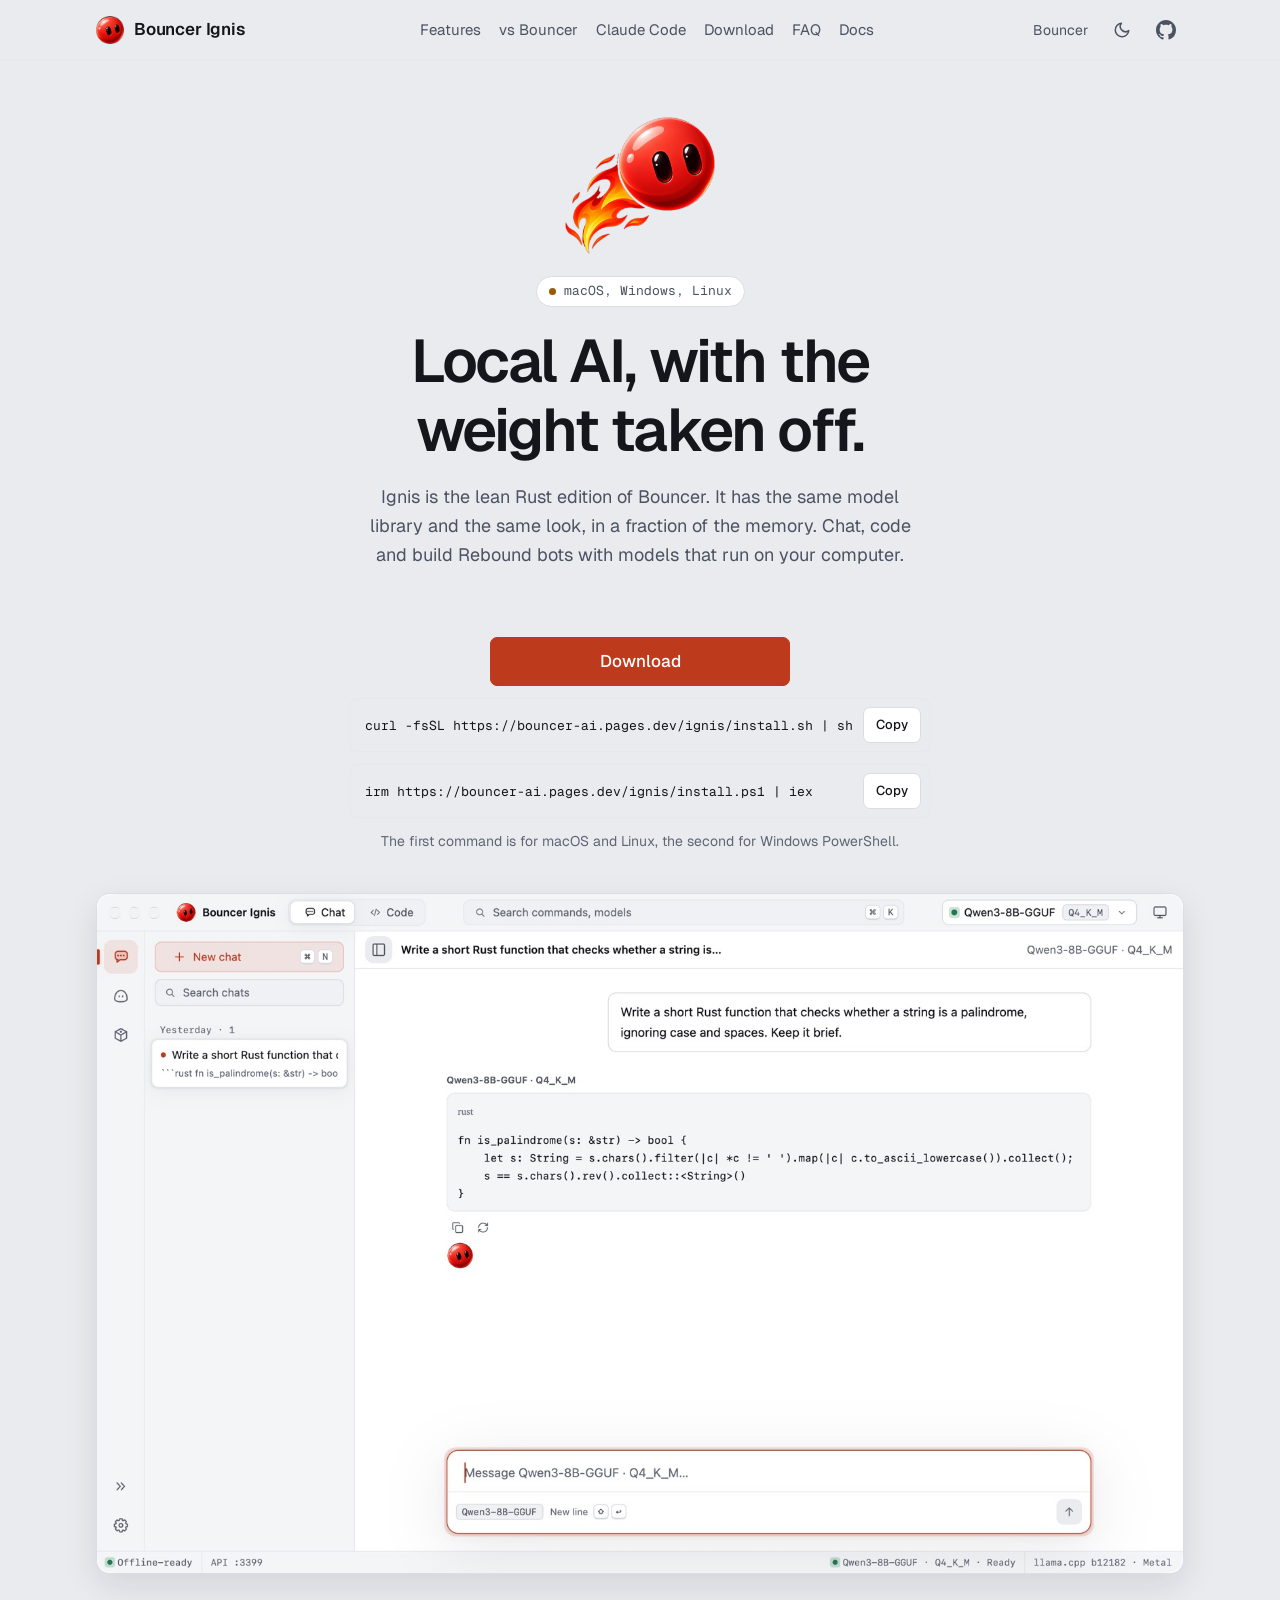
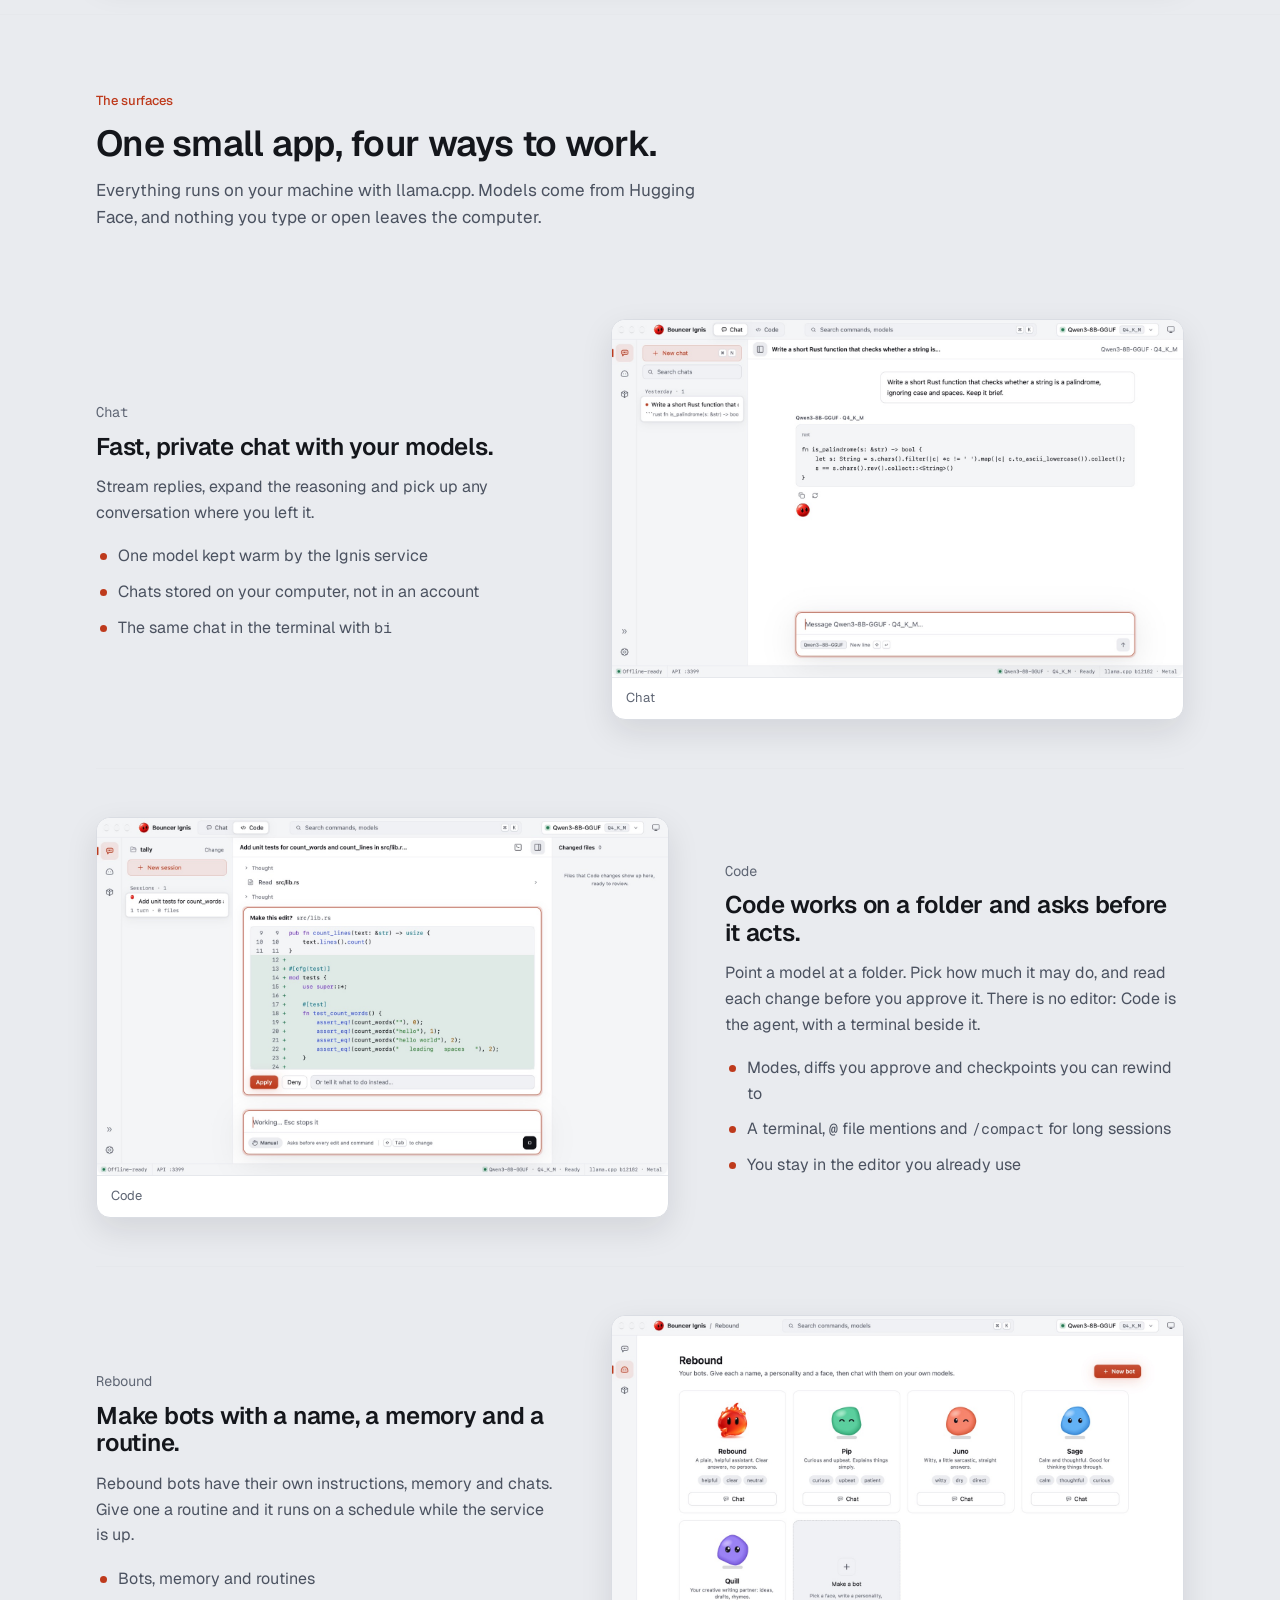
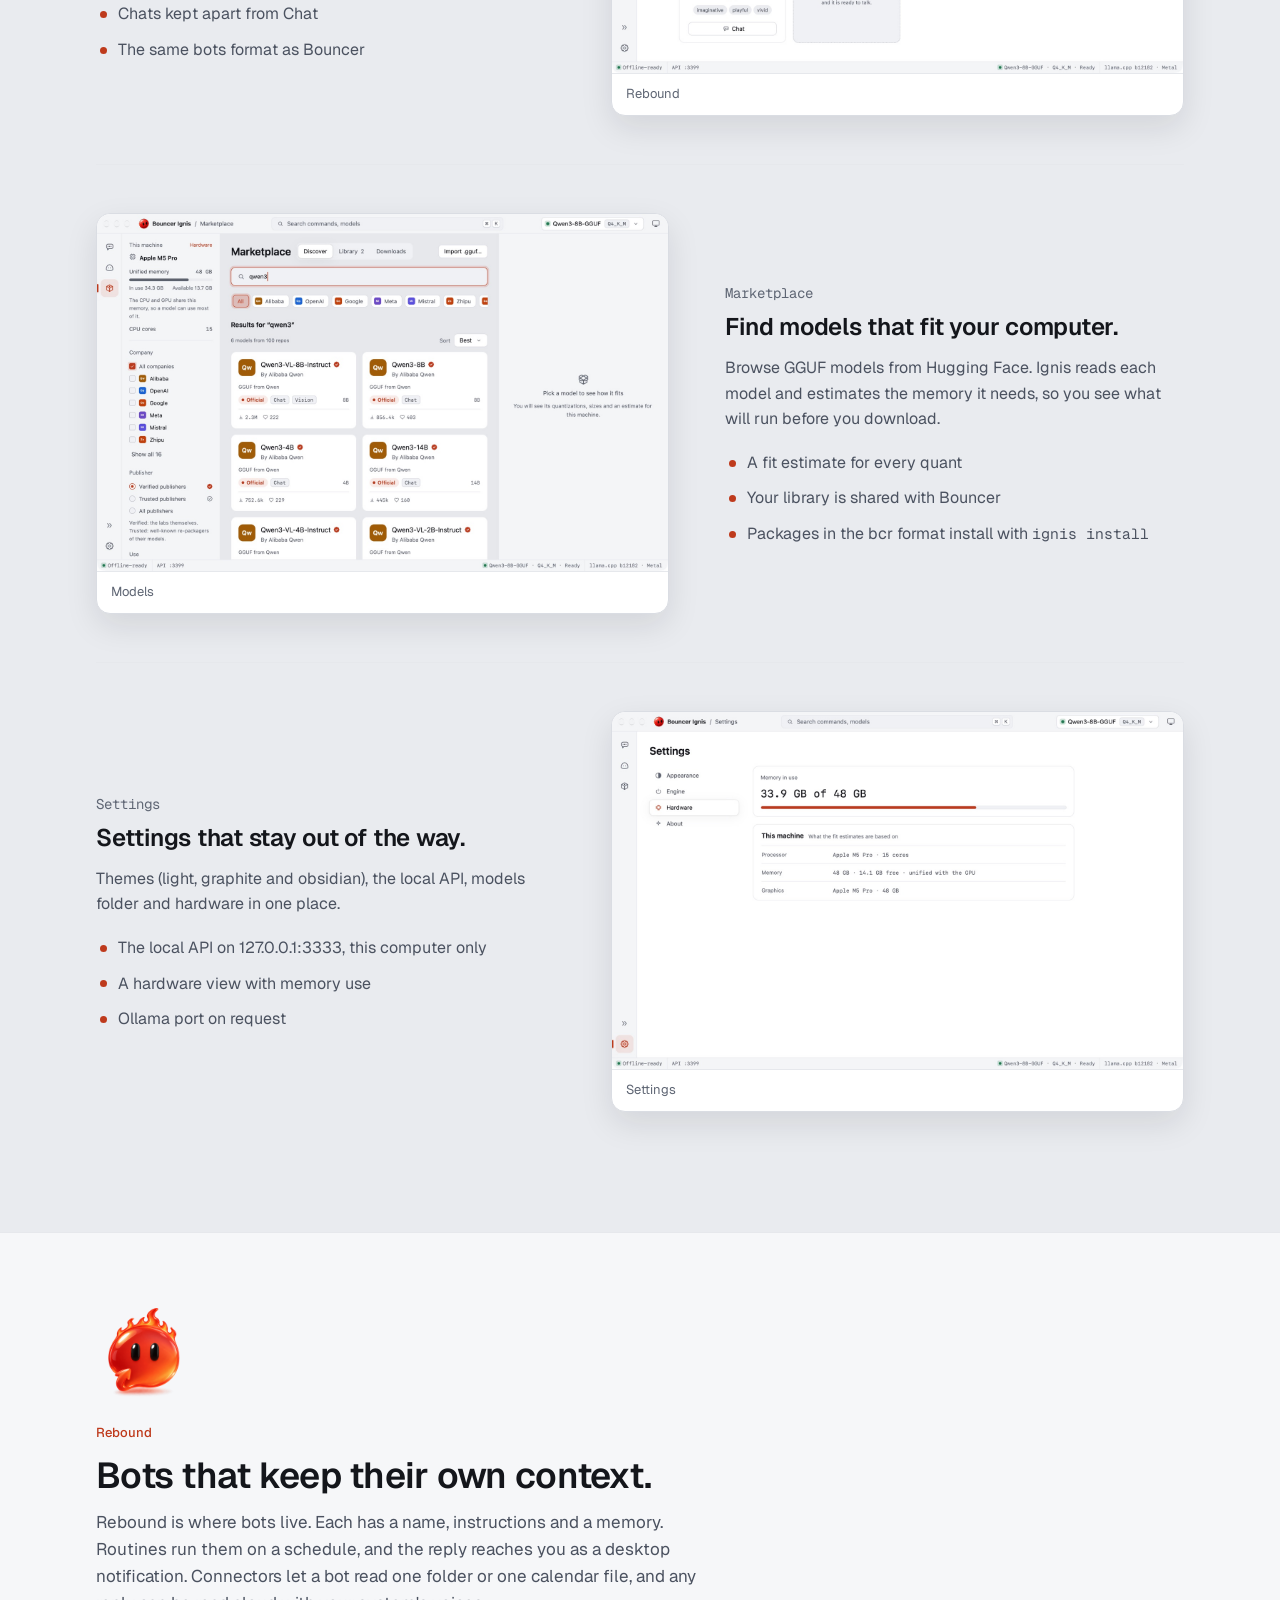
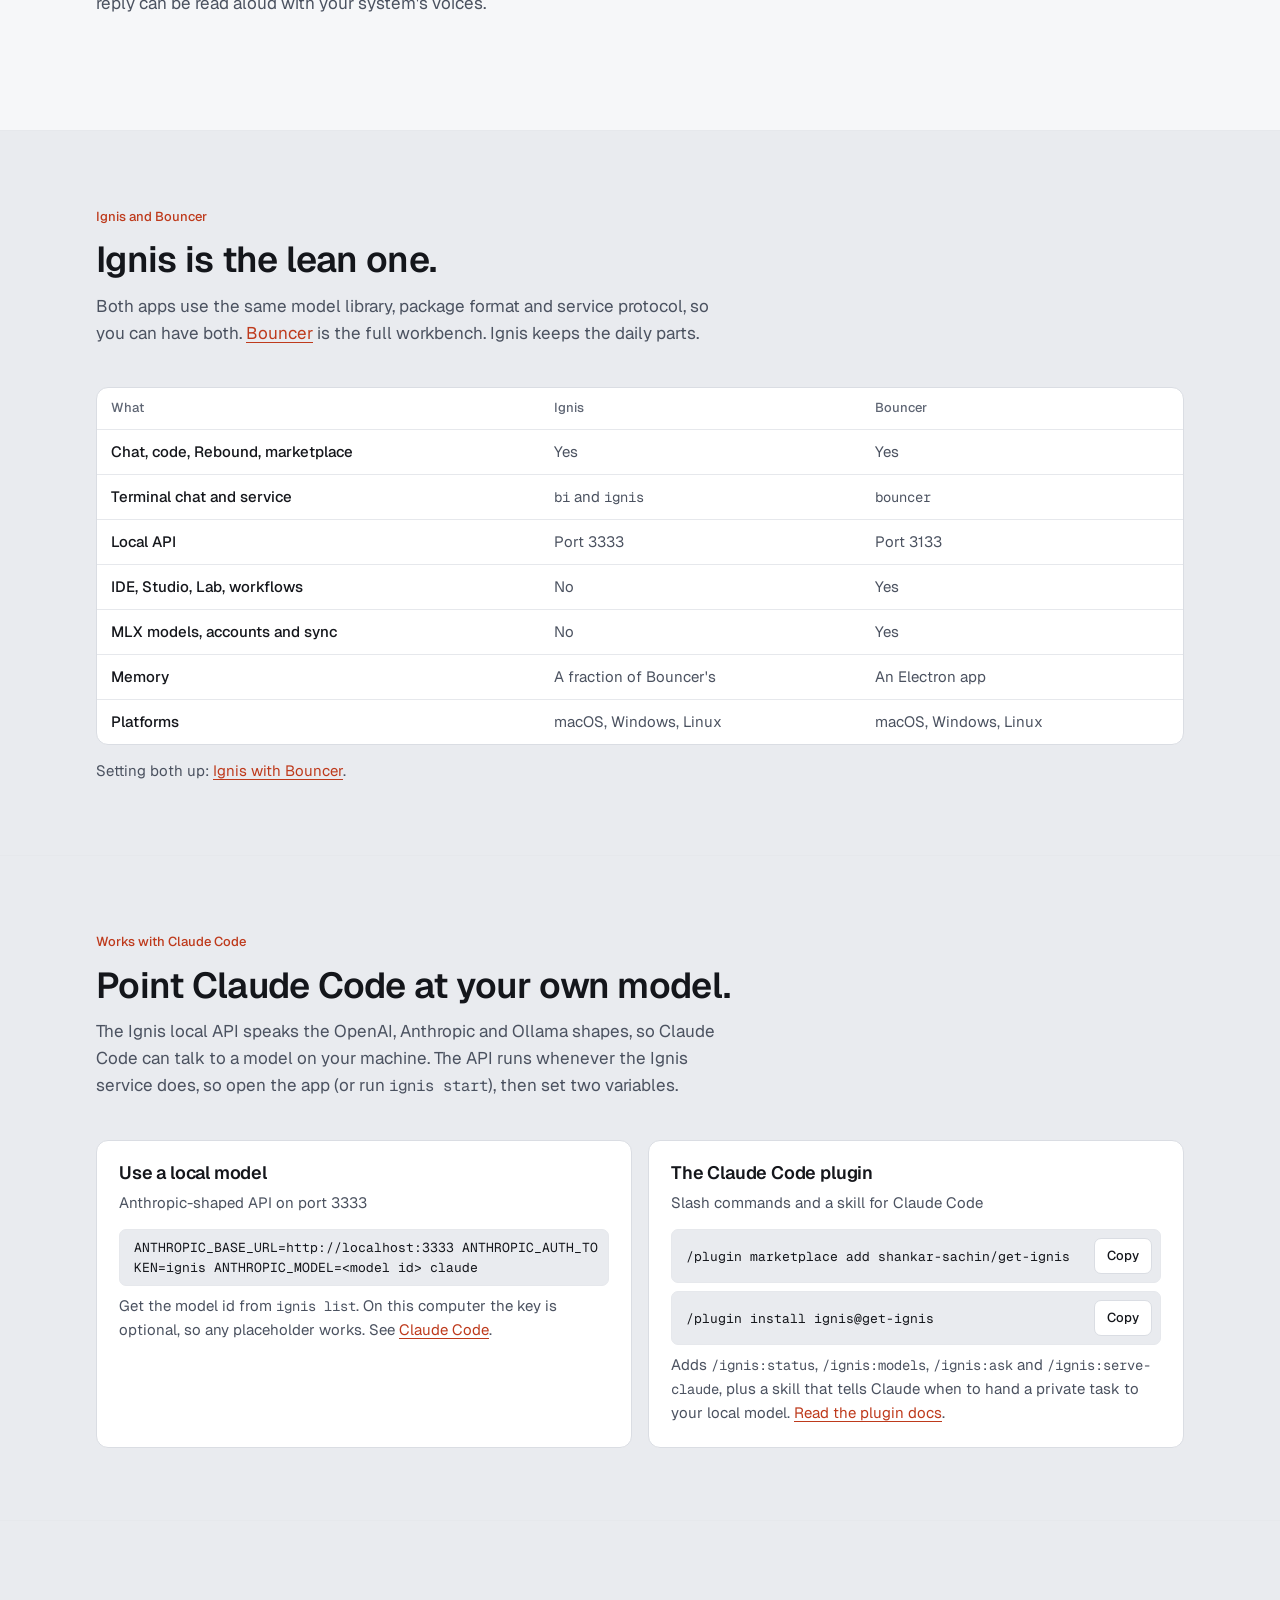
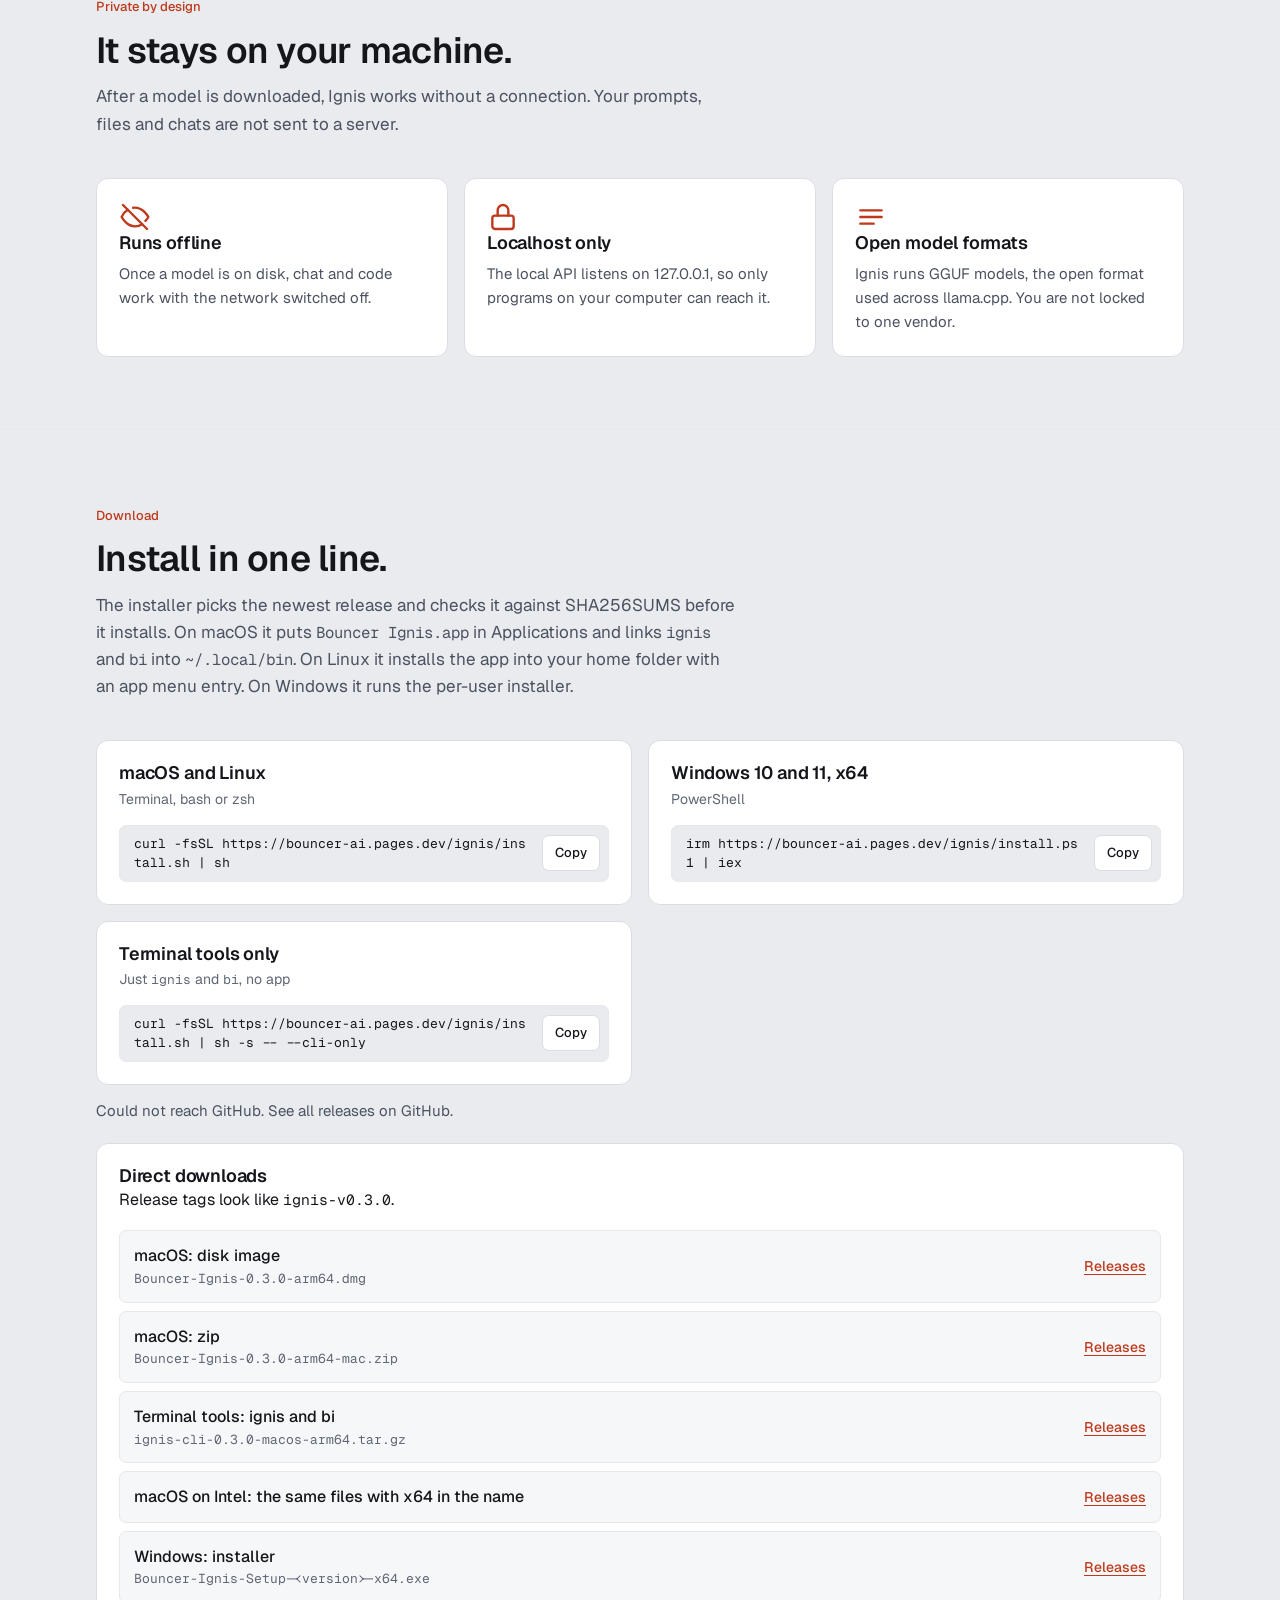
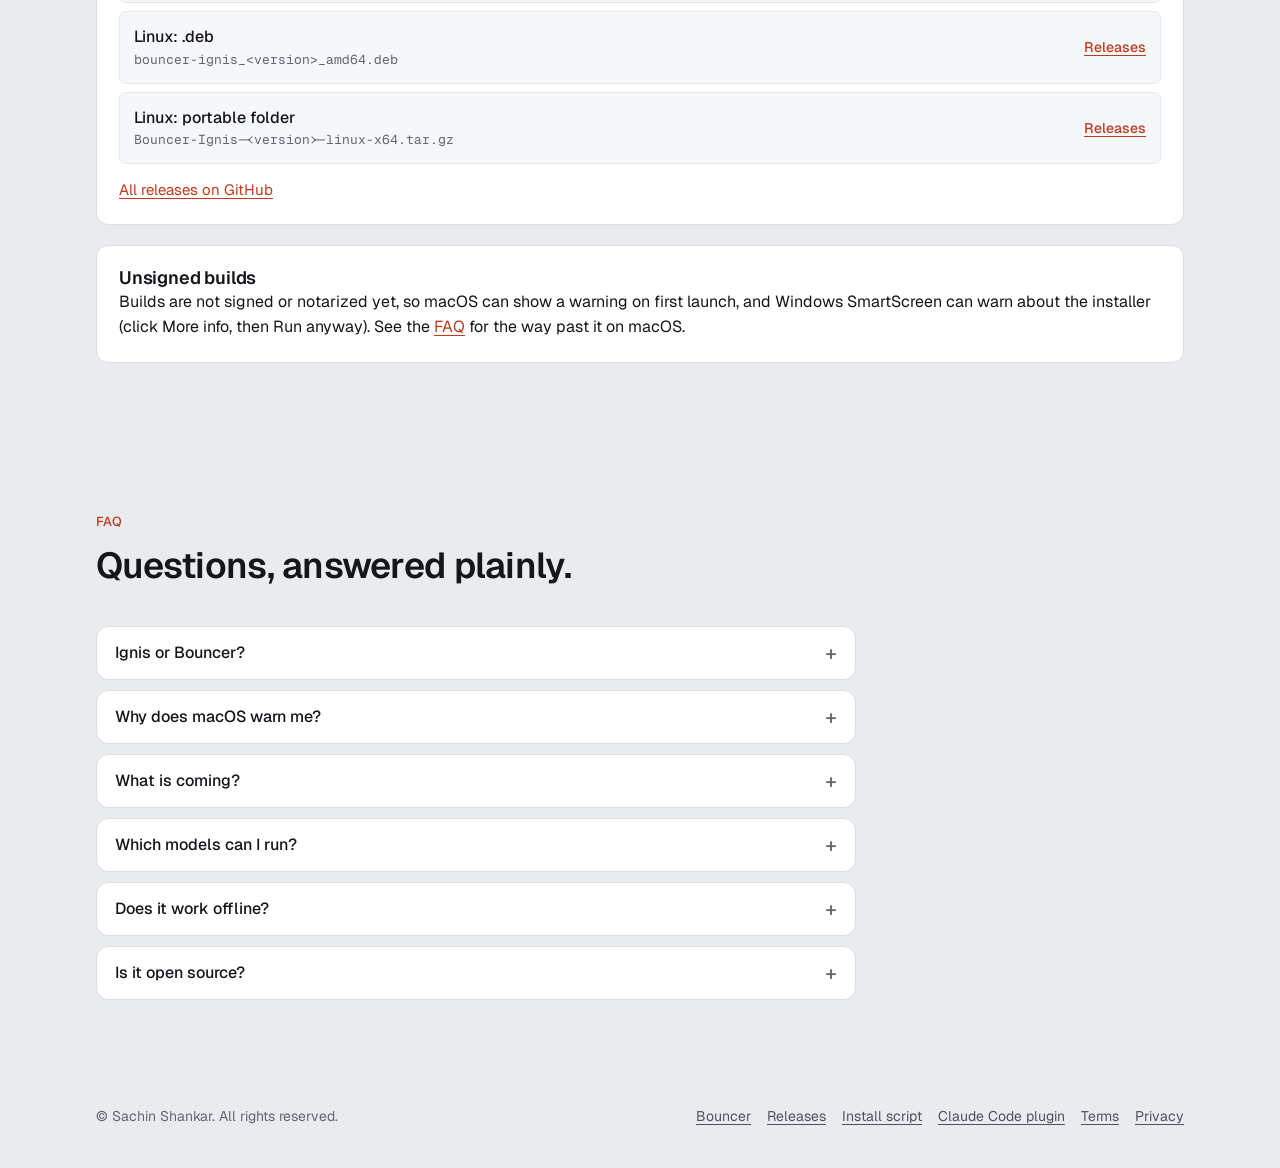
==== commit adc8cd6e: "docs: install on Windows, Linux and Intel Macs install.sh installs on Intel Macs and Linux x64 (the " ====
--- a/site/index.html
+++ b/site/index.html
@@ -4,7 +4,7 @@
   <meta charset="utf-8" />
   <meta name="viewport" content="width=device-width, initial-scale=1" />
   <title>Bouncer Ignis</title>
-  <meta name="description" content="Bouncer Ignis is the lean Rust edition of Bouncer for Apple silicon Macs. Chat, code and Rebound bots with local models, in a fraction of the memory." />
+  <meta name="description" content="Bouncer Ignis is the lean Rust edition of Bouncer for Mac, Windows and Linux. Chat, code and Rebound bots with local models, in a fraction of the memory." />
   <meta name="theme-color" content="#000000" />
   <link rel="icon" href="assets/brand/favicon-32.png" type="image/png" sizes="32x32" />
   <link rel="apple-touch-icon" href="assets/brand/apple-touch-icon.png" />
@@ -12,14 +12,14 @@
   <meta property="og:type" content="website" />
   <meta property="og:site_name" content="Bouncer Ignis" />
   <meta property="og:title" content="Bouncer Ignis" />
-  <meta property="og:description" content="Bouncer Ignis is the lean Rust edition of Bouncer for Apple silicon Macs. Chat, code and Rebound bots with local models, in a fraction of the memory." />
+  <meta property="og:description" content="Bouncer Ignis is the lean Rust edition of Bouncer for Mac, Windows and Linux. Chat, code and Rebound bots with local models, in a fraction of the memory." />
   <meta property="og:url" content="https://bouncer-ai.pages.dev/ignis/" />
   <meta property="og:image" content="https://bouncer-ai.pages.dev/ignis/assets/og.png" />
   <meta property="og:image:width" content="1200" />
   <meta property="og:image:height" content="630" />
   <meta name="twitter:card" content="summary_large_image" />
   <meta name="twitter:title" content="Bouncer Ignis" />
-  <meta name="twitter:description" content="Bouncer Ignis is the lean Rust edition of Bouncer for Apple silicon Macs. Chat, code and Rebound bots with local models, in a fraction of the memory." />
+  <meta name="twitter:description" content="Bouncer Ignis is the lean Rust edition of Bouncer for Mac, Windows and Linux. Chat, code and Rebound bots with local models, in a fraction of the memory." />
   <meta name="twitter:image" content="https://bouncer-ai.pages.dev/ignis/assets/og.png" />
 
   <!-- Theme before first paint: a stored choice wins, otherwise the system preference decides in CSS. -->
@@ -71,18 +71,22 @@
       <div class="wrap hero-grid">
         <div>
           <img class="hero-logo" src="assets/brand/ignis-fire.png" width="150" height="137" alt="Bouncer Ignis logo" />
-          <span class="badge" id="release-badge"><span class="dot" aria-hidden="true"></span><span data-release-label>macOS, Apple silicon</span></span>
+          <span class="badge" id="release-badge"><span class="dot" aria-hidden="true"></span><span data-release-label>macOS, Windows, Linux</span></span>
           <h1 id="hero-title">Local AI, with the weight taken off.</h1>
-          <p class="lede">Ignis is the lean Rust edition of Bouncer. It has the same model library and the same look, in a fraction of the memory. Chat, code and build Rebound bots with models that run on your Mac.</p>
+          <p class="lede">Ignis is the lean Rust edition of Bouncer. It has the same model library and the same look, in a fraction of the memory. Chat, code and build Rebound bots with models that run on your computer.</p>
         </div>
 
         <div class="hero-actions">
-          <a class="btn btn-primary" id="hero-download" href="https://github.com/shankar-sachin/get-ignis/releases">Download for macOS</a>
+          <a class="btn btn-primary" id="hero-download" href="https://github.com/shankar-sachin/get-ignis/releases">Download</a>
           <div class="cmd" style="max-width: 640px; width: 100%; text-align: left">
             <code>curl -fsSL https://bouncer-ai.pages.dev/ignis/install.sh | sh</code>
             <button class="btn copy" type="button" data-copy="curl -fsSL https://bouncer-ai.pages.dev/ignis/install.sh | sh">Copy</button>
           </div>
-          <p class="small">macOS on Apple silicon for now. Intel, Windows and Linux are <a href="#faq">coming</a>.</p>
+          <div class="cmd" style="max-width: 640px; width: 100%; text-align: left">
+            <code>irm https://bouncer-ai.pages.dev/ignis/install.ps1 | iex</code>
+            <button class="btn copy" type="button" data-copy="irm https://bouncer-ai.pages.dev/ignis/install.ps1 | iex">Copy</button>
+          </div>
+          <p class="small">The first command is for macOS and Linux, the second for Windows PowerShell.</p>
         </div>
 
         <figure class="hero-shot" style="margin: 0">
@@ -157,7 +161,7 @@
         <div class="feature is-flip">
           <div class="copy-col">
             <span class="kicker">Marketplace</span>
-            <h3 style="margin-top: 8px; font-size: 1.5rem">Find models that fit your Mac.</h3>
+            <h3 style="margin-top: 8px; font-size: 1.5rem">Find models that fit your computer.</h3>
             <p>Browse GGUF models from Hugging Face. Ignis reads each model and estimates the memory it needs, so you see what will run before you download.</p>
             <ul>
               <li>A fit estimate for every quant</li>
@@ -199,7 +203,7 @@
           <img class="rebound-logo" src="assets/brand/rebound-256.png" width="96" height="96" alt="Rebound logo" />
           <span class="eyebrow">Rebound</span>
           <h2 id="rebound-title">Bots that keep their own context.</h2>
-          <p>Rebound is where bots live. Each has a name, instructions and a memory. Routines run them on a schedule, and the reply reaches you as a desktop notification. Connectors let a bot read one folder or one calendar file, and any reply can be read aloud with your Mac's voices.</p>
+          <p>Rebound is where bots live. Each has a name, instructions and a memory. Routines run them on a schedule, and the reply reaches you as a desktop notification. Connectors let a bot read one folder or one calendar file, and any reply can be read aloud with your system's voices.</p>
         </div>
       </div>
     </section>
@@ -222,7 +226,7 @@
               <tr><td>IDE, Studio, Lab, workflows</td><td>No</td><td>Yes</td></tr>
               <tr><td>MLX models, accounts and sync</td><td>No</td><td>Yes</td></tr>
               <tr><td>Memory</td><td>A fraction of Bouncer's</td><td>An Electron app</td></tr>
-              <tr><td>Platforms</td><td>macOS, Apple silicon</td><td>macOS, Windows, Linux</td></tr>
+              <tr><td>Platforms</td><td>macOS, Windows, Linux</td><td>macOS, Windows, Linux</td></tr>
             </tbody>
           </table>
         </div>
@@ -297,16 +301,24 @@
         <div class="section-head">
           <span class="eyebrow">Download</span>
           <h2 id="download-title">Install in one line.</h2>
-          <p>The installer picks the newest release and checks it against SHA256SUMS before it installs. It puts <code>Bouncer Ignis.app</code> in Applications and links <code>ignis</code> and <code>bi</code> into <code>~/.local/bin</code>.</p>
+          <p>The installer picks the newest release and checks it against SHA256SUMS before it installs. On macOS it puts <code>Bouncer Ignis.app</code> in Applications and links <code>ignis</code> and <code>bi</code> into <code>~/.local/bin</code>. On Linux it installs the app into your home folder with an app menu entry. On Windows it runs the per-user installer.</p>
         </div>
 
         <div class="install-grid">
           <div class="card">
-            <h3>macOS, Apple silicon</h3>
+            <h3>macOS and Linux</h3>
             <p class="hint">Terminal, bash or zsh</p>
             <div class="cmd">
               <code>curl -fsSL https://bouncer-ai.pages.dev/ignis/install.sh | sh</code>
               <button class="btn copy" type="button" data-copy="curl -fsSL https://bouncer-ai.pages.dev/ignis/install.sh | sh">Copy</button>
+            </div>
+          </div>
+          <div class="card">
+            <h3>Windows 10 and 11, x64</h3>
+            <p class="hint">PowerShell</p>
+            <div class="cmd">
+              <code>irm https://bouncer-ai.pages.dev/ignis/install.ps1 | iex</code>
+              <button class="btn copy" type="button" data-copy="irm https://bouncer-ai.pages.dev/ignis/install.ps1 | iex">Copy</button>
             </div>
           </div>
           <div class="card">
@@ -326,11 +338,11 @@
           <p class="hint">Release tags look like <code>ignis-v0.3.0</code>.</p>
           <ul class="platforms">
             <li>
-              <span><span class="name">macOS, Apple silicon: disk image</span><span class="file" data-file="dmg">Bouncer-Ignis-0.3.0-arm64.dmg</span></span>
+              <span><span class="name">macOS: disk image</span><span class="file" data-file="dmg">Bouncer-Ignis-0.3.0-arm64.dmg</span></span>
               <span class="state" data-state="dmg"><a href="https://github.com/shankar-sachin/get-ignis/releases">Releases</a></span>
             </li>
             <li>
-              <span><span class="name">macOS, Apple silicon: zip</span><span class="file" data-file="zip">Bouncer-Ignis-0.3.0-arm64-mac.zip</span></span>
+              <span><span class="name">macOS: zip</span><span class="file" data-file="zip">Bouncer-Ignis-0.3.0-arm64-mac.zip</span></span>
               <span class="state" data-state="zip"><a href="https://github.com/shankar-sachin/get-ignis/releases">Releases</a></span>
             </li>
             <li>
@@ -338,8 +350,20 @@
               <span class="state" data-state="cli"><a href="https://github.com/shankar-sachin/get-ignis/releases">Releases</a></span>
             </li>
             <li>
-              <span><span class="name">Intel Mac, Windows, Linux</span></span>
-              <span class="state">Coming soon</span>
+              <span><span class="name">macOS on Intel: the same files with x64 in the name</span></span>
+              <span class="state"><a href="https://github.com/shankar-sachin/get-ignis/releases">Releases</a></span>
+            </li>
+            <li>
+              <span><span class="name">Windows: installer</span><span class="file">Bouncer-Ignis-Setup-&lt;version&gt;-x64.exe</span></span>
+              <span class="state"><a href="https://github.com/shankar-sachin/get-ignis/releases">Releases</a></span>
+            </li>
+            <li>
+              <span><span class="name">Linux: .deb</span><span class="file">bouncer-ignis_&lt;version&gt;_amd64.deb</span></span>
+              <span class="state"><a href="https://github.com/shankar-sachin/get-ignis/releases">Releases</a></span>
+            </li>
+            <li>
+              <span><span class="name">Linux: portable folder</span><span class="file">Bouncer-Ignis-&lt;version&gt;-linux-x64.tar.gz</span></span>
+              <span class="state"><a href="https://github.com/shankar-sachin/get-ignis/releases">Releases</a></span>
             </li>
           </ul>
           <p class="download-note"><a href="https://github.com/shankar-sachin/get-ignis/releases">All releases on GitHub</a></p>
@@ -347,7 +371,7 @@
 
         <div class="card" style="margin-top: 20px">
           <h3>Unsigned builds</h3>
-          <p class="hint" style="margin-bottom: 0">Builds are not signed or notarized yet, so macOS can show a warning on first launch. See the <a href="#faq">FAQ</a> for the way past it.</p>
+          <p class="hint" style="margin-bottom: 0">Builds are not signed or notarized yet, so macOS can show a warning on first launch, and Windows SmartScreen can warn about the installer (click More info, then Run anyway). See the <a href="#faq">FAQ</a> for the way past it on macOS.</p>
         </div>
       </div>
     </section>
@@ -362,7 +386,7 @@
         <div class="faq">
           <details>
             <summary>Ignis or Bouncer?</summary>
-            <div><p>Pick Ignis if you want chat, code and Rebound in a small app that stays light on memory. Pick <a href="https://bouncer-ai.pages.dev">Bouncer</a> if you want the IDE, Studio, Lab, workflows, MLX models, or Windows and Linux. They share one model library, so installing both costs you no extra downloads.</p></div>
+            <div><p>Pick Ignis if you want chat, code and Rebound in a small app that stays light on memory. Pick <a href="https://bouncer-ai.pages.dev">Bouncer</a> if you want the IDE, Studio, Lab, workflows or MLX models. They share one model library, so installing both costs you no extra downloads.</p></div>
           </details>
           <details>
             <summary>Why does macOS warn me?</summary>
@@ -373,11 +397,11 @@
           </details>
           <details>
             <summary>What is coming?</summary>
-            <div><p>Intel Macs, Windows and Linux builds. Since 0.4.0, Ignis updates itself from Settings, About, or with <code>ignis self-update</code>.</p></div>
+            <div><p>GPU support on Windows and Linux, where models run on the CPU for now. Since 0.4.0, Ignis updates itself on macOS from Settings, About, or with <code>ignis self-update</code>.</p></div>
           </details>
           <details>
             <summary>Which models can I run?</summary>
-            <div><p>Any GGUF model from Hugging Face that fits your Mac. The Marketplace shows a fit estimate for each quant before you download it.</p></div>
+            <div><p>Any GGUF model from Hugging Face that fits your computer. The Marketplace shows a fit estimate for each quant before you download it.</p></div>
           </details>
           <details>
             <summary>Does it work offline?</summary>
